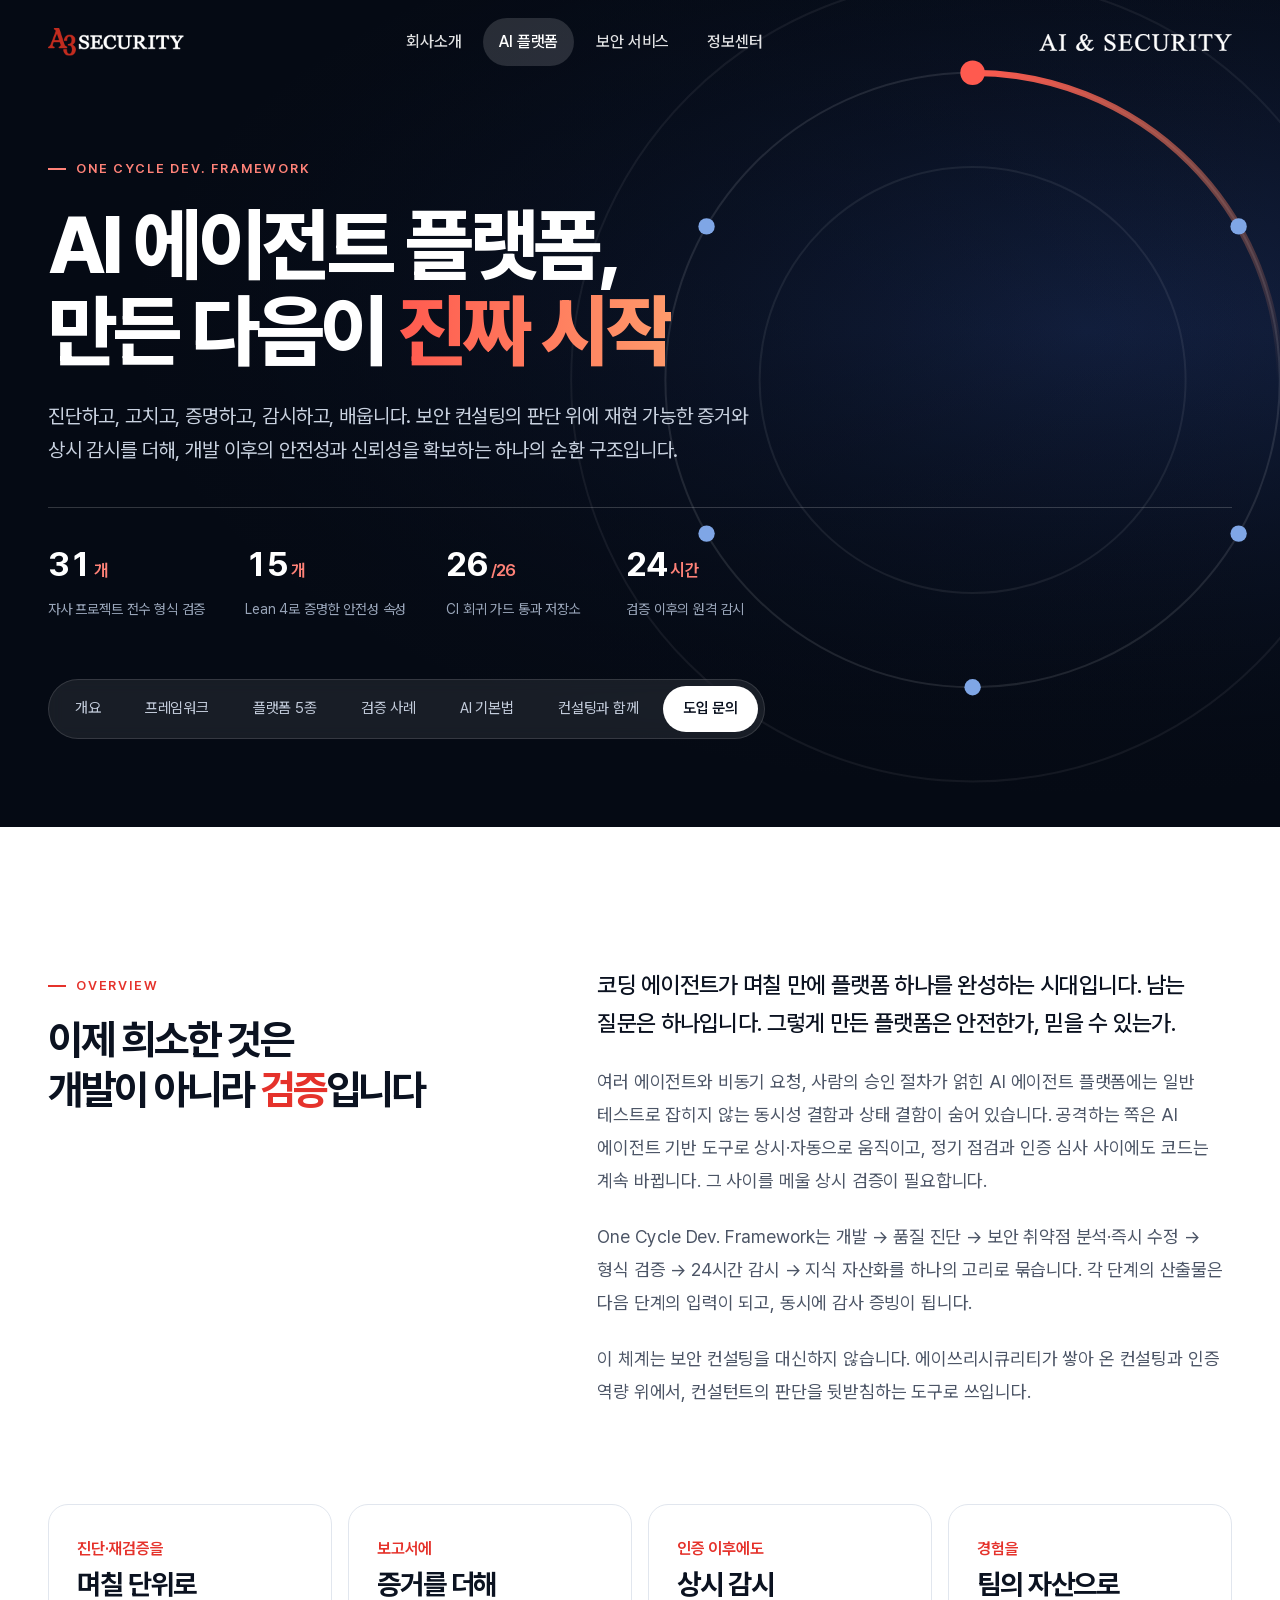
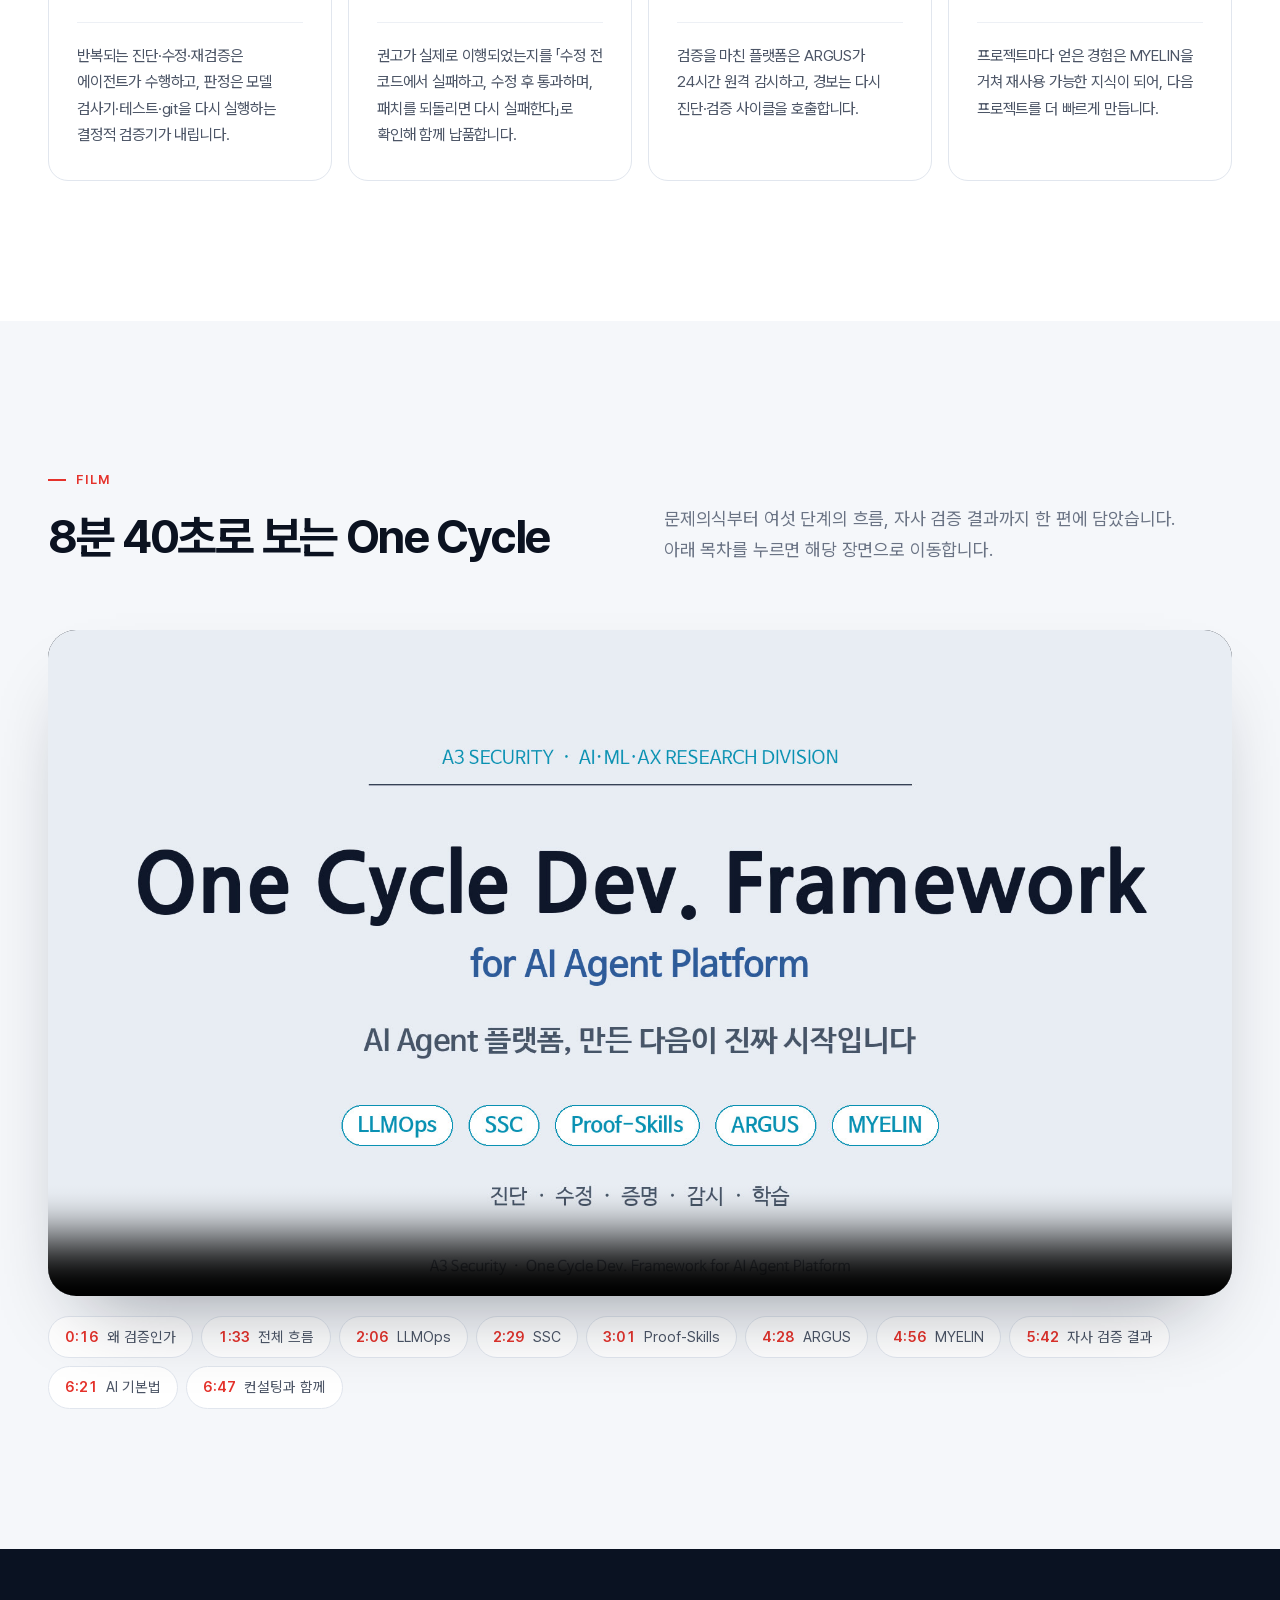
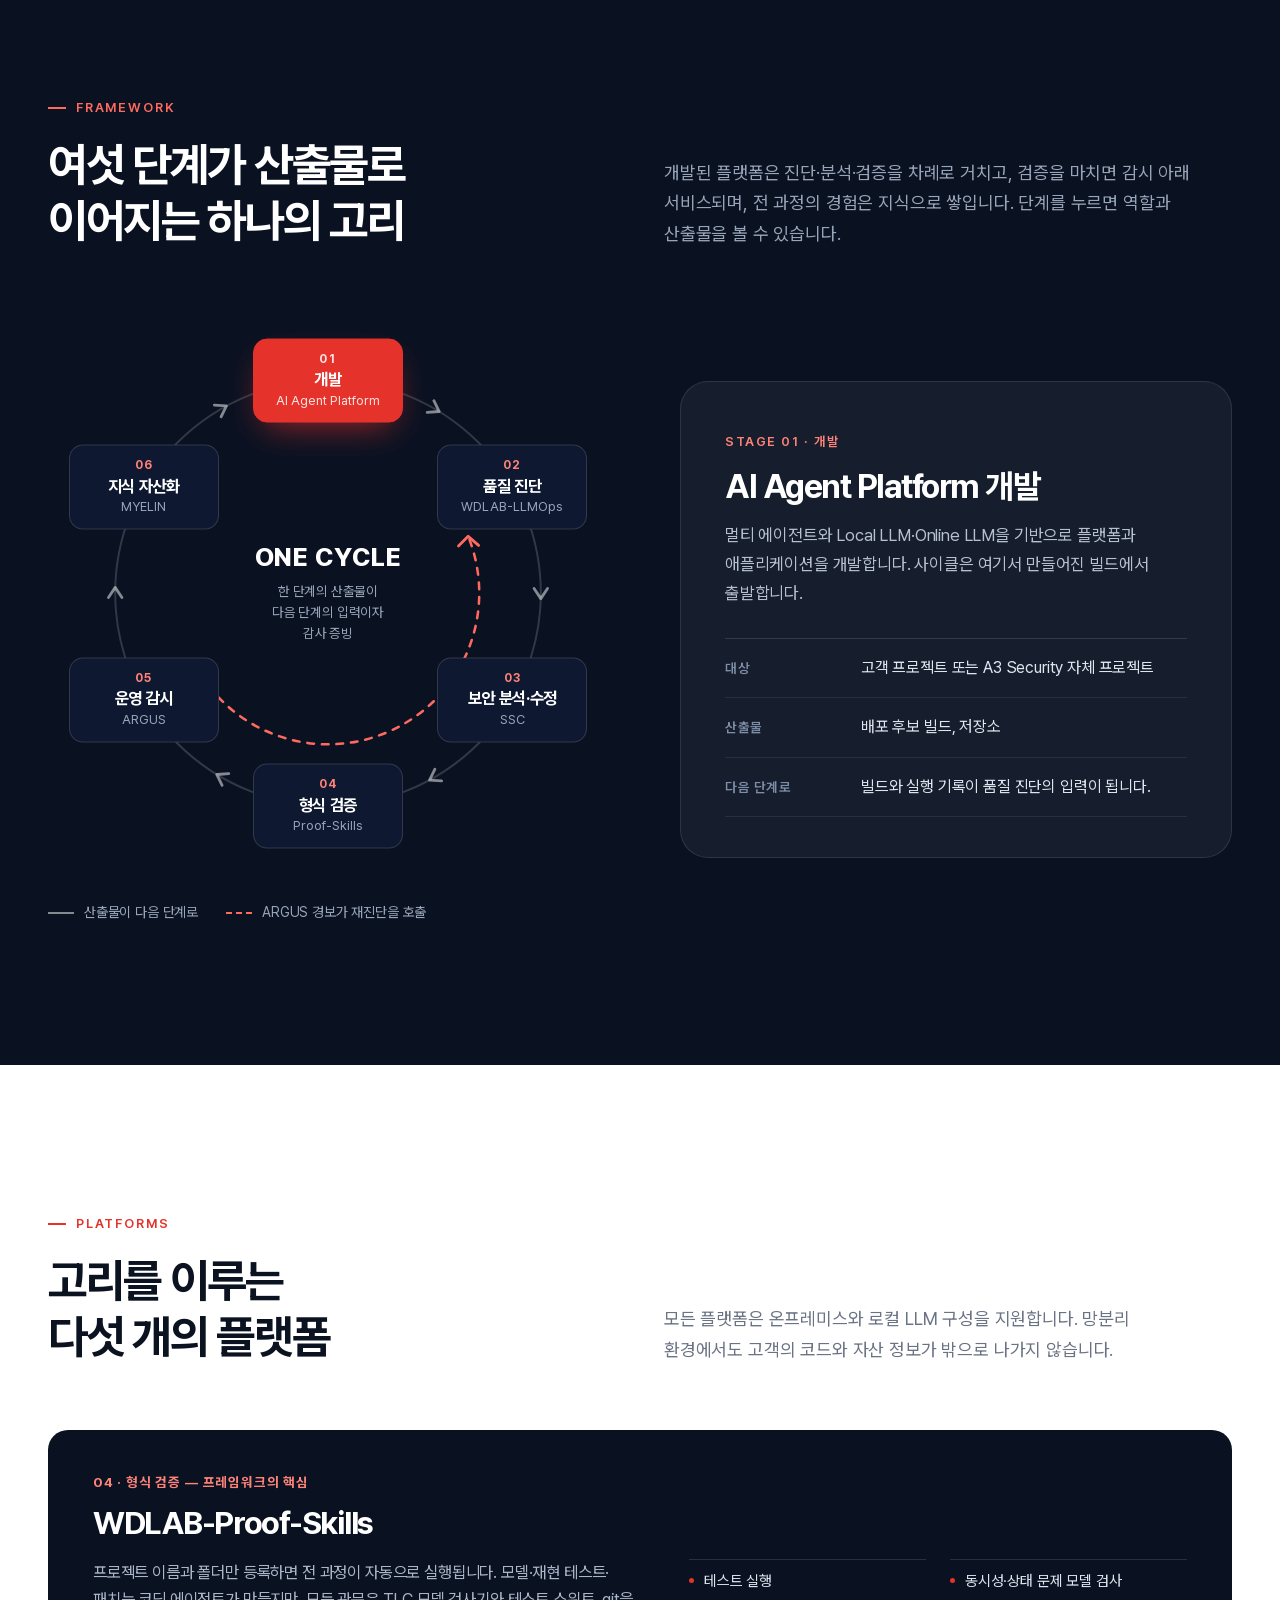
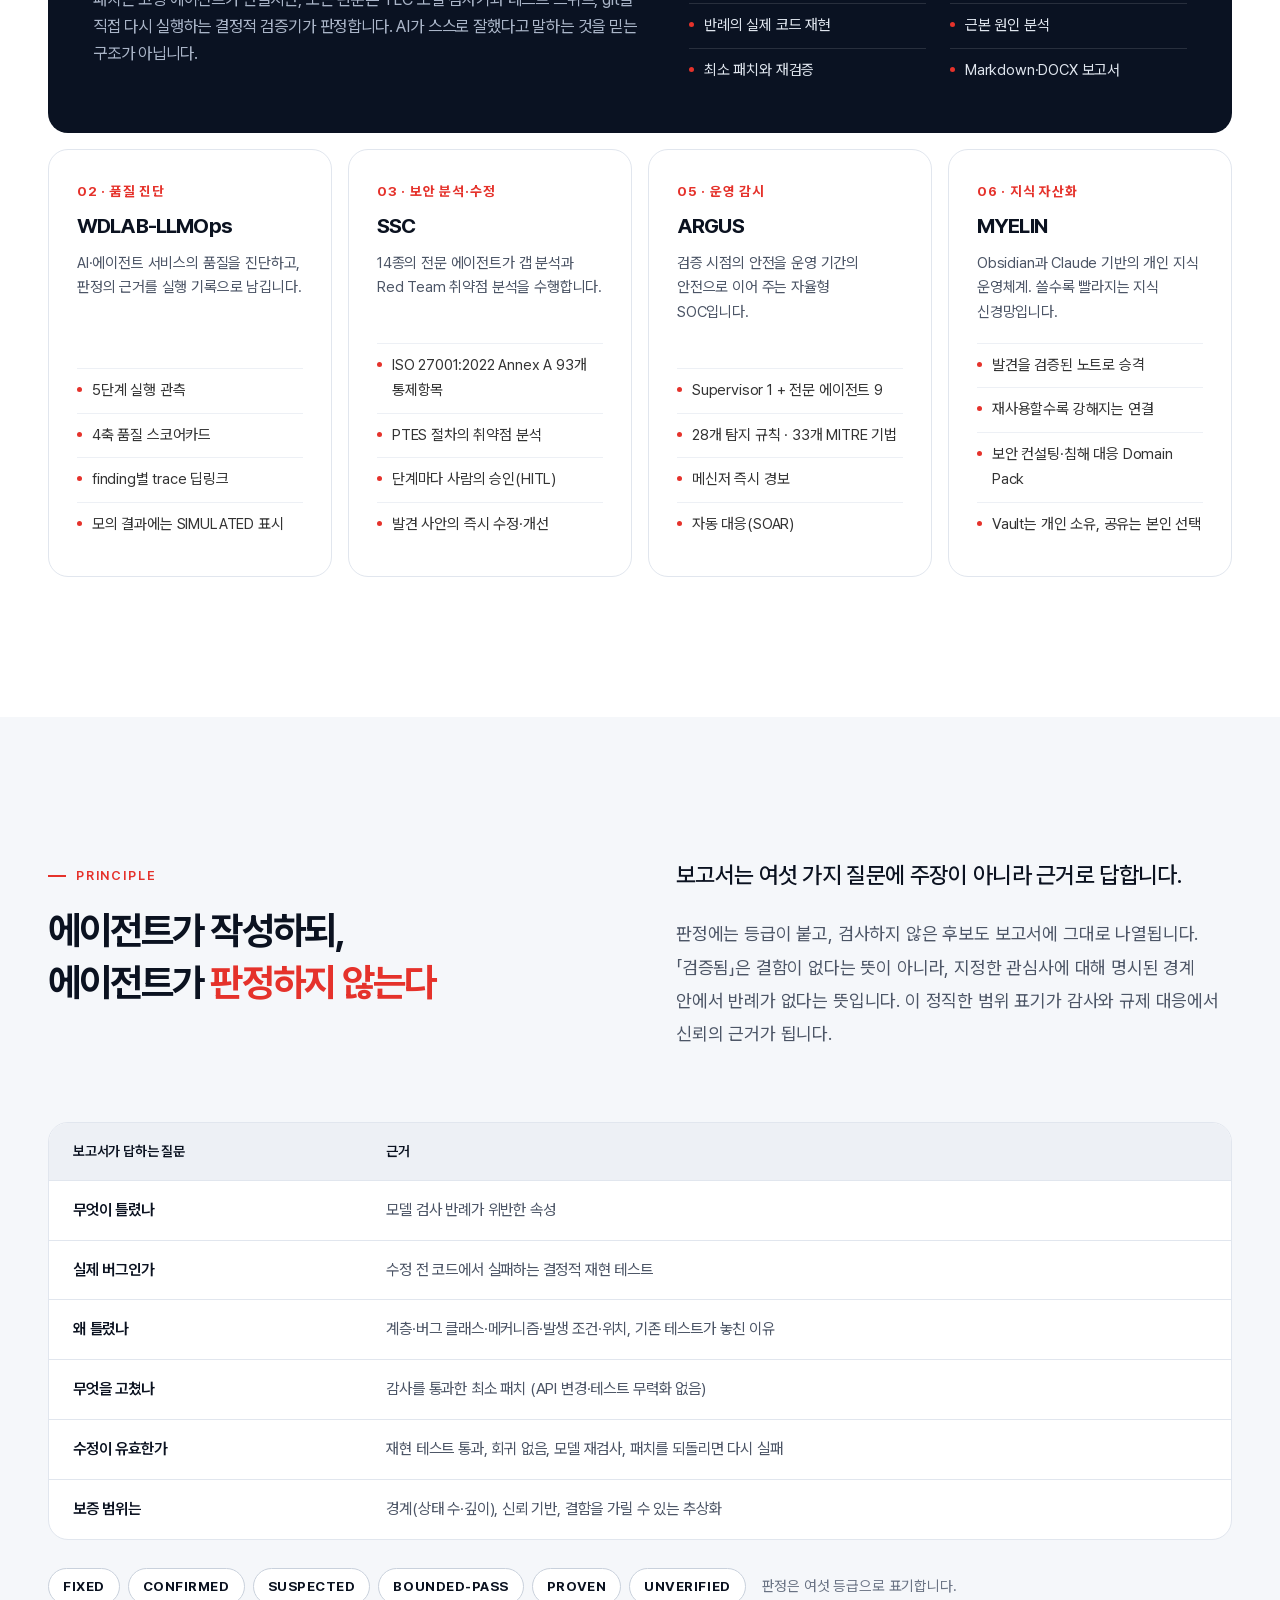
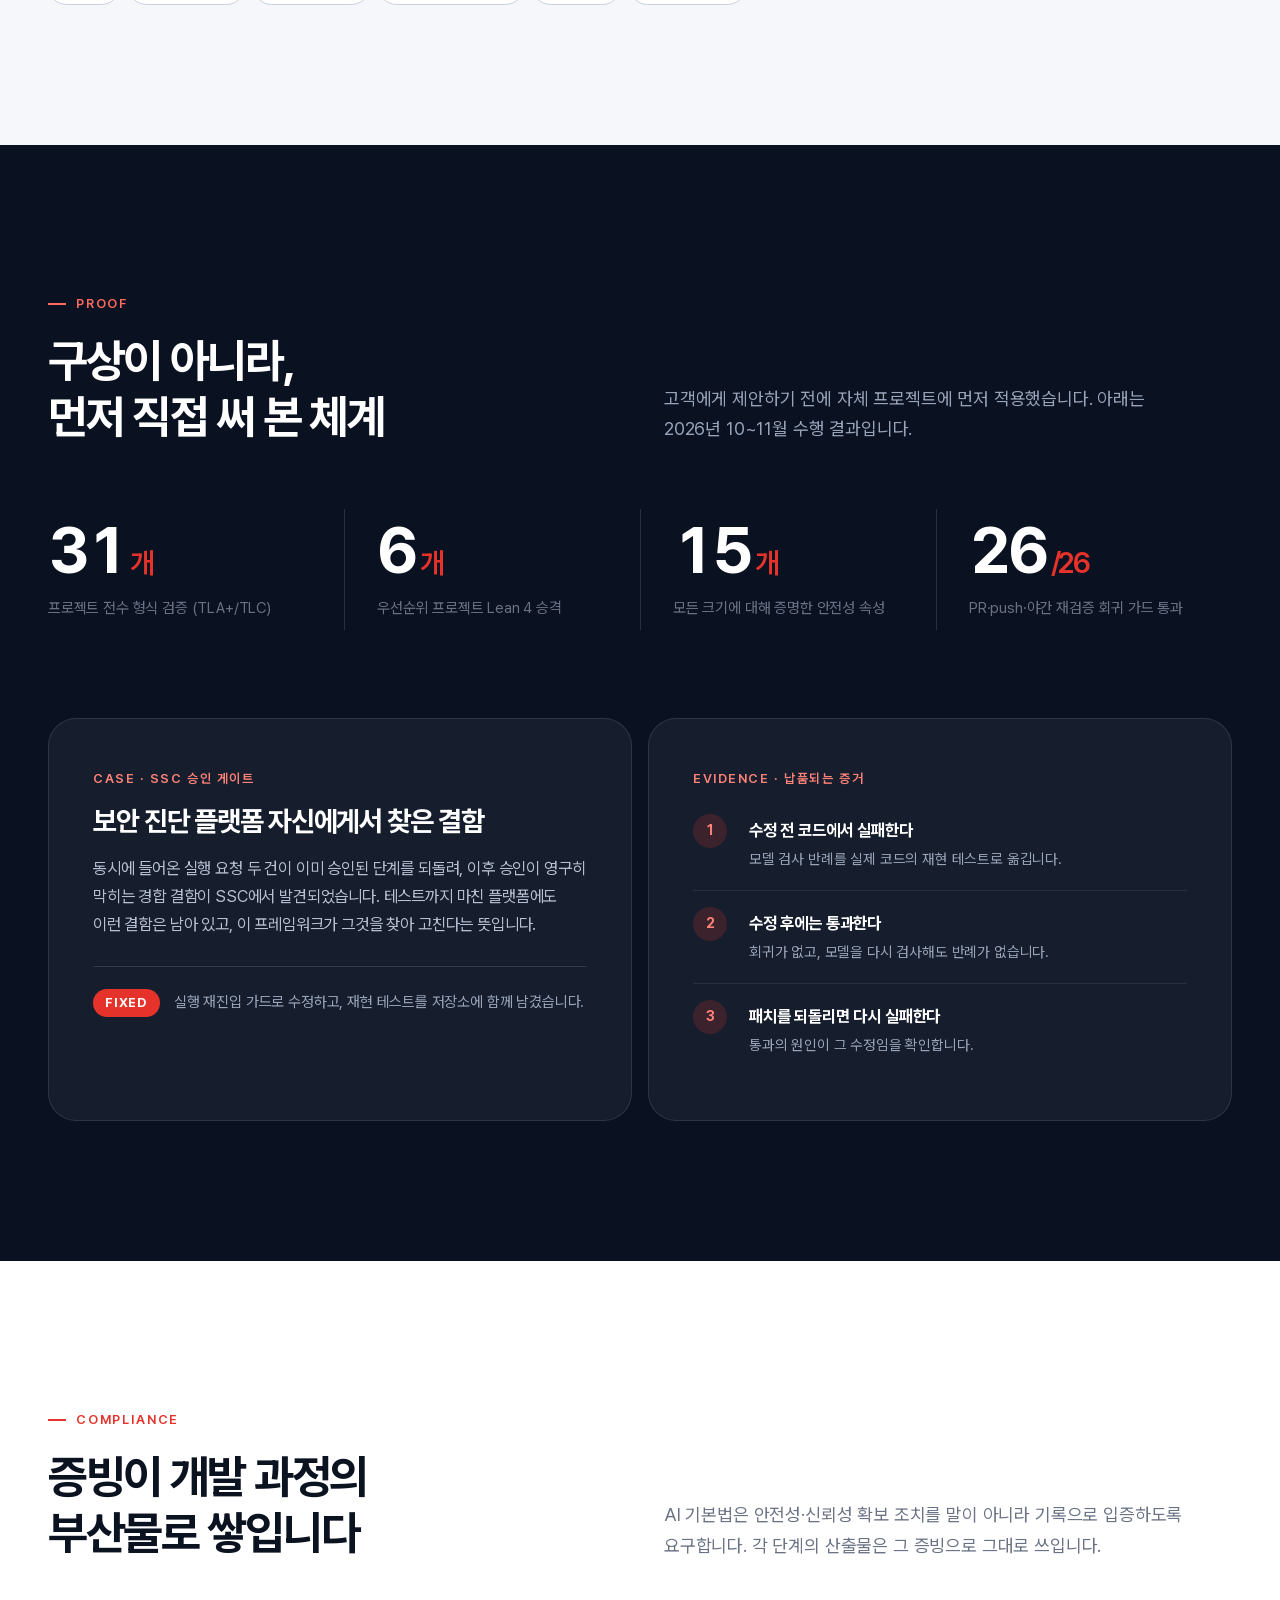
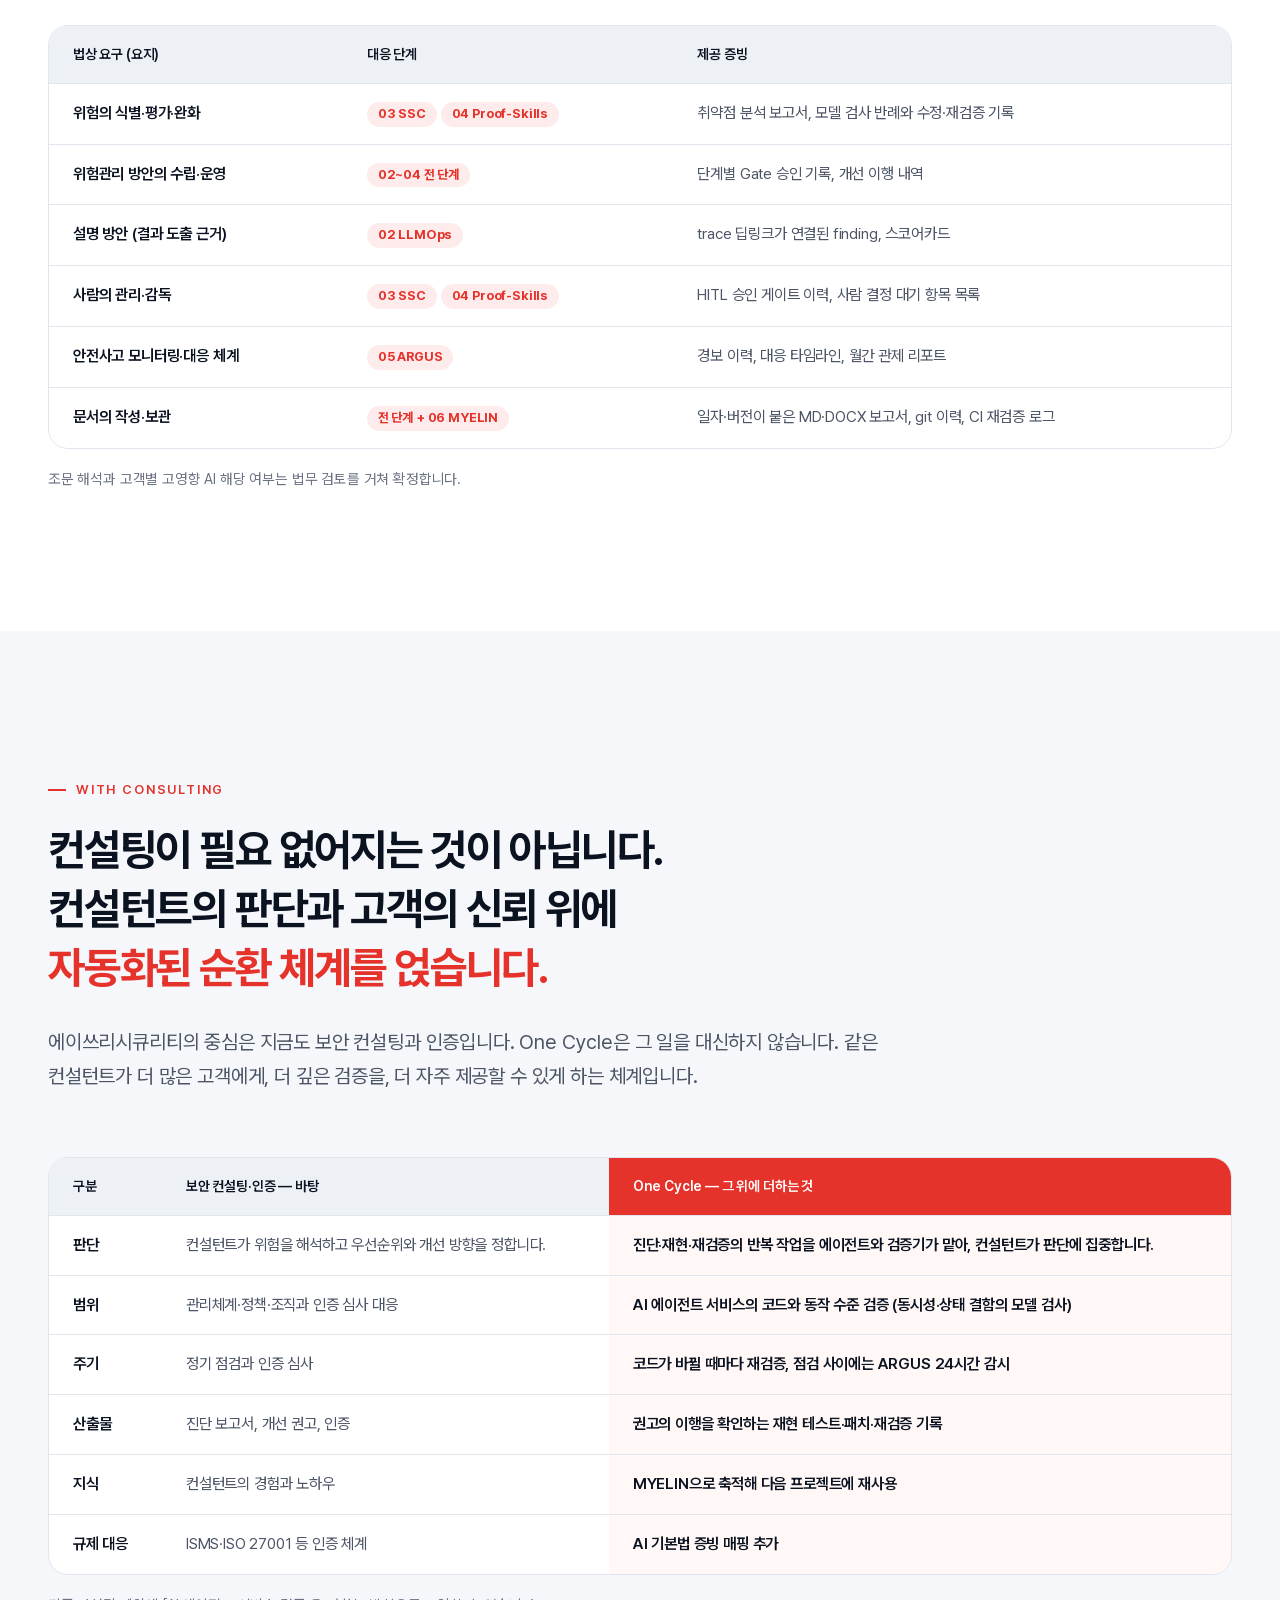
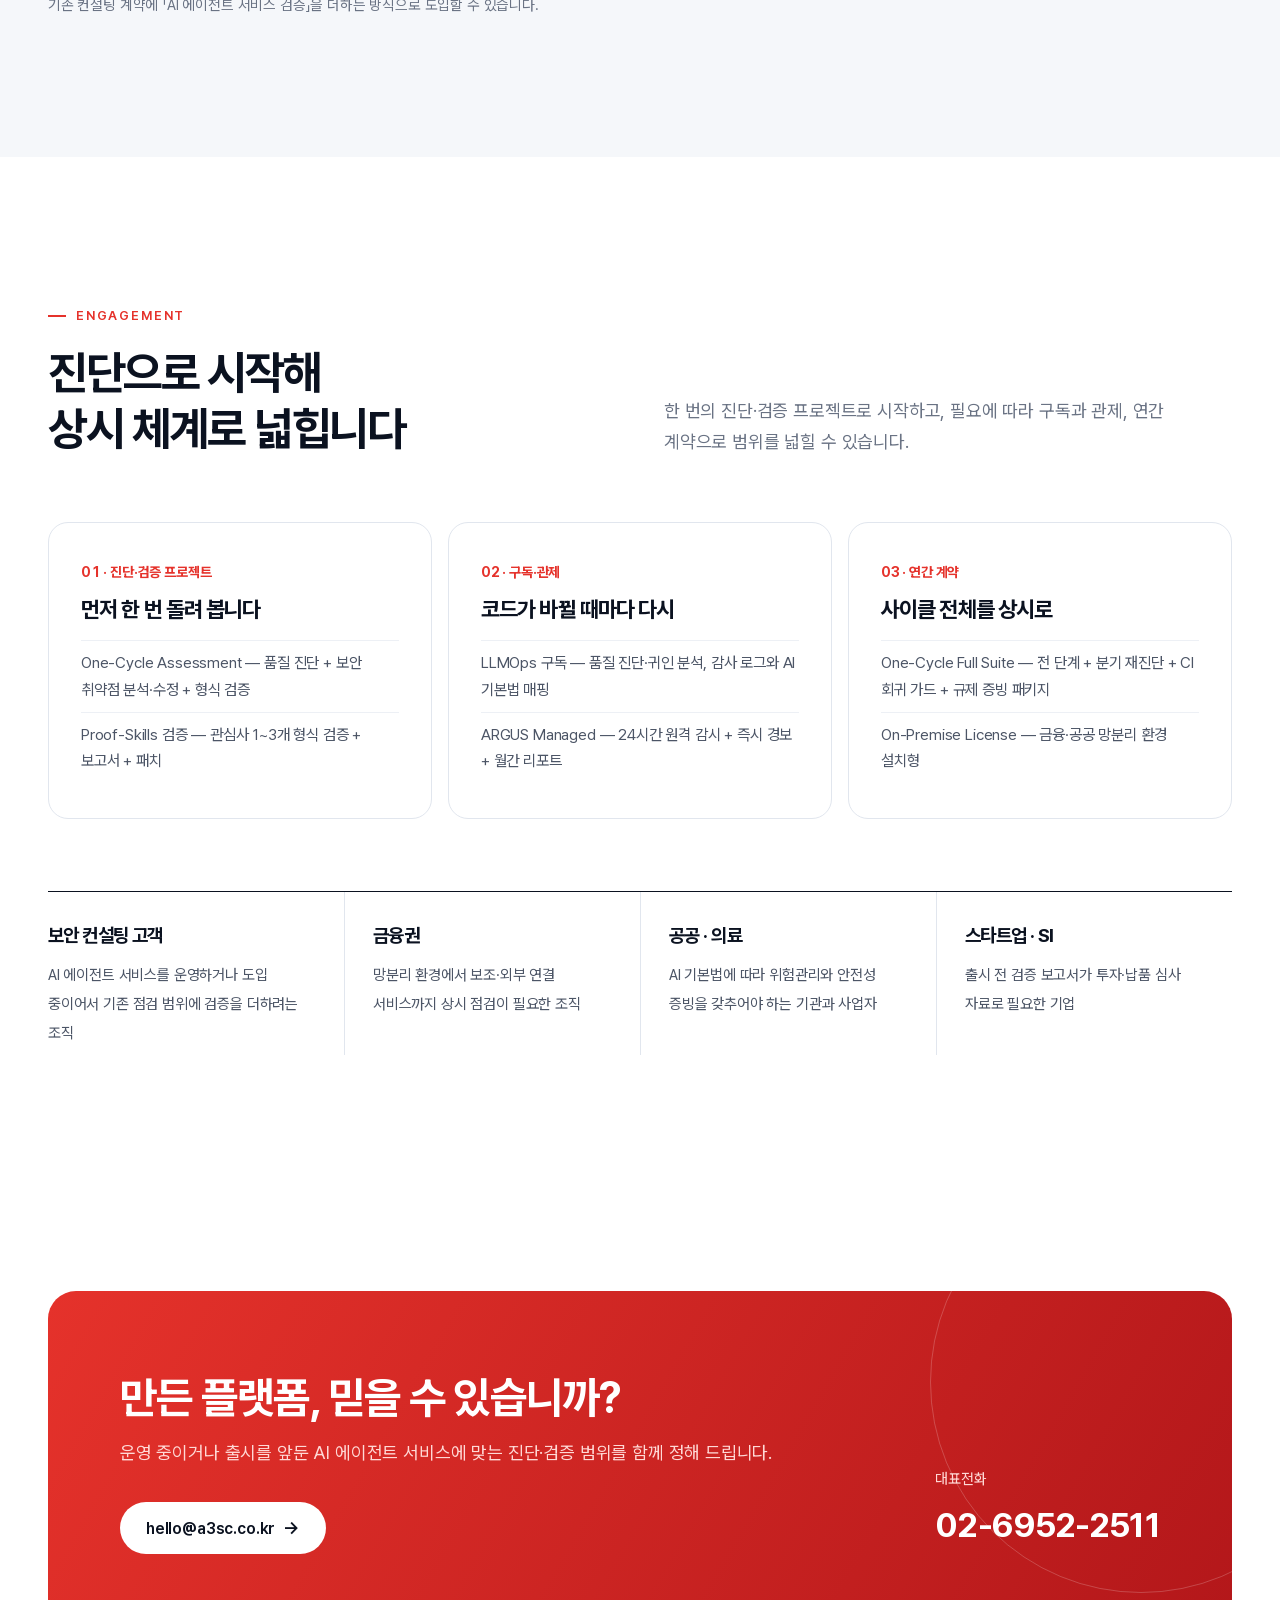
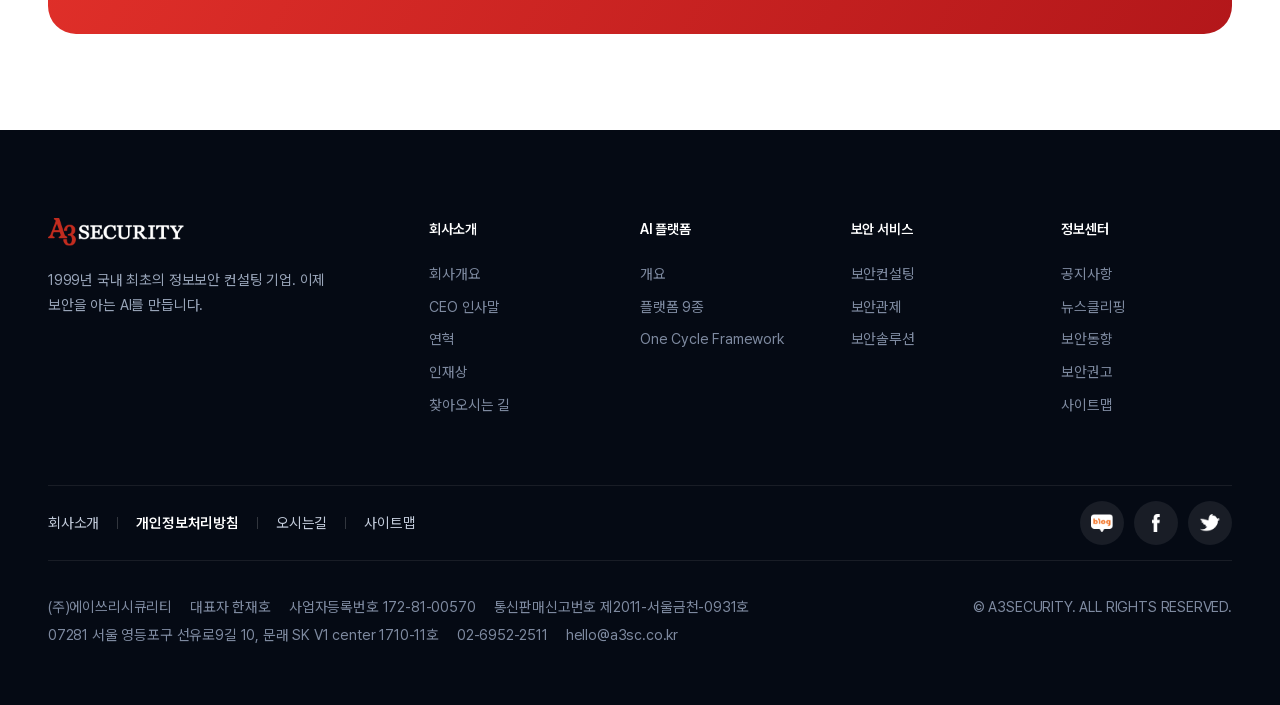
==== ISMA3SC003M5.html @ 86e3e4c9 "Add One Cycle Dev. Framework page Main fragment, page-only stylesheet, intro video and a preview bui" ====
<!doctype html>
<html lang="ko">
<head>
<meta charset="utf-8">
<meta name="viewport" content="width=device-width, initial-scale=1">
<meta http-equiv="X-UA-Compatible" content="IE=Edge"/>
<meta name="description" content="개발·품질 진단·보안 분석·형식 검증·24시간 감시·지식 자산화를 하나의 순환 고리로 묶은 에이쓰리시큐리티의 One Cycle Dev. Framework를 소개합니다.">
<meta name="keywords" content="소프트웨어,서비스,시스템,보안,유통,컨설팅">
<meta name="Classification" content="보안컨설팅 및 서비스 소프트웨어 개발,유통 및 판매 외">
<meta property="og:type" content="website">
<meta property="og:title" content="One Cycle Dev. Framework | 에이쓰리시큐리티">
<meta property="og:site_name" content="에이쓰리시큐리티">
<meta property="og:image" content="/resources/images/A3/img/A3_favicon.png">
<meta property="og:description" content="개발·품질 진단·보안 분석·형식 검증·24시간 감시·지식 자산화를 하나의 순환 고리로 묶은 에이쓰리시큐리티의 One Cycle Dev. Framework를 소개합니다.">

<meta property="og:url" content="https://www.a3sc.co.kr/a3sc/ISMA3SC003M5.do">
<meta property="al:web:url" content="https://www.a3sc.co.kr">
<meta name="robots" content="index,follow" />
<link rel="canonical" href="https://www.a3sc.co.kr/a3sc/ISMA3SC003M5.do">
<link rel="shortcut icon" href="/resources/images/A3/img/A3_favicon.png" />
<link rel="icon" href="/resources/images/A3/img/A3_favicon.png" />
<title>One Cycle Dev. Framework | 에이쓰리시큐리티</title>

<style>@font-face{font-family:'Pretendard Variable';src:url(/resources/font/renewal/PretendardVariable.woff2) format('woff2-variations');font-weight:45 920;font-style:normal;font-display:swap}</style>
<link rel="stylesheet" href="/resources/css/A3/renewal/b.css">
<link rel="stylesheet" href="/resources/css/A3/renewal/onecycle.css">

</head>
<body>











<header class="gh"><div class="wrap"><a class="logo" href="/a3sc/ISMA3SC001M1.do"><img class="on-dark" src="/resources/images/A3/renewal/img/foot_logo.png" alt="A3 SECURITY"><img class="on-light" src="/resources/images/A3/renewal/img/logo.png" alt="A3 SECURITY"></a>
  <nav><a href="/a3sc/ISMA3SC002M1.do" class="">회사소개</a><a href="/a3sc/ISMA3SC003M4.do" class="on">AI 플랫폼</a><a href="/a3sc/ISMA3SC003M1.do" class="">보안 서비스</a><a href="/a3sc/ISMA3SC004M1.do?brdType=N" class="">정보센터</a></nav>
  <a class="pill red hcta" href="#contact">문의하기</a><span class="brand"><svg xmlns="http://www.w3.org/2000/svg" viewBox="-41 -41 16347 1438" role="img" aria-label="AI &amp; SECURITY"><path fill="currentColor" stroke="currentColor" stroke-width="41" stroke-linejoin="round" d="M937 902H412L320 1116Q286 1195 286 1234Q286 1265 315.5 1288.5Q345 1312 443 1319V1356H16V1319Q101 1304 126 1280Q177 1232 239 1085L716 -31H751L1223 1097Q1280 1233 1326.5 1273.5Q1373 1314 1456 1319V1356H921V1319Q1002 1315 1030.5 1292.0Q1059 1269 1059 1236Q1059 1192 1019 1097ZM909 828 679 280 443 828ZM2233.88 1319V1356H1652.88V1319H1700.88Q1784.88 1319 1822.88 1270Q1846.88 1238 1846.88 1116V240Q1846.88 137 1833.88 104Q1823.88 79 1792.88 61Q1748.88 37 1700.88 37H1652.88V0H2233.88V37H2184.88Q2101.88 37 2063.88 86Q2038.88 118 2038.88 240V1116Q2038.88 1219 2051.88 1252Q2061.88 1277 2093.88 1295Q2136.88 1319 2184.88 1319ZM4086.6400000000003 483H4506.64V520Q4419.64 527 4378.14 558.5Q4336.64 590 4248.64 749.0Q4160.64 908 4050.6400000000003 1046Q4139.64 1150 4209.64 1191.5Q4279.64 1233 4350.64 1233Q4419.64 1233 4467.64 1195.5Q4515.64 1158 4535.64 1085L4572.64 1112Q4535.64 1253 4453.64 1320.0Q4371.64 1387 4262.64 1387Q4180.64 1387 4096.14 1342.5Q4011.6400000000003 1298 3911.6400000000003 1192Q3787.6400000000003 1302 3688.1400000000003 1344.5Q3588.6400000000003 1387 3475.6400000000003 1387Q3310.6400000000003 1387 3213.6400000000003 1299.0Q3116.6400000000003 1211 3116.6400000000003 1089Q3116.6400000000003 968 3203.6400000000003 847.5Q3290.6400000000003 727 3530.6400000000003 598Q3483.6400000000003 494 3466.6400000000003 427.5Q3449.6400000000003 361 3449.6400000000003 300Q3449.6400000000003 129 3575.6400000000003 39Q3673.6400000000003 -31 3798.6400000000003 -31Q3917.6400000000003 -31 3992.6400000000003 39.5Q4067.6400000000003 110 4067.6400000000003 213Q4067.6400000000003 319 3995.1400000000003 399.0Q3922.6400000000003 479 3738.6400000000003 574Q3865.6400000000003 800 4003.6400000000003 988Q4179.64 778 4179.64 634Q4179.64 588 4149.64 552Q4127.64 525 4086.6400000000003 520ZM3704.6400000000003 509Q3828.6400000000003 450 3890.1400000000003 375.0Q3951.6400000000003 300 3951.6400000000003 208Q3951.6400000000003 136 3907.1400000000003 89.0Q3862.6400000000003 42 3796.6400000000003 42Q3709.6400000000003 42 3665.1400000000003 102.5Q3620.6400000000003 163 3620.6400000000003 221Q3620.6400000000003 270 3637.6400000000003 330.5Q3654.6400000000003 391 3704.6400000000003 509ZM3859.6400000000003 1134Q3727.6400000000003 954 3676.6400000000003 871.0Q3625.6400000000003 788 3564.6400000000003 665Q3444.6400000000003 734 3384.1400000000003 817.0Q3323.6400000000003 900 3323.6400000000003 997Q3323.6400000000003 1104 3392.6400000000003 1185.0Q3461.6400000000003 1266 3578.6400000000003 1266Q3641.6400000000003 1266 3700.1400000000003 1241.0Q3758.6400000000003 1216 3859.6400000000003 1134ZM6331.400000000001 -31V438H6294.400000000001Q6276.400000000001 303 6229.900000000001 223.0Q6183.400000000001 143 6097.400000000001 96.0Q6011.400000000001 49 5919.400000000001 49Q5815.400000000001 49 5747.400000000001 112.5Q5679.400000000001 176 5679.400000000001 257Q5679.400000000001 319 5722.400000000001 370Q5784.400000000001 445 6017.400000000001 570Q6207.400000000001 672 6276.900000000001 726.5Q6346.400000000001 781 6383.900000000001 855.0Q6421.400000000001 929 6421.400000000001 1010Q6421.400000000001 1164 6301.900000000001 1275.5Q6182.400000000001 1387 5994.400000000001 1387Q5935.400000000001 1387 5883.400000000001 1378Q5852.400000000001 1373 5754.900000000001 1341.5Q5657.400000000001 1310 5631.400000000001 1310Q5606.400000000001 1310 5591.900000000001 1325.0Q5577.400000000001 1340 5570.400000000001 1387H5533.400000000001V922H5570.400000000001Q5596.400000000001 1068 5640.400000000001 1140.5Q5684.400000000001 1213 5774.900000000001 1261.0Q5865.400000000001 1309 5973.400000000001 1309Q6098.400000000001 1309 6170.900000000001 1243.0Q6243.400000000001 1177 6243.400000000001 1087Q6243.400000000001 1037 6215.900000000001 986.0Q6188.400000000001 935 6130.400000000001 891Q6091.400000000001 861 5917.400000000001 763.5Q5743.400000000001 666 5669.900000000001 608.0Q5596.400000000001 550 5558.400000000001 480.0Q5520.400000000001 410 5520.400000000001 326Q5520.400000000001 180 5632.400000000001 74.5Q5744.400000000001 -31 5917.400000000001 -31Q6025.400000000001 -31 6146.400000000001 22Q6202.400000000001 47 6225.400000000001 47Q6251.400000000001 47 6267.900000000001 31.5Q6284.400000000001 16 6294.400000000001 -31ZM7082.280000000001 74V610H7380.280000000001Q7496.280000000001 610 7535.280000000001 575Q7587.280000000001 529 7593.280000000001 413H7630.280000000001V885H7593.280000000001Q7579.280000000001 786 7565.280000000001 758Q7547.280000000001 723 7506.280000000001 703.0Q7465.280000000001 683 7380.280000000001 683H7082.280000000001V1130Q7082.280000000001 1220 7090.280000000001 1239.5Q7098.280000000001 1259 7118.280000000001 1270.5Q7138.280000000001 1282 7194.280000000001 1282H7424.280000000001Q7539.280000000001 1282 7591.280000000001 1266.0Q7643.280000000001 1250 7691.280000000001 1203Q7753.280000000001 1141 7818.280000000001 1016H7858.280000000001L7741.280000000001 1356H6696.280000000001V1319H6744.280000000001Q6792.280000000001 1319 6835.280000000001 1296Q6867.280000000001 1280 6878.780000000001 1248.0Q6890.280000000001 1216 6890.280000000001 1117V236Q6890.280000000001 107 6864.280000000001 77Q6828.280000000001 37 6744.280000000001 37H6696.280000000001V0H7741.280000000001L7756.280000000001 297H7717.280000000001Q7696.280000000001 190 7670.780000000001 150.0Q7645.280000000001 110 7595.280000000001 89Q7555.280000000001 74 7454.280000000001 74ZM9261.16 -31 9292.16 430H9261.16Q9199.16 223 9084.16 132.0Q8969.16 41 8808.16 41Q8673.16 41 8564.16 109.5Q8455.16 178 8392.66 328.0Q8330.16 478 8330.16 701Q8330.16 885 8389.16 1020.0Q8448.16 1155 8566.66 1227.0Q8685.16 1299 8837.16 1299Q8969.16 1299 9070.16 1242.5Q9171.16 1186 9292.16 1018L9323.16 1038Q9221.16 1219 9085.16 1303.0Q8949.16 1387 8762.16 1387Q8425.16 1387 8240.16 1137Q8102.160000000001 951 8102.160000000001 699Q8102.160000000001 496 8193.16 326.0Q8284.16 156 8443.66 62.5Q8603.16 -31 8792.16 -31Q8939.16 -31 9082.16 41Q9124.16 63 9142.16 63Q9169.16 63 9189.16 44Q9215.16 17 9226.16 -31ZM10494.04 37V0H10974.04V37H10923.04Q10843.04 37 10800.04 104Q10779.04 135 10779.04 248V798Q10779.04 1002 10738.54 1114.5Q10698.04 1227 10579.54 1307.5Q10461.04 1388 10257.04 1388Q10035.04 1388 9920.04 1311.0Q9805.04 1234 9757.04 1104Q9725.04 1015 9725.04 770V240Q9725.04 115 9690.54 76.0Q9656.04 37 9579.04 37H9528.04V0H10114.04V37H10062.04Q9978.04 37 9942.04 90Q9917.04 126 9917.04 240V831Q9917.04 910 9931.54 1012.0Q9946.04 1114 9984.04 1171.0Q10022.04 1228 10093.54 1265.0Q10165.04 1302 10269.04 1302Q10402.04 1302 10507.04 1244.0Q10612.04 1186 10650.54 1095.5Q10689.04 1005 10689.04 789V240Q10689.04 113 10661.04 81Q10622.04 37 10545.04 37ZM12502.920000000002 1356H12140.920000000002L11681.920000000002 722Q11630.920000000002 724 11598.920000000002 724Q11585.920000000002 724 11570.920000000002 723.5Q11555.920000000002 723 11539.920000000002 722V1116Q11539.920000000002 1244 11567.920000000002 1275Q11605.920000000002 1319 11681.920000000002 1319H11734.920000000002V1356H11153.920000000002V1319H11204.920000000002Q11290.920000000002 1319 11327.920000000002 1263Q11348.920000000002 1232 11348.920000000002 1116V240Q11348.920000000002 112 11320.920000000002 81Q11281.920000000002 37 11204.920000000002 37H11153.920000000002V0H11647.920000000002Q11863.920000000002 0 11966.420000000002 31.5Q12068.920000000002 63 12140.420000000002 147.5Q12211.920000000002 232 12211.920000000002 349Q12211.920000000002 474 12130.420000000002 566.0Q12048.920000000002 658 11877.920000000002 696L12157.920000000002 1085Q12253.920000000002 1219 12322.920000000002 1263.0Q12391.920000000002 1307 12502.920000000002 1319ZM11539.920000000002 659Q11558.920000000002 659 11572.920000000002 659.5Q11586.920000000002 660 11595.920000000002 660Q11789.920000000002 660 11888.420000000002 576.0Q11986.920000000002 492 11986.920000000002 362Q11986.920000000002 235 11907.420000000002 155.5Q11827.920000000002 76 11696.920000000002 76Q11638.920000000002 76 11539.920000000002 95ZM13239.800000000003 1319V1356H12658.800000000003V1319H12706.800000000003Q12790.800000000003 1319 12828.800000000003 1270Q12852.800000000003 1238 12852.800000000003 1116V240Q12852.800000000003 137 12839.800000000003 104Q12829.800000000003 79 12798.800000000003 61Q12754.800000000003 37 12706.800000000003 37H12658.800000000003V0H13239.800000000003V37H13190.800000000003Q13107.800000000003 37 13069.800000000003 86Q13044.800000000003 118 13044.800000000003 240V1116Q13044.800000000003 1219 13057.800000000003 1252Q13067.800000000003 1277 13099.800000000003 1295Q13142.800000000003 1319 13190.800000000003 1319ZM14597.680000000002 0 14612.680000000002 318H14574.680000000002Q14563.680000000002 234 14544.680000000002 198Q14513.680000000002 140 14462.180000000002 112.5Q14410.680000000002 85 14326.680000000002 85H14135.680000000002V1121Q14135.680000000002 1246 14162.680000000002 1277Q14200.680000000002 1319 14279.680000000002 1319H14326.680000000002V1356H13751.680000000002V1319H13799.680000000002Q13885.680000000002 1319 13921.680000000002 1267Q13943.680000000002 1235 13943.680000000002 1121V85H13780.680000000002Q13685.680000000002 85 13645.680000000002 99Q13593.680000000002 118 13556.680000000002 172.0Q13519.680000000002 226 13512.680000000002 318H13474.680000000002L13490.680000000002 0ZM15762.560000000001 0H16235.560000000001V37H16209.560000000001Q16183.560000000001 37 16133.560000000001 60.0Q16083.560000000001 83 16042.560000000001 126.0Q16001.560000000001 169 15941.560000000001 266L15614.560000000001 781V1121Q15614.560000000001 1246 15642.560000000001 1277Q15680.560000000001 1319 15762.560000000001 1319H15806.560000000001V1356H15230.560000000001V1319H15278.560000000001Q15364.560000000001 1319 15400.560000000001 1267Q15422.560000000001 1235 15422.560000000001 1121V800L15050.560000000001 232Q14984.560000000001 132 14961.060000000001 107.0Q14937.560000000001 82 14863.560000000001 47Q14843.560000000001 37 14805.560000000001 37V0H15385.560000000001V37H15355.560000000001Q15308.560000000001 37 15269.060000000001 59.0Q15229.560000000001 81 15229.560000000001 125Q15229.560000000001 161 15290.560000000001 255L15573.560000000001 692L15839.560000000001 274Q15899.560000000001 180 15899.560000000001 134Q15899.560000000001 106 15885.060000000001 84.0Q15870.560000000001 62 15843.560000000001 49.5Q15816.560000000001 37 15762.560000000001 37Z"/></svg></span>
  <button type="button" class="menu" aria-label="전체 메뉴" aria-expanded="false" aria-controls="mnav"></button></div>
  <nav class="mnav" id="mnav" aria-label="전체 메뉴" hidden><div class="wrap"><div class="grp"><a class="h" href="/a3sc/ISMA3SC002M1.do">회사소개</a><ul><li><a href="/a3sc/ISMA3SC002M1.do">회사개요</a></li><li><a href="/a3sc/ISMA3SC002M2.do">CEO 인사말</a></li><li><a href="/a3sc/ISMA3SC002M3.do">연혁</a></li><li><a href="/a3sc/ISMA3SC002M4.do">인재상</a></li><li><a href="/a3sc/ISMA3SC002M5.do">찾아오시는 길</a></li><li><a href="https://www.saramin.co.kr/zf_user/company-info/view-inner-recruit?csn=ZU9zdmxNSTZCU0ViN1NJRC9NOGtPUT09" target="_blank" rel="noopener">채용공고 ↗</a></li></ul></div><div class="grp on"><a class="h" href="/a3sc/ISMA3SC003M4.do">AI 플랫폼</a><ul><li><a href="/a3sc/ISMA3SC003M4.do#intro">개요</a></li><li><a href="/a3sc/ISMA3SC003M4.do#strength">강점</a></li><li><a href="/a3sc/ISMA3SC003M4.do#lineup">플랫폼 9종</a></li><li><a href="/a3sc/ISMA3SC003M5.do">One Cycle Framework</a></li><li><a href="/a3sc/ISMA3SC003M4.do#contact">도입 문의</a></li></ul></div><div class="grp"><a class="h" href="/a3sc/ISMA3SC003M1.do">보안 서비스</a><ul><li><a href="/a3sc/ISMA3SC003M1.do">보안컨설팅</a></li><li><a href="/a3sc/ISMA3SC003M2.do">보안관제</a></li><li><a href="/a3sc/ISMA3SC003M3.do">보안솔루션</a></li></ul></div><div class="grp"><a class="h" href="/a3sc/ISMA3SC004M1.do?brdType=N">정보센터</a><ul><li><a href="/a3sc/ISMA3SC004M1.do?brdType=N">공지사항</a></li><li><a href="/a3sc/ISMA3SC004M1.do?brdType=C">뉴스클리핑</a></li><li><a href="/a3sc/ISMA3SC004M1.do?brdType=T">보안동향</a></li><li><a href="/a3sc/ISMA3SC004M1.do?brdType=R">보안권고</a></li></ul></div>
  <a class="pill red" href="#contact">문의하기</a></div></nav>
<script>/* 모바일 전체 메뉴 열고 닫기 */(function(){var b=document.querySelector('.gh .menu'),m=document.getElementById('mnav');if(!b||!m)return;function set(o){m.hidden=!o;b.setAttribute('aria-expanded',o);document.documentElement.classList.toggle('mnav-open',o)}b.addEventListener('click',function(){set(m.hidden)});m.addEventListener('click',function(e){if(e.target.closest('a'))set(false)});document.addEventListener('keydown',function(e){if(e.key==='Escape'&&!m.hidden){set(false);b.focus()}});matchMedia('(min-width:761px)').addEventListener('change',function(e){if(e.matches)set(false)})})()</script></header>

<main>
<!-- =========================================================
     One Cycle Dev. Framework · 본문 (기존 레이아웃의 <main> … </main> 안에 넣는 부분)
     필요한 것: b.css 다음에 /resources/css/A3/renewal/onecycle.css
     ========================================================= -->
<section class="hero oc-hero" id="top">
  <div class="oc-orbit" aria-hidden="true"><svg viewBox="0 0 400 400" fill="none">
    <defs><linearGradient id="oc-g" x1="0" y1="0" x2="1" y2="1"><stop offset="0" stop-color="#ff5a4f"/><stop offset="1" stop-color="#ff9a6b" stop-opacity="0"/></linearGradient></defs>
    <circle cx="200" cy="200" r="196" stroke="rgba(255,255,255,.06)"/>
    <circle cx="200" cy="200" r="150" stroke="rgba(255,255,255,.1)"/>
    <circle cx="200" cy="200" r="104" stroke="rgba(255,255,255,.07)"/>
    <g class="spin">
      <path d="M200 50a150 150 0 0 1 150 150" stroke="url(#oc-g)" stroke-width="3" stroke-linecap="round"/>
      <circle cx="200" cy="50" r="6" fill="#ff5a4f"/>
      <circle cx="329.9" cy="125" r="4" fill="#7fa6e6"/><circle cx="329.9" cy="275" r="4" fill="#7fa6e6"/>
      <circle cx="200" cy="350" r="4" fill="#7fa6e6"/><circle cx="70.1" cy="275" r="4" fill="#7fa6e6"/><circle cx="70.1" cy="125" r="4" fill="#7fa6e6"/>
    </g>
  </svg></div>
  <div class="wrap">
    <span class="kicker">One Cycle Dev. Framework</span>
    <h1>AI 에이전트 플랫폼,<br>만든 다음이 <em>진짜 시작</em></h1>
    <p class="lede">진단하고, 고치고, 증명하고, 감시하고, 배웁니다. 보안 컨설팅의 판단 위에 재현 가능한 증거와 상시 감시를 더해, 개발 이후의 안전성과 신뢰성을 확보하는 하나의 순환 구조입니다.</p>
    <div class="hero-meta">
      <div><b>31<small>개</small></b><span>자사 프로젝트 전수 형식 검증</span></div>
      <div><b>15<small>개</small></b><span>Lean 4로 증명한 안전성 속성</span></div>
      <div><b>26<small>/26</small></b><span>CI 회귀 가드 통과 저장소</span></div>
      <div><b>24<small>시간</small></b><span>검증 이후의 원격 감시</span></div>
    </div>
    <nav class="subnav" id="oc-subnav"><a href="#intro" class="on">개요</a><a href="#cycle">프레임워크</a><a href="#stages">플랫폼 5종</a><a href="#proof">검증 사례</a><a href="#law">AI 기본법</a><a href="#with">컨설팅과 함께</a><a href="#contact">도입 문의</a></nav>
  </div>
</section>

<!-- 개요 -->
<section class="sec"><div class="wrap oc-anchor" id="intro">
  <div class="intro"><div><span class="kicker">Overview</span><h2>이제 희소한 것은<br>개발이 아니라 <em>검증</em>입니다</h2></div>
    <div class="prose"><p class="big">코딩 에이전트가 며칠 만에 플랫폼 하나를 완성하는 시대입니다. 남는 질문은 하나입니다. 그렇게 만든 플랫폼은 안전한가, 믿을 수 있는가.</p>
    <p>여러 에이전트와 비동기 요청, 사람의 승인 절차가 얽힌 AI 에이전트 플랫폼에는 일반 테스트로 잡히지 않는 동시성 결함과 상태 결함이 숨어 있습니다. 공격하는 쪽은 AI 에이전트 기반 도구로 상시·자동으로 움직이고, 정기 점검과 인증 심사 사이에도 코드는 계속 바뀝니다. 그 사이를 메울 상시 검증이 필요합니다.</p>
    <p>One Cycle Dev. Framework는 개발 → 품질 진단 → 보안 취약점 분석·즉시 수정 → 형식 검증 → 24시간 감시 → 지식 자산화를 하나의 고리로 묶습니다. 각 단계의 산출물은 다음 단계의 입력이 되고, 동시에 감사 증빙이 됩니다.</p>
    <p>이 체계는 보안 컨설팅을 대신하지 않습니다. 에이쓰리시큐리티가 쌓아 온 컨설팅과 인증 역량 위에서, 컨설턴트의 판단을 뒷받침하는 도구로 쓰입니다.</p></div></div>
  <div class="oc-shift">
    <article><div class="ft"><span>진단·재검증을</span><b>며칠 단위로</b></div><p>반복되는 진단·수정·재검증은 에이전트가 수행하고, 판정은 모델 검사기·테스트·git을 다시 실행하는 결정적 검증기가 내립니다.</p></article>
    <article><div class="ft"><span>보고서에</span><b>증거를 더해</b></div><p>권고가 실제로 이행되었는지를 「수정 전 코드에서 실패하고, 수정 후 통과하며, 패치를 되돌리면 다시 실패한다」로 확인해 함께 납품합니다.</p></article>
    <article><div class="ft"><span>인증 이후에도</span><b>상시 감시</b></div><p>검증을 마친 플랫폼은 ARGUS가 24시간 원격 감시하고, 경보는 다시 진단·검증 사이클을 호출합니다.</p></article>
    <article><div class="ft"><span>경험을</span><b>팀의 자산으로</b></div><p>프로젝트마다 얻은 경험은 MYELIN을 거쳐 재사용 가능한 지식이 되어, 다음 프로젝트를 더 빠르게 만듭니다.</p></article>
  </div>
</div></section>

<!-- 소개 영상 -->
<section class="sec soft"><div class="wrap">
  <div class="sec-h"><div><span class="kicker">Film</span><h2>8분 40초로 보는 One Cycle</h2></div><p>문제의식부터 여섯 단계의 흐름, 자사 검증 결과까지 한 편에 담았습니다. 아래 목차를 누르면 해당 장면으로 이동합니다.</p></div>
  <div class="oc-video"><video id="oc-film" controls preload="none" playsinline poster="/resources/images/A3/renewal/img/onecycle_poster.jpg"><source src="/resources/video/onecycle_intro.mp4" type="video/mp4">이 브라우저에서는 영상을 재생할 수 없습니다.</video></div>
  <div class="oc-chapters" aria-label="영상 목차">
    <button type="button" data-t="16"><time>0:16</time>왜 검증인가</button>
    <button type="button" data-t="93"><time>1:33</time>전체 흐름</button>
    <button type="button" data-t="126"><time>2:06</time>LLMOps</button>
    <button type="button" data-t="149"><time>2:29</time>SSC</button>
    <button type="button" data-t="181"><time>3:01</time>Proof-Skills</button>
    <button type="button" data-t="268"><time>4:28</time>ARGUS</button>
    <button type="button" data-t="296"><time>4:56</time>MYELIN</button>
    <button type="button" data-t="342"><time>5:42</time>자사 검증 결과</button>
    <button type="button" data-t="381"><time>6:21</time>AI 기본법</button>
    <button type="button" data-t="407"><time>6:47</time>컨설팅과 함께</button>
  </div>
<script>/* 영상 목차: 누르면 그 시점부터 재생 */(function(){var v=document.getElementById('oc-film');if(!v)return;var bs=document.querySelectorAll('.oc-chapters button');for(var i=0;i<bs.length;i++)bs[i].addEventListener('click',function(){var t=Number(this.getAttribute('data-t'));function go(){v.currentTime=t;v.play()}if(v.readyState>=1)go();else{v.addEventListener('loadedmetadata',go,{once:true});v.load()}})})()</script>
</div></section>

<!-- 프레임워크: 순환 다이어그램 -->
<section class="sec dark"><div class="wrap oc-anchor" id="cycle">
  <div class="sec-h"><div><span class="kicker">Framework</span><h2>여섯 단계가 산출물로<br>이어지는 하나의 고리</h2></div><p>개발된 플랫폼은 진단·분석·검증을 차례로 거치고, 검증을 마치면 감시 아래 서비스되며, 전 과정의 경험은 지식으로 쌓입니다. 단계를 누르면 역할과 산출물을 볼 수 있습니다.</p></div>
  <div class="oc-cycle">
    <div>
      <div class="oc-ring" role="tablist" aria-label="One Cycle 여섯 단계">
        <svg viewBox="0 0 100 100" aria-hidden="true">
          <circle class="track" cx="50" cy="50" r="38"/>
          <g class="chev"><path d="M49.2 10.8 51 12l-1.8 1.2" transform="rotate(30 50 50)"/><path d="M49.2 10.8 51 12l-1.8 1.2" transform="rotate(90 50 50)"/><path d="M49.2 10.8 51 12l-1.8 1.2" transform="rotate(150 50 50)"/><path d="M49.2 10.8 51 12l-1.8 1.2" transform="rotate(210 50 50)"/><path d="M49.2 10.8 51 12l-1.8 1.2" transform="rotate(270 50 50)"/><path d="M49.2 10.8 51 12l-1.8 1.2" transform="rotate(330 50 50)"/></g>
          <path class="back" d="M28.72 66.63A27 27 0 0 0 75.03 39.88"/>
          <path class="back-h" d="M73.3 41.6 75.03 39.88 76.9 41.5"/>
        </svg>
        <div class="oc-core"><b>ONE CYCLE</b><span>한 단계의 산출물이<br>다음 단계의 입력이자<br>감사 증빙</span></div>
        <button type="button" role="tab" class="oc-node n1" id="oc-t1" aria-controls="oc-p1"><i>01</i><b>개발</b><span>AI Agent Platform</span></button>
        <button type="button" role="tab" class="oc-node n2" id="oc-t2" aria-controls="oc-p2"><i>02</i><b>품질 진단</b><span>WDLAB-LLMOps</span></button>
        <button type="button" role="tab" class="oc-node n3" id="oc-t3" aria-controls="oc-p3"><i>03</i><b>보안 분석·수정</b><span>SSC</span></button>
        <button type="button" role="tab" class="oc-node n4" id="oc-t4" aria-controls="oc-p4"><i>04</i><b>형식 검증</b><span>Proof-Skills</span></button>
        <button type="button" role="tab" class="oc-node n5" id="oc-t5" aria-controls="oc-p5"><i>05</i><b>운영 감시</b><span>ARGUS</span></button>
        <button type="button" role="tab" class="oc-node n6" id="oc-t6" aria-controls="oc-p6"><i>06</i><b>지식 자산화</b><span>MYELIN</span></button>
      </div>
      <div class="oc-legend"><span>산출물이 다음 단계로</span><span class="fb">ARGUS 경보가 재진단을 호출</span></div>
    </div>
    <div class="oc-panels">
      <article class="oc-panel" role="tabpanel" id="oc-p1" aria-labelledby="oc-t1"><span class="st">STAGE 01 · 개발</span><h3>AI Agent Platform 개발</h3><p>멀티 에이전트와 Local LLM·Online LLM을 기반으로 플랫폼과 애플리케이션을 개발합니다. 사이클은 여기서 만들어진 빌드에서 출발합니다.</p>
        <dl><div><dt>대상</dt><dd>고객 프로젝트 또는 A3 Security 자체 프로젝트</dd></div><div><dt>산출물</dt><dd>배포 후보 빌드, 저장소</dd></div><div><dt>다음 단계로</dt><dd>빌드와 실행 기록이 품질 진단의 입력이 됩니다.</dd></div></dl></article>
      <article class="oc-panel" role="tabpanel" id="oc-p2" aria-labelledby="oc-t2"><span class="st">STAGE 02 · 품질 진단</span><h3>WDLAB-LLMOps</h3><p>에이전트 실행을 5단계로 관측하고 4축 스코어카드로 서비스 품질을 진단합니다.</p>
        <dl><div><dt>핵심 기능</dt><dd>5단계 실행 모니터, 4축 스코어카드, finding별 trace 딥링크</dd></div><div><dt>산출물</dt><dd>품질 스코어카드, finding 목록</dd></div><div><dt>증빙으로서</dt><dd>모든 finding이 해당 실행 기록으로 연결되어 「왜 그런 판정인가」를 추적할 수 있습니다.</dd></div></dl></article>
      <article class="oc-panel" role="tabpanel" id="oc-p3" aria-labelledby="oc-t3"><span class="st">STAGE 03 · 보안 분석·즉시 수정</span><h3>SSC · Self Security Consulting</h3><p>셀프 보안 자가진단과 Red Team 취약점 분석을 수행하고, 문제가 되는 사안은 곧바로 수정합니다.</p>
        <dl><div><dt>핵심 기능</dt><dd>ISO 27001:2022 기반 6단계 자가진단, PTES 8단계 Red Team 취약점 분석</dd></div><div><dt>산출물</dt><dd>취약점 분석 보고서, 개선 이행 내역</dd></div><div><dt>다음 단계로</dt><dd>수정이 유효한지는 형식 검증 단계가 확인합니다.</dd></div></dl></article>
      <article class="oc-panel" role="tabpanel" id="oc-p4" aria-labelledby="oc-t4"><span class="st">STAGE 04 · 형식 검증</span><h3>WDLAB-Proof-Skills</h3><p>가장 위험한 동시성·상태 문제를 골라 모델 검사를 하고, 반례를 실제 코드에서 재현한 뒤 수정하고 다시 검증합니다.</p>
        <dl><div><dt>핵심 기능</dt><dd>테스트 → 모델 검사 → 반례 재현 → 원인 분석 → 수정 → 재검증</dd></div><div><dt>산출물</dt><dd>판정이 붙은 Markdown·DOCX 보고서, 패치 브랜치</dd></div><div><dt>원칙</dt><dd>에이전트가 작성하되, 에이전트가 판정하지 않습니다.</dd></div></dl></article>
      <article class="oc-panel" role="tabpanel" id="oc-p5" aria-labelledby="oc-t5"><span class="st">STAGE 05 · 운영 감시</span><h3>ARGUS</h3><p>100개의 눈을 가진 감시자라는 이름 그대로, 검증을 마친 플랫폼을 24시간 지켜보는 자율형 보안관제센터입니다.</p>
        <dl><div><dt>핵심 기능</dt><dd>상시 위협 헌팅, 탐지 규칙, 즉시 경보, 자동 대응(SOAR)</dd></div><div><dt>산출물</dt><dd>경보 이력, 대응 타임라인, 월간 리포트</dd></div><div><dt>순환</dt><dd>경보와 운영 데이터가 02·03·04단계의 재진단을 호출합니다.</dd></div></dl></article>
      <article class="oc-panel" role="tabpanel" id="oc-p6" aria-labelledby="oc-t6"><span class="st">STAGE 06 · 지식 자산화</span><h3>MYELIN + Obsidian</h3><p>프로젝트에서 얻은 경험을 검증된 노트와 Pack으로 바꾸어 다음 프로젝트에 다시 투입합니다.</p>
        <dl><div><dt>핵심 기능</dt><dd>발견한 버그 유형과 수정 패턴을 검증된 노트로 승격, 재사용할수록 강해지는 연결</dd></div><div><dt>산출물</dt><dd>verified 노트, Domain Pack</dd></div><div><dt>순환</dt><dd>쌓인 지식이 다음 개발과 다음 진단에 반영됩니다.</dd></div></dl></article>
    </div>
  </div>
<script>/* 순환 다이어그램: 단계를 누르면 오른쪽 설명이 바뀐다. 스크립트가 없으면 여섯 설명이 모두 펼쳐져 보인다 */(function(){var box=document.querySelector('.oc-cycle');if(!box)return;var tabs=box.querySelectorAll('.oc-node'),ps=box.querySelectorAll('.oc-panel');box.classList.add('js');
function sel(i,focus){for(var j=0;j<tabs.length;j++){var on=j===i;tabs[j].classList.toggle('on',on);tabs[j].setAttribute('aria-selected',on);tabs[j].tabIndex=on?0:-1;ps[j].hidden=!on}if(focus)tabs[i].focus()}
for(var k=0;k<tabs.length;k++)(function(i){tabs[i].addEventListener('click',function(){sel(i)});tabs[i].addEventListener('keydown',function(e){var n=tabs.length,d=(e.key==='ArrowRight'||e.key==='ArrowDown')?1:(e.key==='ArrowLeft'||e.key==='ArrowUp')?-1:0;if(d){e.preventDefault();sel((i+d+n)%n,true)}})})(k);
sel(0)})()</script>
</div></section>

<!-- 플랫폼 5종 -->
<section class="sec"><div class="wrap oc-anchor" id="stages">
  <div class="sec-h"><div><span class="kicker">Platforms</span><h2>고리를 이루는<br>다섯 개의 플랫폼</h2></div><p>모든 플랫폼은 온프레미스와 로컬 LLM 구성을 지원합니다. 망분리 환경에서도 고객의 코드와 자산 정보가 밖으로 나가지 않습니다.</p></div>
  <div class="rf">
    <article class="lead"><span class="oc-no">04 · 형식 검증 — 프레임워크의 핵심</span><h3>WDLAB-Proof-Skills</h3>
      <p>프로젝트 이름과 폴더만 등록하면 전 과정이 자동으로 실행됩니다. 모델·재현 테스트·패치는 코딩 에이전트가 만들지만, 모든 관문은 TLC 모델 검사기와 테스트 스위트, git을 직접 다시 실행하는 결정적 검증기가 판정합니다. AI가 스스로 잘했다고 말하는 것을 믿는 구조가 아닙니다.</p>
      <ul><li>테스트 실행</li><li>동시성·상태 문제 모델 검사</li><li>반례의 실제 코드 재현</li><li>근본 원인 분석</li><li>최소 패치와 재검증</li><li>Markdown·DOCX 보고서</li></ul></article>
    <article><span class="oc-no">02 · 품질 진단</span><h3>WDLAB-LLMOps</h3><p>AI·에이전트 서비스의 품질을 진단하고, 판정의 근거를 실행 기록으로 남깁니다.</p>
      <ul><li>5단계 실행 관측</li><li>4축 품질 스코어카드</li><li>finding별 trace 딥링크</li><li>모의 결과에는 SIMULATED 표시</li></ul></article>
    <article><span class="oc-no">03 · 보안 분석·수정</span><h3>SSC</h3><p>14종의 전문 에이전트가 갭 분석과 Red Team 취약점 분석을 수행합니다.</p>
      <ul><li>ISO 27001:2022 Annex A 93개 통제항목</li><li>PTES 절차의 취약점 분석</li><li>단계마다 사람의 승인(HITL)</li><li>발견 사안의 즉시 수정·개선</li></ul></article>
    <article><span class="oc-no">05 · 운영 감시</span><h3>ARGUS</h3><p>검증 시점의 안전을 운영 기간의 안전으로 이어 주는 자율형 SOC입니다.</p>
      <ul><li>Supervisor 1 + 전문 에이전트 9</li><li>28개 탐지 규칙 · 33개 MITRE 기법</li><li>메신저 즉시 경보</li><li>자동 대응(SOAR)</li></ul></article>
    <article><span class="oc-no">06 · 지식 자산화</span><h3>MYELIN</h3><p>Obsidian과 Claude 기반의 개인 지식 운영체계. 쓸수록 빨라지는 지식 신경망입니다.</p>
      <ul><li>발견을 검증된 노트로 승격</li><li>재사용할수록 강해지는 연결</li><li>보안 컨설팅·침해 대응 Domain Pack</li><li>Vault는 개인 소유, 공유는 본인 선택</li></ul></article>
  </div>
</div></section>

<!-- 원칙과 보고서 -->
<section class="sec soft"><div class="wrap">
  <div class="oc-principle"><div><span class="kicker">Principle</span><p class="quote">에이전트가 작성하되,<br>에이전트가 <em>판정하지 않는다</em></p></div>
    <div class="prose"><p class="big">보고서는 여섯 가지 질문에 주장이 아니라 근거로 답합니다.</p>
    <p>판정에는 등급이 붙고, 검사하지 않은 후보도 보고서에 그대로 나열됩니다. 「검증됨」은 결함이 없다는 뜻이 아니라, 지정한 관심사에 대해 명시된 경계 안에서 반례가 없다는 뜻입니다. 이 정직한 범위 표기가 감사와 규제 대응에서 신뢰의 근거가 됩니다.</p></div></div>
  <div class="oc-tw"><table class="oc-table"><thead><tr><th scope="col">보고서가 답하는 질문</th><th scope="col">근거</th></tr></thead><tbody>
    <tr><th scope="row">무엇이 틀렸나</th><td>모델 검사 반례가 위반한 속성</td></tr>
    <tr><th scope="row">실제 버그인가</th><td>수정 전 코드에서 실패하는 결정적 재현 테스트</td></tr>
    <tr><th scope="row">왜 틀렸나</th><td>계층·버그 클래스·메커니즘·발생 조건·위치, 기존 테스트가 놓친 이유</td></tr>
    <tr><th scope="row">무엇을 고쳤나</th><td>감사를 통과한 최소 패치 (API 변경·테스트 무력화 없음)</td></tr>
    <tr><th scope="row">수정이 유효한가</th><td>재현 테스트 통과, 회귀 없음, 모델 재검사, 패치를 되돌리면 다시 실패</td></tr>
    <tr><th scope="row">보증 범위는</th><td>경계(상태 수·깊이), 신뢰 기반, 결함을 가릴 수 있는 추상화</td></tr>
  </tbody></table></div>
  <div class="oc-grades" aria-label="판정 등급"><span>FIXED</span><span>CONFIRMED</span><span>SUSPECTED</span><span>BOUNDED-PASS</span><span>PROVEN</span><span>UNVERIFIED</span><em>판정은 여섯 등급으로 표기합니다.</em></div>
</div></section>

<!-- 검증 사례 -->
<section class="sec dark"><div class="wrap oc-anchor" id="proof">
  <div class="sec-h"><div><span class="kicker">Proof</span><h2>구상이 아니라,<br>먼저 직접 써 본 체계</h2></div><p>고객에게 제안하기 전에 자체 프로젝트에 먼저 적용했습니다. 아래는 2026년 10~11월 수행 결과입니다.</p></div>
  <div class="stats">
    <div><b>31<small>개</small></b><span>프로젝트 전수 형식 검증 (TLA+/TLC)</span></div>
    <div><b>6<small>개</small></b><span>우선순위 프로젝트 Lean 4 승격</span></div>
    <div><b>15<small>개</small></b><span>모든 크기에 대해 증명한 안전성 속성</span></div>
    <div><b>26<small>/26</small></b><span>PR·push·야간 재검증 회귀 가드 통과</span></div>
  </div>
  <div class="oc-case">
    <article><span class="st">CASE · SSC 승인 게이트</span><h3>보안 진단 플랫폼 자신에게서 찾은 결함</h3>
      <p>동시에 들어온 실행 요청 두 건이 이미 승인된 단계를 되돌려, 이후 승인이 영구히 막히는 경합 결함이 SSC에서 발견되었습니다. 테스트까지 마친 플랫폼에도 이런 결함은 남아 있고, 이 프레임워크가 그것을 찾아 고친다는 뜻입니다.</p>
      <div class="res"><b>FIXED</b><span>실행 재진입 가드로 수정하고, 재현 테스트를 저장소에 함께 남겼습니다.</span></div></article>
    <article><span class="st">EVIDENCE · 납품되는 증거</span>
      <ol class="oc-chain">
        <li><b>수정 전 코드에서 실패한다</b><span>모델 검사 반례를 실제 코드의 재현 테스트로 옮깁니다.</span></li>
        <li><b>수정 후에는 통과한다</b><span>회귀가 없고, 모델을 다시 검사해도 반례가 없습니다.</span></li>
        <li><b>패치를 되돌리면 다시 실패한다</b><span>통과의 원인이 그 수정임을 확인합니다.</span></li>
      </ol></article>
  </div>
</div></section>

<!-- AI 기본법 -->
<section class="sec"><div class="wrap oc-anchor" id="law">
  <div class="sec-h"><div><span class="kicker">Compliance</span><h2>증빙이 개발 과정의<br>부산물로 쌓입니다</h2></div><p>AI 기본법은 안전성·신뢰성 확보 조치를 말이 아니라 기록으로 입증하도록 요구합니다. 각 단계의 산출물은 그 증빙으로 그대로 쓰입니다.</p></div>
  <div class="oc-tw"><table class="oc-table"><thead><tr><th scope="col">법상 요구 (요지)</th><th scope="col">대응 단계</th><th scope="col">제공 증빙</th></tr></thead><tbody>
    <tr><th scope="row">위험의 식별·평가·완화</th><td><span class="st">03 SSC</span> <span class="st">04 Proof-Skills</span></td><td>취약점 분석 보고서, 모델 검사 반례와 수정·재검증 기록</td></tr>
    <tr><th scope="row">위험관리 방안의 수립·운영</th><td><span class="st">02~04 전 단계</span></td><td>단계별 Gate 승인 기록, 개선 이행 내역</td></tr>
    <tr><th scope="row">설명 방안 (결과 도출 근거)</th><td><span class="st">02 LLMOps</span></td><td>trace 딥링크가 연결된 finding, 스코어카드</td></tr>
    <tr><th scope="row">사람의 관리·감독</th><td><span class="st">03 SSC</span> <span class="st">04 Proof-Skills</span></td><td>HITL 승인 게이트 이력, 사람 결정 대기 항목 목록</td></tr>
    <tr><th scope="row">안전사고 모니터링·대응 체계</th><td><span class="st">05 ARGUS</span></td><td>경보 이력, 대응 타임라인, 월간 관제 리포트</td></tr>
    <tr><th scope="row">문서의 작성·보관</th><td><span class="st">전 단계 + 06 MYELIN</span></td><td>일자·버전이 붙은 MD·DOCX 보고서, git 이력, CI 재검증 로그</td></tr>
  </tbody></table></div>
  <p class="oc-note">조문 해석과 고객별 고영향 AI 해당 여부는 법무 검토를 거쳐 확정합니다.</p>
</div></section>

<!-- 컨설팅과 함께 -->
<section class="sec soft"><div class="wrap oc-anchor" id="with">
  <div class="oc-with"><span class="kicker">With Consulting</span>
    <p class="quote">컨설팅이 필요 없어지는 것이 아닙니다.<br>컨설턴트의 판단과 고객의 신뢰 위에<br><em>자동화된 순환 체계를 얹습니다.</em></p>
    <p class="lede">에이쓰리시큐리티의 중심은 지금도 보안 컨설팅과 인증입니다. One Cycle은 그 일을 대신하지 않습니다. 같은 컨설턴트가 더 많은 고객에게, 더 깊은 검증을, 더 자주 제공할 수 있게 하는 체계입니다.</p></div>
  <div class="oc-tw"><table class="oc-table"><thead><tr><th scope="col">구분</th><th scope="col">보안 컨설팅·인증 — 바탕</th><th scope="col" class="hl">One Cycle — 그 위에 더하는 것</th></tr></thead><tbody>
    <tr><th scope="row">판단</th><td>컨설턴트가 위험을 해석하고 우선순위와 개선 방향을 정합니다.</td><td class="hl">진단·재현·재검증의 반복 작업을 에이전트와 검증기가 맡아, 컨설턴트가 판단에 집중합니다.</td></tr>
    <tr><th scope="row">범위</th><td>관리체계·정책·조직과 인증 심사 대응</td><td class="hl">AI 에이전트 서비스의 코드와 동작 수준 검증 (동시성·상태 결함의 모델 검사)</td></tr>
    <tr><th scope="row">주기</th><td>정기 점검과 인증 심사</td><td class="hl">코드가 바뀔 때마다 재검증, 점검 사이에는 ARGUS 24시간 감시</td></tr>
    <tr><th scope="row">산출물</th><td>진단 보고서, 개선 권고, 인증</td><td class="hl">권고의 이행을 확인하는 재현 테스트·패치·재검증 기록</td></tr>
    <tr><th scope="row">지식</th><td>컨설턴트의 경험과 노하우</td><td class="hl">MYELIN으로 축적해 다음 프로젝트에 재사용</td></tr>
    <tr><th scope="row">규제 대응</th><td>ISMS·ISO 27001 등 인증 체계</td><td class="hl">AI 기본법 증빙 매핑 추가</td></tr>
  </tbody></table></div>
  <p class="oc-note">기존 컨설팅 계약에 「AI 에이전트 서비스 검증」을 더하는 방식으로 도입할 수 있습니다.</p>
</div></section>

<!-- 도입 방식 -->
<section class="sec"><div class="wrap">
  <div class="sec-h"><div><span class="kicker">Engagement</span><h2>진단으로 시작해<br>상시 체계로 넓힙니다</h2></div><p>한 번의 진단·검증 프로젝트로 시작하고, 필요에 따라 구독과 관제, 연간 계약으로 범위를 넓힐 수 있습니다.</p></div>
  <div class="svc">
    <article><span class="n">01 · 진단·검증 프로젝트</span><h3>먼저 한 번 돌려 봅니다</h3><ul><li>One-Cycle Assessment — 품질 진단 + 보안 취약점 분석·수정 + 형식 검증</li><li>Proof-Skills 검증 — 관심사 1~3개 형식 검증 + 보고서 + 패치</li></ul></article>
    <article><span class="n">02 · 구독·관제</span><h3>코드가 바뀔 때마다 다시</h3><ul><li>LLMOps 구독 — 품질 진단·귀인 분석, 감사 로그와 AI 기본법 매핑</li><li>ARGUS Managed — 24시간 원격 감시 + 즉시 경보 + 월간 리포트</li></ul></article>
    <article><span class="n">03 · 연간 계약</span><h3>사이클 전체를 상시로</h3><ul><li>One-Cycle Full Suite — 전 단계 + 분기 재진단 + CI 회귀 가드 + 규제 증빙 패키지</li><li>On-Premise License — 금융·공공 망분리 환경 설치형</li></ul></article>
  </div>
  <div class="oc-seg">
    <div><b>보안 컨설팅 고객</b><span>AI 에이전트 서비스를 운영하거나 도입 중이어서 기존 점검 범위에 검증을 더하려는 조직</span></div>
    <div><b>금융권</b><span>망분리 환경에서 보조·외부 연결 서비스까지 상시 점검이 필요한 조직</span></div>
    <div><b>공공 · 의료</b><span>AI 기본법에 따라 위험관리와 안전성 증빙을 갖추어야 하는 기관과 사업자</span></div>
    <div><b>스타트업 · SI</b><span>출시 전 검증 보고서가 투자·납품 심사 자료로 필요한 기업</span></div>
  </div>
</div></section>

<!-- 도입 문의 (기존 화면과 같은 부품) -->
<section class="sec s"><div class="wrap"><div class="cta oc-anchor" id="contact"><div><h2>만든 플랫폼, 믿을 수 있습니까?</h2><p>운영 중이거나 출시를 앞둔 AI 에이전트 서비스에 맞는 진단·검증 범위를 함께 정해 드립니다.</p><div class="actions" style="margin-top:34px"><a class="pill white" href="mailto:hello@a3sc.co.kr">hello@a3sc.co.kr <span class="ar">→</span></a></div></div><div class="num">대표전화<b>02-6952-2511</b></div></div></div></section>

<script>/* 서브 메뉴: 보고 있는 구역을 표시 */(function(){var nav=document.getElementById('oc-subnav');if(!nav||!('IntersectionObserver' in window))return;var as=nav.querySelectorAll('a'),map={};
for(var i=0;i<as.length;i++){var el=document.getElementById(as[i].getAttribute('href').slice(1));if(el)map[el.id]=as[i]}
var io=new IntersectionObserver(function(es){for(var i=0;i<es.length;i++)if(es[i].isIntersecting){for(var j=0;j<as.length;j++)as[j].className='';map[es[i].target.id].className='on'}},{rootMargin:'-30% 0px -60% 0px'});
for(var id in map)io.observe(document.getElementById(id))})()</script>
</main>





<footer class="gf"><div class="wrap">
  <div class="top"><div><img src="/resources/images/A3/renewal/img/foot_logo.png" alt="A3 SECURITY"><p>1999년 국내 최초의 정보보안 컨설팅 기업. 이제 보안을 아는 AI를 만듭니다.</p></div>
  <div><h5>회사소개</h5><ul><li><a href="/a3sc/ISMA3SC002M1.do">회사개요</a></li><li><a href="/a3sc/ISMA3SC002M2.do">CEO 인사말</a></li><li><a href="/a3sc/ISMA3SC002M3.do">연혁</a></li><li><a href="/a3sc/ISMA3SC002M4.do">인재상</a></li><li><a href="/a3sc/ISMA3SC002M5.do">찾아오시는 길</a></li></ul></div>
  <div><h5>AI 플랫폼</h5><ul><li><a href="/a3sc/ISMA3SC003M4.do">개요</a></li><li><a href="/a3sc/ISMA3SC003M4.do#lineup">플랫폼 9종</a></li><li><a href="/a3sc/ISMA3SC003M5.do">One Cycle Framework</a></li><li class="fam-off"><a>A3 AI 포털 ↗</a></li></ul></div>
  <div><h5>보안 서비스</h5><ul><li><a href="/a3sc/ISMA3SC003M1.do">보안컨설팅</a></li><li><a href="/a3sc/ISMA3SC003M2.do">보안관제</a></li><li><a href="/a3sc/ISMA3SC003M3.do">보안솔루션</a></li></ul></div>
  <div><h5>정보센터</h5><ul><li><a href="/a3sc/ISMA3SC004M1.do?brdType=N">공지사항</a></li><li><a href="/a3sc/ISMA3SC004M1.do?brdType=C">뉴스클리핑</a></li><li><a href="/a3sc/ISMA3SC004M1.do?brdType=T">보안동향</a></li><li><a href="/a3sc/ISMA3SC004M1.do?brdType=R">보안권고</a></li><li><a href="/a3sc/ISMA3SC005M1.do">사이트맵</a></li></ul></div></div>
  <div class="mid"><div class="fnb"><ul class="links"><li><a href="/a3sc/ISMA3SC002M1.do">회사소개</a></li><li><a href="/a3sc/ISMA3SC005M2.do" class="em">개인정보처리방침</a></li><li><a href="/a3sc/ISMA3SC002M5.do">오시는길</a></li><li><a href="/a3sc/ISMA3SC005M1.do">사이트맵</a></li></ul>
  <details class="family fam-off"><summary>패밀리 사이트</summary><ul><li><a>A3 AiNex &amp; AgentForge</a></li><li><a>AIALBM</a></li><li><a>AiNex</a></li><li><a>AI Cluster Master</a></li><li><a>ADE</a></li><li><a>AEGIS</a></li><li><a>AgentForge</a></li><li><a>AIMES</a></li><li><a>AIMES Eleven</a></li><li><a>Nexus AI</a></li><li><a>TruthLens</a></li></ul></details></div>
  <ul class="sns"><li class="blog"><a href="https://blog.naver.com/a3security" target="_blank" rel="noopener" aria-label="네이버 블로그"><img src="/resources/images/A3/renewal/img/sns/foot_blog.png" alt=""></a></li><li class="facebook"><a href="https://www.facebook.com/hello.a3" target="_blank" rel="noopener" aria-label="페이스북"><img src="/resources/images/A3/renewal/img/sns/foot_facebook.png" alt=""></a></li><li class="twitter"><a href="https://twitter.com/a3security_info" target="_blank" rel="noopener" aria-label="트위터"><img src="/resources/images/A3/renewal/img/sns/foot_twitter.png" alt=""></a></li></ul></div>
  <div class="bot"><div><span>(주)에이쓰리시큐리티</span><span>대표자 한재호</span><span>사업자등록번호 172-81-00570</span><span>통신판매신고번호 제2011-서울금천-0931호</span><br><span>07281 서울 영등포구 선유로9길 10, 문래 SK V1 center 1710-11호</span><span>02-6952-2511</span><span>hello@a3sc.co.kr</span></div>
  <div>© A3SECURITY. ALL RIGHTS RESERVED.</div></div>
  </div></footer><script>/* 패밀리 사이트: 바깥을 누르면 닫는다 */document.addEventListener('click',e=>{const f=document.querySelector('.gf .family');if(f&&f.open&&!f.contains(e.target))f.open=false})</script>

</body>
</html>
---- resources/css/A3/renewal/b.css ----
/* =========================================================
   B안 · 전면 개편 디자인 시스템
   - 비주얼 구역(data-zone="v"): 풀블리드 이미지, 다크 면, 큰 타이포, 벤토 그리드
   - 텍스트 구역(data-zone="t"): 밝은 면, 65자 내외 본문 폭, 명확한 위계
   ========================================================= */
:root{
  --n950:#050a14; --n900:#0a1222; --n850:#0e1830; --n800:#15213b; --n700:#23324f;
  --w:#ffffff; --g50:#f5f7fa; --g100:#edf0f5; --g200:#e1e6ee; --g300:#c9d1dc; --g500:#6a7384; --g600:#4c5566; --g800:#262d3a;
  --ink:#0b1220; --red:#e5322b; --red-d:#c4221c; --red-soft:#fdeceb; --blue:#7fa6e6;
  --r-xl:28px; --r-lg:20px; --r-md:14px; --r-sm:10px;
  --max:1320px;
  --f:'Pretendard Variable',Pretendard,-apple-system,'Apple SD Gothic Neo','Malgun Gothic',sans-serif;
}
*{box-sizing:border-box;margin:0;padding:0}
html{-webkit-text-size-adjust:100%}
body{font-family:var(--f);font-size:17px;line-height:1.7;color:var(--g600);background:var(--w);word-break:keep-all;overflow-wrap:break-word;-webkit-font-smoothing:antialiased;letter-spacing:-.01em}
a{color:inherit;text-decoration:none}
img{display:block;max-width:100%;height:auto}
ul,ol{list-style:none}
table{border-collapse:collapse;width:100%}
button,input,select{font:inherit;color:inherit}
h1,h2,h3,h4{color:var(--ink);letter-spacing:-.04em;line-height:1.22;font-weight:700;text-wrap:balance}
.wrap{max-width:var(--max);margin:0 auto;padding-inline:48px}
.narrow{max-width:760px}
.kicker{display:inline-flex;align-items:center;gap:10px;font-size:13px;font-weight:600;letter-spacing:.14em;text-transform:uppercase;color:var(--red)}
.kicker::before{content:'';width:18px;height:2px;background:currentColor}
.dark{background:var(--n900);color:#aeb8ca}
.dark h1,.dark h2,.dark h3,.dark h4{color:#fff}
.dark .kicker{color:#ff6a5f}
.soft{background:var(--g50)}
.pill{display:inline-flex;align-items:center;gap:8px;height:52px;padding:0 26px;border-radius:999px;font-size:16px;font-weight:600;white-space:nowrap;transition:.2s}
.pill.red{background:var(--red);color:#fff}
.pill.white{background:#fff;color:var(--ink)}
.pill.line{border:1px solid var(--g300);color:var(--ink)}
.dark .pill.line,.on-dark .pill.line,.hero .pill.line,.banner .pill.line{border-color:rgba(255,255,255,.3);color:#fff}
.pill .ar{font-size:18px;line-height:1}
.actions{display:flex;gap:10px;flex-wrap:wrap}
.lede{font-size:20px;line-height:1.7;color:var(--g500)}
.dark .lede,.on-dark .lede{color:#aeb8ca}

/* ---------- 헤더 ---------- */
.gh{position:absolute;top:0;left:0;right:0;z-index:30;color:#fff}
.gh.solid{position:sticky;background:rgba(255,255,255,.9);backdrop-filter:blur(14px);color:var(--ink);border-bottom:1px solid var(--g200)}
.gh > .wrap{display:grid;grid-template-columns:1fr auto auto 1fr;align-items:center;height:84px;gap:0}
.gh .logo img{height:28px;width:auto}
.gh > .wrap > nav{display:flex;gap:6px}
.gh > .wrap > nav a{padding:10px 16px;border-radius:999px;font-size:16px;font-weight:500;opacity:.88}
.gh > .wrap > nav a.on{opacity:1;background:rgba(255,255,255,.14)}
.gh.solid nav a.on{background:var(--g100)}
.gh .hcta{margin-left:16px;height:44px;padding:0 22px;font-size:15px;line-height:1;justify-content:center}
.gh .brand{justify-self:end;display:flex}
.gh .brand svg{height:17px;width:auto}
.gh .menu{display:none;width:44px;height:44px;border-radius:50%;border:1px solid currentColor;opacity:.6;position:relative;margin-left:auto}
.gh .menu::before,.gh .menu::after{content:'';position:absolute;left:13px;right:13px;height:2px;background:currentColor;top:17px}
.gh .menu::after{top:24px}
.gh .menu{background:none;color:inherit;cursor:pointer;padding:0;transition:.2s}
.gh .menu::before,.gh .menu::after{transition:transform .2s,top .2s}
.gh .menu[aria-expanded="true"]::before{top:20.5px;transform:rotate(45deg)}
.gh .menu[aria-expanded="true"]::after{top:20.5px;transform:rotate(-45deg)}
/* 모바일 전체 메뉴 */
.mnav{position:fixed;left:0;right:0;top:68px;bottom:0;z-index:29;background:#fff;color:var(--ink);overflow-y:auto;border-top:1px solid var(--g200)}
.mnav .wrap{padding-block:12px 40px;display:grid;gap:4px}
.mnav .grp{padding-block:14px;border-bottom:1px solid var(--g100)}
.mnav .h{display:block;font-size:20px;font-weight:700;letter-spacing:-.03em;padding-block:4px}
.mnav .grp.on .h{color:var(--red)}
.mnav ul{display:flex;flex-wrap:wrap;gap:4px 18px;margin-top:6px}
.mnav li a{display:block;padding-block:6px;font-size:15.5px;color:var(--g500)}
.mnav .pill{margin-top:24px;justify-content:center}
.mnav-open .gh{background:#fff;color:var(--ink);position:fixed}
.gh .logo .on-light{display:none}
.gh.solid .logo .on-dark,.mnav-open .gh .logo .on-dark{display:none}
.gh.solid .logo .on-light,.mnav-open .gh .logo .on-light{display:block}
.mnav-open,.mnav-open body{overflow:hidden}

/* ---------- 풀블리드 히어로 ---------- */
.hero{position:relative;min-height:760px;display:flex;align-items:flex-end;background:var(--n950) center/cover;color:#fff;overflow:hidden;isolation:isolate}
.hero::before{content:'';position:absolute;inset:0;z-index:-1;background:linear-gradient(90deg,rgba(5,10,20,.85) 0%,rgba(5,10,20,.4) 55%,rgba(5,10,20,0) 100%),linear-gradient(180deg,rgba(5,10,20,.35) 0%,rgba(5,10,20,.15) 40%,rgba(5,10,20,.92) 100%)}
.hero .wrap{width:100%;padding-block:0 88px}
.hero h1{color:#fff;font-size:clamp(46px,6.2vw,92px);font-weight:800;letter-spacing:-.055em;line-height:1.08;margin:22px 0 26px}
.hero.home h1{font-size:clamp(46px,4.2vw,92px)}
.hero h1 em{font-style:normal;background:linear-gradient(90deg,#ff5a4f,#ff9a6b);-webkit-background-clip:text;background-clip:text;color:transparent}
.hero .lede{max-width:36em;margin-bottom:40px;color:#c9d2e0}
.hero .kicker{color:#ff8278}
.hero-meta{display:flex;gap:40px;flex-wrap:wrap;margin-top:64px;padding-top:28px;border-top:1px solid rgba(255,255,255,.18)}
.hero-meta div{min-width:140px}
.hero-meta b{display:block;font-size:34px;color:#fff;font-weight:700;letter-spacing:-.03em;font-variant-numeric:tabular-nums}
.hero-meta span{font-size:14px;color:#9aa6ba}

/* ---------- 서브 히어로 ---------- */
.sub-hero{position:relative;background:var(--n950) center/cover;color:#fff;overflow:hidden;isolation:isolate}
.sub-hero::before{content:'';position:absolute;inset:0;z-index:-1;background:linear-gradient(90deg,rgba(5,10,20,.94) 0%,rgba(5,10,20,.72) 55%,rgba(5,10,20,.35) 100%)}
.sub-hero .wrap{padding-block:180px 0}
.sub-hero .crumb{font-size:14px;color:#8d99ad;display:flex;gap:10px}
.sub-hero .crumb span+span::before{content:'›';margin-right:10px;opacity:.6}
.sub-hero h1{color:#fff;font-size:clamp(40px,5vw,68px);font-weight:800;letter-spacing:-.05em;margin:18px 0 18px}
.sub-hero .lede{max-width:34em;color:#b8c2d3}
/* 서브 메뉴: 모든 서브 페이지 공통 — 히어로 안쪽 하단, 같은 위치·크기. 밝은 히어로에서는 색만 반전 */
.subnav{display:flex;gap:4px;margin-top:56px;padding:6px;background:rgba(255,255,255,.08);border:1px solid rgba(255,255,255,.12);border-radius:999px;width:max-content;max-width:100%;overflow-x:auto;scrollbar-width:none;backdrop-filter:blur(8px)}
.subnav a{padding:10px 20px;border-radius:999px;font-size:15px;color:#c2cbda;white-space:nowrap;transition:.2s}
.subnav a:hover{color:#fff}
.subnav a.on{background:#fff;color:var(--ink);font-weight:600}
.btool .count{margin:0;font-size:15px;color:var(--g500)}
.btool .count b{color:var(--ink);font-weight:700}
.sub-hero .wrap{padding-bottom:56px}
.sub-hero.plain{background:var(--g50);color:var(--ink)}
.sub-hero.plain::before{display:none}
.sub-hero.plain h1{color:var(--ink)}
.sub-hero.plain .lede{color:var(--g500)}
.sub-hero.plain .crumb{color:var(--g500)}
.sub-hero.plain .wrap{padding-block:150px 56px}
.sub-hero.plain .subnav{background:#fff;border-color:var(--g200)}
.sub-hero.plain .subnav a{color:var(--g500)}
.sub-hero.plain .subnav a:hover{color:var(--ink)}
.sub-hero.plain .subnav a.on{background:var(--ink);color:#fff}

/* ---------- 섹션 공통 ---------- */
.sec{padding-block:140px}
.sec.s{padding-block:96px}
.sec-h{display:grid;grid-template-columns:1fr 1fr;gap:48px;align-items:end;margin-bottom:64px}
.sec-h h2{font-size:clamp(34px,3.6vw,54px);font-weight:700;letter-spacing:-.05em;margin-top:18px}
.sec-h p{font-size:18px;color:var(--g500);max-width:30em}
.dark .sec-h p{color:#98a4b8}
.sec-h.center{grid-template-columns:1fr;text-align:center;justify-items:center}

/* 벤토 */
.bento{display:grid;grid-template-columns:repeat(12,1fr);grid-auto-rows:minmax(260px,auto);gap:16px}
.tile{position:relative;border-radius:var(--r-xl);overflow:hidden;background:var(--g100) center/cover;padding:36px;display:flex;flex-direction:column;justify-content:flex-end;color:#fff;isolation:isolate;min-height:260px}
.tile::before{content:'';position:absolute;inset:0;z-index:-1;background:linear-gradient(180deg,rgba(5,10,20,0) 30%,rgba(5,10,20,.85) 100%)}
.tile.flat::before{display:none}
.tile h3{color:#fff;font-size:30px;font-weight:700}
.tile p{color:#c9d2e0;font-size:16px;margin-top:10px;max-width:30em}
.tile .tag{position:absolute;top:28px;left:36px;font-size:13px;font-weight:600;letter-spacing:.12em;text-transform:uppercase;color:#fff;opacity:.8}
.tile .go{position:absolute;top:24px;right:24px;width:48px;height:48px;border-radius:50%;background:rgba(255,255,255,.14);display:grid;place-items:center;font-size:20px;backdrop-filter:blur(6px)}
.tile.light{background-color:var(--g50);color:var(--ink)}
.tile.light::before{display:none}
.tile.light h3{color:var(--ink)}
.tile.light p{color:var(--g500)}
.tile.light .tag{color:var(--red)}
.tile.red{background:var(--red)}
.tile.red::before{display:none}
.tile.red p{color:#ffe1de}
.c4{grid-column:span 4}.c5{grid-column:span 5}.c6{grid-column:span 6}.c7{grid-column:span 7}.c8{grid-column:span 8}.c12{grid-column:span 12}
.r2{grid-row:span 2}

/* 숫자 밴드 */
.stats{display:grid;grid-template-columns:repeat(4,1fr);gap:0}
.stats div{padding:8px 32px;border-left:1px solid var(--g200)}
.stats div:first-child{border-left:0;padding-left:0}
.dark .stats div{border-left-color:rgba(255,255,255,.12)}
.stats b{display:block;font-size:clamp(44px,5vw,72px);font-weight:700;letter-spacing:-.05em;color:var(--ink);line-height:1.05;font-variant-numeric:tabular-nums}
.dark .stats b{color:#fff}
.stats b small{font-size:.45em;font-weight:600;margin-left:4px;color:var(--red)}
.stats span{display:block;margin-top:12px;font-size:15px;color:var(--g500)}

/* 제품 쇼케이스 */
.showcase{display:grid;grid-template-columns:repeat(3,1fr);gap:16px}
.prod{position:relative;overflow:hidden;border-radius:var(--r-lg);background:var(--n850);border:1px solid rgba(255,255,255,.08);padding:32px 30px 28px;display:flex;flex-direction:column;gap:10px;min-height:250px;transition:.25s}
.prod:hover{background:var(--n800);transform:translateY(-4px)}
.prod.feature{grid-row:span 2;background:linear-gradient(160deg,#1a2848 0%,#0e1830 60%);min-height:516px;justify-content:flex-end}
.prod.feature::after{content:'';position:absolute;right:-60px;top:-60px;width:260px;height:260px;border-radius:50%;background:radial-gradient(circle,rgba(229,50,43,.45),transparent 70%)}
.prod .cat{font-size:12.5px;font-weight:600;letter-spacing:.1em;text-transform:uppercase;color:#7f8ea8}
.prod h4{font-size:26px;color:#fff}
.prod.feature h4{font-size:40px}
.prod p{font-size:15.5px;color:#aab5c8;flex:1}
.prod.feature p{flex:0;font-size:17px}
.prod .url{font-size:14px;color:#ff8278;font-weight:600}
.prod .badge{position:absolute;top:24px;right:24px;font-size:12px;font-weight:700;padding:4px 12px;border-radius:999px;background:rgba(229,50,43,.18);color:#ff8278}
.chips{display:flex;gap:8px;flex-wrap:wrap;margin-bottom:28px}
.chips button{font:inherit;cursor:pointer;background:none;padding:9px 18px;border-radius:999px;border:1px solid rgba(255,255,255,.16);font-size:14.5px;color:#aeb8ca;transition:.2s}
.chips button:hover{border-color:rgba(255,255,255,.4);color:#fff}
.chips button.on{background:#fff;color:var(--ink);border-color:#fff;font-weight:600}
/* 분류로 걸렀을 때: 대표 카드도 일반 높이로 */
.filtered .prod.feature{grid-row:auto;min-height:300px}
.filtered .mini{margin-top:16px}
[hidden]{display:none!important}
.empty-cat{padding:48px 0;text-align:center;color:#aeb8ca}

/* 지그재그 */
.zig{display:grid;gap:120px}
.zig article{display:grid;grid-template-columns:1.1fr 1fr;gap:88px;align-items:center}
.zig article:nth-child(even) .ph{order:2}
.zig .ph{aspect-ratio:5/4;border-radius:var(--r-xl);background:var(--g100) center/cover;max-width:100%}
.zig .no{font-size:15px;font-weight:700;color:var(--red);font-variant-numeric:tabular-nums}
.zig h3{font-size:36px;margin:14px 0 22px;letter-spacing:-.045em}
.checks li{position:relative;padding-left:32px;font-size:17px;color:var(--g600)}
.checks li+li{margin-top:12px}
.checks li::before{content:'';position:absolute;left:0;top:.28em;width:20px;height:20px;border-radius:50%;background:var(--red-soft)}
.checks li::after{content:'';position:absolute;left:6px;top:.62em;width:8px;height:4px;border-left:2px solid var(--red);border-bottom:2px solid var(--red);transform:rotate(-45deg)}
.dark .checks li{color:#b6c0d1}
.dark .checks li::before{background:rgba(229,50,43,.18)}

/* 텍스트 소개 (읽기 구역) */
.intro{display:grid;grid-template-columns:5fr 7fr;gap:96px;align-items:start}
.intro h2{font-size:clamp(32px,3.2vw,46px);letter-spacing:-.05em;margin-top:18px}
.intro h2 em{font-style:normal;color:var(--red)}
.prose{max-width:40em}
.prose p{font-size:18px;line-height:1.85;color:var(--g600)}
.prose p+p{margin-top:22px}
.prose .big{font-size:23px;line-height:1.65;color:var(--ink);font-weight:500;letter-spacing:-.03em}

/* 서비스 카드 (텍스트) */
.svc{display:grid;grid-template-columns:repeat(3,1fr);gap:16px}
.svc article{border-radius:var(--r-lg);background:#fff;border:1px solid var(--g200);padding:34px 32px}
.svc .n{font-size:14px;font-weight:700;color:var(--red);font-variant-numeric:tabular-nums}
.svc h3{font-size:22px;margin:10px 0 18px}
.svc li{font-size:15.5px;color:var(--g600);padding:9px 0;border-top:1px solid var(--g100)}
.rf{display:grid;grid-template-columns:repeat(4,1fr);gap:16px}
.rf article{border-radius:var(--r-lg);background:#fff;border:1px solid var(--g200);padding:30px 28px;display:flex;flex-direction:column}
.rf h3{font-size:21px;margin-bottom:12px}
.rf p{font-size:15px;line-height:1.65;color:var(--g600);margin-bottom:18px;flex:1}
.rf li{position:relative;font-size:15px;color:var(--g700,#333);padding:9px 0 9px 15px;border-top:1px solid var(--g100)}
.rf li::before{content:'';position:absolute;left:0;top:18px;width:5px;height:5px;border-radius:50%;background:var(--red)}
.rf .lead{grid-column:1/-1;display:grid;grid-template-columns:1.1fr 1fr;gap:16px 48px;align-items:start;padding:40px 44px;background:var(--n900,#0b1426);border-color:transparent}
.rf .lead h3{font-size:32px;color:#fff;grid-column:1/-1;margin:0}
.rf .lead p{font-size:16.5px;color:#aab5c8;margin:0}
.rf .lead ul{display:grid;grid-template-columns:1fr 1fr;column-gap:24px}
.rf .lead li{color:#dfe5ee;border-top-color:rgba(255,255,255,.12)}
@media (max-width:1100px){.rf{grid-template-columns:repeat(2,1fr)}.rf .lead{grid-template-columns:1fr}}
@media (max-width:760px){.rf{grid-template-columns:1fr}.rf .lead{padding:30px 26px}.rf .lead h3{font-size:26px}.rf .lead ul{grid-template-columns:1fr}}

/* 가치 카드 */
.values{display:grid;grid-template-columns:repeat(3,1fr);gap:16px}
.values article{border-radius:var(--r-xl);padding:40px 36px 44px;background:rgba(255,255,255,.05);border:1px solid rgba(255,255,255,.1)}
.values .ic{width:72px;height:72px;border-radius:20px;background:rgba(229,50,43,.14);display:grid;place-items:center;margin-bottom:40px}
.values .ic img{width:40px}
.values h3{font-size:26px}
.values p{margin-top:10px;font-size:16px;color:#9aa6ba}

/* 조직도 (다이어그램) */
.org{display:grid;justify-items:center;gap:0}
.org .node{padding:18px 40px;border-radius:999px;background:var(--ink);color:#fff;font-weight:700;font-size:18px}
/* 조직도 연결선: 대표이사에서 줄기가 내려와 양옆으로 경영기획실·마케팅팀, 아래 가로선에서 4개 조직으로 */
.org .staff{display:grid;grid-template-columns:1fr 1px 1fr;align-items:center;width:100%;max-width:520px;height:96px}
.org .staff i{align-self:stretch;background:var(--g300)}
.org .staff span{position:relative;padding:10px 22px;border-radius:999px;border:1px solid var(--g300);font-size:15px;color:var(--g600);background:#fff;white-space:nowrap}
.org .staff span:first-child{justify-self:end;margin-right:28px}
.org .staff span:last-child{justify-self:start;margin-left:28px}
.org .staff span::after{content:'';position:absolute;top:50%;width:28px;height:1px;background:var(--g300)}
.org .staff span:first-child::after{left:100%}
.org .staff span:last-child::after{right:100%}
.org .stem{width:1px;height:40px;background:var(--g300)}
.org .units{--gap:16px;--cols:4;width:100%;display:grid;grid-template-columns:repeat(var(--cols),1fr);gap:var(--gap);position:relative;padding-top:40px}
.org .unit{position:relative;border-radius:var(--r-lg);background:#fff;border:1px solid var(--g200);padding:28px 26px}
.org .unit::before{content:'';position:absolute;left:50%;top:-41px;width:1px;height:40px;background:var(--g300)}
/* 가로선: 카드마다 자기 몫을 그려 카드 폭이 달라도 이어진다(첫 카드는 가운데부터, 끝 카드는 가운데까지) */
.org .unit::after{content:'';position:absolute;top:-41px;height:1px;background:var(--g300);left:calc(var(--gap) / -2 - 1px);right:calc(var(--gap) / -2 - 1px)}
.org .unit:first-child::after{left:50%}
.org .unit:last-child::after{right:50%}
.org .unit h4{font-size:19px;margin-bottom:14px}
.org .unit li{font-size:15px;color:var(--g500);padding:4px 0}

/* 인사말 (에디토리얼) */
.quote{font-size:clamp(30px,3.4vw,50px);line-height:1.35;letter-spacing:-.05em;font-weight:700;color:var(--ink);text-wrap:balance}
.quote em{font-style:normal;color:var(--red)}
.greet{display:grid;grid-template-columns:5fr 7fr;gap:96px;align-items:start}
.greet .portrait{position:sticky;top:120px;aspect-ratio:4/5;border-radius:var(--r-xl);background:var(--g100) center/cover;max-width:100%}
.greet .sign{margin-top:56px;padding-top:28px;border-top:1px solid var(--g200);display:flex;justify-content:space-between;align-items:baseline;gap:20px}
.greet .sign span{font-size:15px;color:var(--g500)}
.greet .sign b{font-size:30px;color:var(--ink);letter-spacing:-.02em}

/* 연혁 */
.eras{display:grid;grid-template-columns:repeat(4,1fr);gap:16px}
.era{border-radius:var(--r-xl);padding:34px 32px 30px;background:rgba(255,255,255,.05);border:1px solid rgba(255,255,255,.1);display:flex;flex-direction:column;gap:14px;min-height:280px}
.era.on{background:var(--red);border-color:var(--red)}
.era small{font-size:13px;font-weight:600;letter-spacing:.1em;color:#8e9ab0}
.era.on small{color:#ffd9d6}
.era b{font-size:48px;line-height:1;color:#fff;letter-spacing:-.05em}
.era p{font-size:15px;color:#aeb8ca;margin-top:auto}
.era.on p{color:#fff}
.tl{position:relative;max-width:980px;margin:0 auto}
.tl::before{content:'';position:absolute;left:180px;top:0;bottom:0;width:1px;background:var(--g200)}
.tl .yr{display:grid;grid-template-columns:180px 1fr;gap:0;padding-bottom:56px}
.tl .yr > b{font-size:34px;color:var(--ink);letter-spacing:-.04em;line-height:1;font-variant-numeric:tabular-nums}
.tl .yr ul{position:relative;padding-left:56px}
.tl .yr ul::before{content:'';position:absolute;left:-6px;top:10px;width:13px;height:13px;border-radius:50%;background:#fff;border:3px solid var(--g300)}
.tl .yr.hl ul::before{border-color:var(--red);box-shadow:0 0 0 6px var(--red-soft)}
.tl .yr.hl > b{color:var(--red)}
.tl li{display:grid;grid-template-columns:44px 1fr;gap:10px;font-size:16.5px;color:var(--g600);padding:4px 0}
.tl li span{color:var(--g500);font-variant-numeric:tabular-nums;font-weight:600}
.more{display:flex;justify-content:center;margin-top:24px}
.more button{font:inherit;cursor:pointer;background:none}
#tl-older{margin-top:0}

/* 인재상 */
.talent{display:grid;grid-template-columns:repeat(2,1fr);gap:16px}
.talent article{position:relative;border-radius:var(--r-xl);padding:48px 44px;min-height:320px;background:var(--g50);display:flex;flex-direction:column;justify-content:space-between;overflow:hidden}
.talent article:nth-child(1),.talent article:nth-child(4){background:var(--ink)}
.talent article:nth-child(1) h3,.talent article:nth-child(4) h3{color:#fff}
.talent article:nth-child(1) p,.talent article:nth-child(4) p{color:#aeb8ca}
.talent article:nth-child(1) img,.talent article:nth-child(4) img{filter:invert(1) hue-rotate(180deg) saturate(1.3)}
.talent img{width:64px}
.talent h3{font-size:clamp(34px,3.4vw,52px);font-weight:800;letter-spacing:-.05em;margin-top:40px}
.talent p{font-size:17px;color:var(--g500);margin-top:10px;max-width:22em}

/* 배너 */
.banner{position:relative;border-radius:var(--r-xl);overflow:hidden;background:var(--n900) center/cover;padding:96px 72px;color:#fff;isolation:isolate}
.banner::before{content:'';position:absolute;inset:0;z-index:-1;background:linear-gradient(90deg,rgba(5,10,20,.92) 0%,rgba(5,10,20,.55) 100%)}
.banner h2{color:#fff;font-size:clamp(32px,3.4vw,48px);margin:16px 0 18px}
.banner p{color:#c3ccda;max-width:36em;margin-bottom:34px}

/* 오시는 길 */
.map-wrap{position:relative;border-radius:var(--r-xl);overflow:hidden;background:var(--g100);min-height:520px}
.map-wrap .root_daum_roughmap{width:100%!important;border:0!important}
.map-wrap .root_daum_roughmap .wrap_map{height:520px!important}
.map-wrap .root_daum_roughmap .cont,.map-wrap .root_daum_roughmap .wrap_controllers{display:none!important}
.place{position:absolute;right:28px;top:28px;bottom:28px;width:380px;z-index:5;border-radius:var(--r-lg);background:#fff;box-shadow:0 24px 60px -20px rgba(10,18,34,.35);padding:36px 34px;display:flex;flex-direction:column}
.place h3{font-size:28px;margin:12px 0 24px}
.place dl{display:grid;gap:16px;font-size:15.5px;flex:1;align-content:start}
.place dt{font-size:13px;font-weight:600;color:var(--g500);letter-spacing:.06em}
.place dd{color:var(--ink);margin-top:2px}
.offices{display:grid;gap:24px}

/* 게시판 목록 (텍스트) */
.btool{display:flex;justify-content:space-between;align-items:center;gap:20px;flex-wrap:wrap;margin-bottom:28px}
.filters{display:flex;gap:8px;flex-wrap:wrap}
.filters a{padding:10px 20px;border-radius:999px;font-size:15px;color:var(--g500);border:1px solid var(--g200)}
.filters a.on{background:var(--ink);color:#fff;border-color:var(--ink);font-weight:600}
.search{display:flex;align-items:center;height:52px;border-radius:999px;border:1px solid var(--g200);background:#fff;padding:0 6px 0 22px;min-width:360px}
.search input{flex:1;border:0;outline:0;font-size:15.5px;background:transparent;min-width:0}
.search button{width:40px;height:40px;border-radius:50%;border:0;background:var(--ink);color:#fff;font-size:15px}
.rows{border-top:1px solid var(--ink)}
.rows a{display:grid;grid-template-columns:120px 1fr auto;gap:28px;align-items:center;padding:28px 8px;border-bottom:1px solid var(--g200);transition:.2s}
.rows a:hover{background:var(--g50)}
.rows time{font-size:15px;color:var(--g500);font-variant-numeric:tabular-nums}
.rows h3{font-size:20px;font-weight:600;letter-spacing:-.03em}
.rows .tag{display:inline-block;font-size:12.5px;font-weight:700;color:var(--red);background:var(--red-soft);padding:3px 10px;border-radius:999px;margin-right:12px;vertical-align:3px}
.rows .ar{width:40px;height:40px;border-radius:50%;border:1px solid var(--g200);display:grid;place-items:center;color:var(--g500)}
.rows a.pin{background:#fffaf9}
.pager{display:flex;justify-content:center;gap:6px;margin-top:48px}
.pager a{width:42px;height:42px;border-radius:50%;display:grid;place-items:center;font-size:15px;color:var(--g500)}
.pager a.on{background:var(--ink);color:#fff;font-weight:600}

/* 매거진 (보안동향) */
.mag{display:grid;grid-template-columns:5fr 7fr;gap:48px;align-items:start}
.mag .lead-cover{border-radius:var(--r-lg);overflow:hidden;box-shadow:0 30px 60px -30px rgba(10,18,34,.5)}
.mag .lead-meta{margin-top:24px}
.mag .lead-meta time{font-size:14px;color:var(--g500)}
.mag .lead-meta h3{font-size:30px;margin-top:6px}
.mag-grid{display:grid;grid-template-columns:repeat(3,minmax(0,1fr));gap:28px 20px}
.mag-grid .cv{aspect-ratio:3/4;border-radius:var(--r-md);background:var(--g100) top center/cover;box-shadow:0 14px 30px -18px rgba(10,18,34,.45);max-width:100%}
.mag-grid time{display:block;margin-top:14px;font-size:13.5px;color:var(--g500)}
.mag-grid h4{font-size:17px;margin-top:2px}

/* 상세 (텍스트) */
.article{display:grid;grid-template-columns:240px minmax(0,1fr);gap:72px;align-items:start}
.article aside{position:sticky;top:120px;display:grid;gap:22px;font-size:15px}
.article aside dt{font-size:12.5px;font-weight:600;letter-spacing:.08em;color:var(--g500)}
.article aside dd{color:var(--ink);margin-top:4px}
.article aside .pill{height:44px;font-size:15px;justify-content:center}
.body h2{font-size:clamp(30px,3vw,42px);letter-spacing:-.045em;margin-bottom:40px}
.body h4{font-size:21px;margin:48px 0 16px}
.body li{position:relative;padding-left:18px;font-size:17px;line-height:1.8}
.body li+li{margin-top:8px}
.body li::before{content:'';position:absolute;left:0;top:.8em;width:6px;height:6px;border-radius:50%;background:var(--g300)}
.body .tw{overflow-x:auto;border-radius:var(--r-md);border:1px solid var(--g200)}
.body table{font-size:15px;min-width:620px}
.body th,.body td{padding:14px 18px;text-align:left;border-bottom:1px solid var(--g200)}
.body th{background:var(--g50);color:var(--ink);font-weight:600}
.body tr:last-child td{border-bottom:0}
/* 실제 게시글 본문(에디터 HTML): 글자는 그대로 두고 넘치지 않게만 */
.body .post{font-size:17px;line-height:1.8;overflow-wrap:anywhere}
.body .post p{margin-bottom:10px}
.body .post img{max-width:100%;height:auto!important}
.body .post table{display:block;overflow-x:auto;min-width:0;max-width:100%;border:1px solid var(--g200);border-radius:var(--r-md);margin:14px 0}
.body .post ol{list-style:decimal;padding-left:1.4em}
.body .post ol li{padding-left:0}
.body .post ol li::before{display:none}
/* 게시판 목록 보강 */
.search select{border:0;background:transparent;font:inherit;font-size:15px;color:var(--g600);margin-right:10px;outline:0;cursor:pointer}
.rows .file{display:inline-block;margin-left:10px;font-size:12.5px;font-weight:600;color:var(--g500);border:1px solid var(--g200);border-radius:999px;padding:1px 10px;vertical-align:3px;cursor:pointer}
.rows .file:hover{color:var(--ink);border-color:var(--ink)}
.empty{padding:72px 0;text-align:center;color:var(--g500);border-bottom:1px solid var(--g200)}
.mag > .span{grid-column:1 / -1}
.mag > .span .mag-grid{grid-template-columns:repeat(5,minmax(0,1fr))}
.pager .arrow{font-size:17px}
.policy + .wrap .adj{max-width:820px;margin-left:auto}
.body .ref{font-size:14.5px;color:var(--g500);word-break:break-all}
.adj{display:grid;grid-template-columns:1fr 1fr;gap:16px;margin-top:72px}
.adj a{border-radius:var(--r-lg);border:1px solid var(--g200);padding:24px 28px}
.adj small{font-size:13px;font-weight:600;color:var(--g500);letter-spacing:.06em}
.adj b{display:block;margin-top:6px;color:var(--ink);font-weight:600}
.adj .none b{color:var(--g300)}

/* 사이트맵 */
.smap{display:grid;grid-template-columns:repeat(4,1fr);gap:48px}
.smap h3{font-size:30px;letter-spacing:-.045em;padding-bottom:18px;border-bottom:1px solid var(--ink);margin-bottom:10px}
.smap li a{display:flex;justify-content:space-between;padding:12px 0;font-size:17px;color:var(--g600);border-bottom:1px solid var(--g100)}
.smap li a::after{content:'→';color:var(--g300)}
.smap li.ext a::after{content:'↗'}

/* 정책 (텍스트) */
.policy{display:grid;grid-template-columns:300px minmax(0,1fr);gap:88px;align-items:start}
.policy > *,.article > *,.intro > *,.greet > *,.mag > *{min-width:0}
.policy aside{position:sticky;top:120px}
.policy aside .ver{display:flex;justify-content:space-between;align-items:center;height:52px;padding:0 20px;border-radius:var(--r-md);border:1px solid var(--g200);font-size:15px;color:var(--ink);margin-bottom:24px}
.policy aside li a{display:block;padding:8px 0 8px 16px;border-left:2px solid var(--g100);font-size:15px;color:var(--g500)}
.policy aside li a.on{border-left-color:var(--red);color:var(--ink);font-weight:600}
.policy .doc{max-width:820px}
.policy .notice{border-radius:var(--r-lg);background:var(--g50);padding:30px 34px;font-size:16.5px;margin-bottom:64px}
.policy .notice p{font-size:16.5px;margin-bottom:6px}
.policy .notice p:last-child{margin-bottom:0}
.policy .notice .doc-title{font-size:20px!important;font-weight:700;color:var(--ink);margin:0 0 10px}
.policy .notice b{color:var(--ink)}
/* DB 본문(에디터 HTML) 정리: 인라인 line-height 덮기, 항·목록 들여쓰기 */
.policy .doc p{line-height:1.85!important}
.policy .doc p.item,.policy .doc p.num{padding-left:1.4em;text-indent:-1.4em}
.policy .doc p.dash{padding-left:2.4em;text-indent:-1em;font-size:16px;color:var(--g600);margin-bottom:8px}
.policy .doc td p,.policy .doc th p{font-size:inherit;line-height:1.6!important;margin:0}
.policy .doc td p + p,.policy .doc th p + p{margin-top:4px}
.policy aside .prev{display:inline-flex;margin-top:24px;font-size:14.5px;font-weight:600;color:var(--ink);border-bottom:1px solid var(--g300)}
.policy aside .prev:hover{color:var(--red);border-color:var(--red)}
.policy.no-toc{grid-template-columns:1fr}
.policy h3{font-size:26px;margin:72px 0 20px;letter-spacing:-.04em;scroll-margin-top:110px}
.policy .doc > h3:first-of-type{margin-top:0}
.policy h3 small{display:block;font-size:14px;font-weight:600;color:var(--red);letter-spacing:.06em;margin-bottom:6px}
.policy p{font-size:17px;line-height:1.85;margin-bottom:14px}
.policy .tw{overflow-x:auto;border-radius:var(--r-md);border:1px solid var(--g200);margin:14px 0 22px}
.policy table{font-size:15.5px;min-width:560px}
.policy th,.policy td{padding:14px 18px;text-align:left;vertical-align:top;border-bottom:1px solid var(--g200)}
.policy th{background:var(--g50);color:var(--ink);font-weight:600;white-space:nowrap}
.policy tr:last-child td{border-bottom:0}

/* 고객사 마퀴 */
.marquee{overflow:hidden;mask-image:linear-gradient(90deg,transparent,#000 8%,#000 92%,transparent)}
.marquee .track{display:flex;gap:16px;width:max-content;animation:slide 60s linear infinite}
.marquee .track div{width:200px;height:96px;border-radius:var(--r-md);background:#fff;border:1px solid var(--g200);display:grid;place-items:center;flex-shrink:0}
.marquee img{max-height:44px;width:auto}
.marquee + .marquee{margin-top:16px}
.marquee.rev .track{animation-direction:reverse}
@keyframes slide{to{transform:translateX(-50%)}}

/* 뉴스 (메인) */
.news{display:grid;grid-template-columns:repeat(4,minmax(0,1fr));gap:16px}
.news a{border-radius:var(--r-lg);border:1px solid var(--g200);padding:32px 30px;display:flex;flex-direction:column;gap:14px;min-height:220px;background:#fff;transition:.2s}
.news a:hover{border-color:var(--ink)}
.news .t{font-size:13px;font-weight:700;color:var(--red)}
.news h3{font-size:21px;font-weight:600;flex:1}
.news time{font-size:14px;color:var(--g500)}

/* CTA */
.cta{position:relative;border-radius:var(--r-xl);overflow:hidden;background:linear-gradient(120deg,#e5322b 0%,#b3171a 100%);padding:80px 72px;display:grid;grid-template-columns:1fr auto;gap:40px;align-items:end;color:#fff}
.cta::after{content:'';position:absolute;right:-120px;top:-120px;width:420px;height:420px;border-radius:50%;border:1px solid rgba(255,255,255,.2)}
.cta h2{color:#fff;font-size:clamp(30px,3.4vw,48px)}
.cta p{color:#ffd9d6;margin-top:14px;font-size:18px}
.cta .num{font-size:15px;color:#ffd9d6}
.cta .num b{display:block;font-size:34px;color:#fff;letter-spacing:-.02em;margin-top:4px}

/* 푸터 */
.gf{background:var(--n950);color:#7e8aa0;font-size:14.5px}
.gf .wrap{padding-block:88px 56px}
.gf .top{display:grid;grid-template-columns:2fr 1fr 1fr 1fr 1fr;gap:40px;padding-bottom:64px;border-bottom:1px solid rgba(255,255,255,.08)}
.gf .top img{height:28px;width:auto;margin-bottom:22px}
.gf .top p{max-width:22em;color:#98a4b8}
.gf h5{font-size:14px;color:#fff;font-weight:600;margin-bottom:16px}
.gf li{padding:4px 0}
.gf .bot{display:flex;justify-content:space-between;gap:24px;flex-wrap:wrap;padding-top:32px;line-height:1.9}
.gf .bot span{margin-right:18px;white-space:nowrap}
.gf .bot b{color:#fff;font-weight:600}
/* SNS · 패밀리 사이트 */
.gf .mid{display:flex;justify-content:space-between;align-items:center;gap:20px;flex-wrap:wrap;padding-block:15px;border-bottom:1px solid rgba(255,255,255,.08)}
.gf .fnb{display:flex;align-items:center;gap:32px;flex-wrap:wrap}
.gf .links{display:flex;align-items:center}
.gf .links li{padding:0}
.gf .links li+li::before{content:'';display:inline-block;width:1px;height:12px;background:rgba(255,255,255,.18);margin:0 18px;vertical-align:-1px}
.gf .links a{color:#c2cbda;font-size:14.5px;transition:.2s}
.gf .links a:hover{color:#fff}
.gf .links a.em{color:#fff;font-weight:600}
.gf .sns{display:flex;gap:10px}
.gf .sns li{padding:0}
.gf .sns a{display:grid;place-items:center;width:44px;height:44px;border-radius:50%;background:rgba(255,255,255,.08);transition:.2s}
.gf .sns img{height:18px;width:auto}
.gf .sns .blog a:hover{background:#2db400}
.gf .sns .facebook a:hover{background:#1877f2}
.gf .sns .twitter a:hover{background:#00b2f0}
.gf .family{position:relative}
.gf .family summary{list-style:none;cursor:pointer;display:flex;align-items:center;justify-content:space-between;gap:24px;min-width:220px;height:44px;padding:0 20px;border:1px solid rgba(255,255,255,.16);border-radius:999px;color:#c2cbda;font-size:14.5px;transition:.2s}
.gf .family summary::-webkit-details-marker{display:none}
.gf .family summary::after{content:'';width:7px;height:7px;border-right:1.5px solid currentColor;border-bottom:1.5px solid currentColor;transform:rotate(-135deg);margin-top:4px;transition:.2s}
.gf .family[open] summary::after{transform:rotate(45deg);margin-top:-4px}
.gf .family summary:hover,.gf .family[open] summary{color:#fff;border-color:rgba(255,255,255,.4)}
.gf .family ul{position:absolute;left:0;bottom:calc(100% + 8px);min-width:100%;padding:8px;background:#fff;border-radius:16px;box-shadow:0 18px 40px rgba(0,0,0,.35);z-index:5}
.gf .family li{padding:0}
.gf .family ul a{display:block;padding:9px 14px;border-radius:10px;color:var(--ink);font-size:14.5px;white-space:nowrap}
.gf .family ul a:hover{background:var(--g100)}


/* 제품 간략 목록 (대표 3종 외) */
.mini{display:grid;grid-template-columns:repeat(3,1fr);gap:0 40px;margin-top:40px;border-top:1px solid rgba(255,255,255,.12)}
.mini a{display:grid;grid-template-columns:1fr auto;gap:2px 16px;padding:22px 0;border-bottom:1px solid rgba(255,255,255,.08)}
.mini .cat{grid-column:1 / -1;font-size:12px;font-weight:600;letter-spacing:.1em;text-transform:uppercase;color:#6f7d95}
.mini b{font-size:20px;color:#fff;font-weight:700;letter-spacing:-.03em}
.mini .ar{grid-row:2 / 4;grid-column:2;align-self:center;color:#ff8278}
.mini .d{font-size:14.5px;color:#98a4b8}
.gh.solid + main .sub-hero.plain .wrap{padding-top:72px}
@media (max-width:1100px){.mini{grid-template-columns:repeat(2,1fr)}}
@media (max-width:760px){.mini{grid-template-columns:1fr}.gh.solid + main .sub-hero.plain .wrap{padding-top:48px}}

/* ---------- 반응형 ---------- */
/* 조직도: 카드 4장이 한 줄에서 항목이 줄바꿈되는 폭(1300 이하)부터 2열로 쌓는다 */
@media (max-width:1300px){
  .org .units{--cols:2;padding-top:0}
  .org .unit::before,.org .unit::after{display:none}
  .org .stem{height:28px}
}
@media (max-width:1100px){
  .gh > .wrap > nav a{padding:10px 10px;font-size:15px}
  .gh > .wrap{grid-template-columns:1fr auto auto}
  .gh .brand{display:none}
  .bento .c4,.bento .c5,.bento .c7{grid-column:span 6}
  .news{grid-template-columns:repeat(2,minmax(0,1fr))}
  .showcase{grid-template-columns:repeat(2,1fr)}
  .prod.feature{grid-row:auto;min-height:320px}
  .svc{grid-template-columns:repeat(2,1fr)}
  .org .stem{height:28px}
  .eras{grid-template-columns:repeat(2,1fr)}
  .smap{grid-template-columns:repeat(2,1fr)}
  .gf .top{grid-template-columns:1fr 1fr 1fr}
  .gf .top > div:first-child{grid-column:1 / -1}
}
@media (max-width:760px){
  .mag > .span .mag-grid{grid-template-columns:1fr 1fr}
  .policy + .wrap .adj{margin-left:0}
  body{font-size:16px}
  .wrap{padding-inline:20px}
  .gh > .wrap{display:flex;height:68px}
  .gh .logo img{height:22px}
  .gh > .wrap > nav,.gh .hcta{display:none}
  .gh .menu{display:block}
  .sec{padding-block:88px}
  .sec.s{padding-block:64px}
  .sec-h{grid-template-columns:1fr;gap:16px;margin-bottom:40px}
  .lede{font-size:17px}
  .hero{min-height:680px}
  .hero h1{font-size:38px}
  .sub-hero h1{font-size:34px}
  .quote{font-size:27px}
  .hero .wrap{padding-bottom:48px}
  .hero-meta{gap:24px 16px;margin-top:44px;display:grid;grid-template-columns:1fr 1fr}
  .hero-meta b{font-size:26px}
  .sub-hero .wrap{padding-top:120px}
  .subnav{margin-top:40px}.subnav a{padding:9px 16px;font-size:14px}.sub-hero .wrap{padding-bottom:44px}
  .sub-hero.plain .wrap{padding-block:110px 44px}
  .bento{grid-template-columns:1fr;grid-auto-rows:auto}
  .bento > *{grid-column:auto!important;grid-row:auto!important}
  .tile{min-height:300px;padding:28px}
  .tile h3{font-size:26px}
  .stats{grid-template-columns:1fr 1fr;gap:32px 0}
  .stats div{padding:0 0 0 20px}
  .stats div:nth-child(odd){border-left:0;padding-left:0}
  .showcase,.svc,.values,.org .units,.talent,.news,.eras,.smap,.adj,.mag-grid{grid-template-columns:1fr}
  .mag-grid{grid-template-columns:1fr 1fr}
  .zig{gap:72px}
  .zig article{grid-template-columns:1fr;gap:28px}
  .zig article:nth-child(even) .ph{order:0}
  .zig h3{font-size:28px}
  .intro,.greet,.mag,.article,.policy{grid-template-columns:1fr;gap:40px}
  .greet .portrait,.article aside,.policy aside{position:static}
  .greet .portrait{aspect-ratio:4/3}
  .prose p{font-size:17px}
  .prose .big{font-size:20px}
  .tl::before{left:6px}
  .tl .yr{grid-template-columns:1fr;gap:14px;padding-left:36px;position:relative}
  .tl .yr ul{padding-left:0}
  .tl .yr ul::before{left:-36px;top:-34px}
  .tl .yr > b{font-size:28px}
  .talent article{min-height:0;padding:36px 30px}
  .banner{padding:56px 28px}
  .map-wrap{min-height:0;display:flex;flex-direction:column}
  .map-wrap .root_daum_roughmap .wrap_map{height:300px!important}
  .place{position:static;width:auto;box-shadow:none;border-radius:0;padding:28px 24px}
  .search{min-width:0;width:100%}
  .rows a{grid-template-columns:1fr auto;gap:6px 16px;padding:22px 4px}
  .rows time{grid-row:2}
  .rows h3{font-size:17px}
  .cta{grid-template-columns:1fr;padding:56px 28px}
  .gf .top{grid-template-columns:1fr 1fr}
  .gf .bot span{display:block;white-space:normal}
  .org .staff{flex-wrap:wrap;justify-content:center}
}
@media (prefers-reduced-motion: reduce){.marquee .track{animation:none}}

/* 2026-11-02 숨김 처리: 화면 배치는 그대로 두고(자리 유지) 보이지 않게만 한다.
   상단 문의하기 버튼(PC·모바일 메뉴), 푸터 패밀리 사이트, 패밀리 사이트(*.a3ai.kr) 주소 글자·링크 */
.gh .hcta,.mnav .pill.red{visibility:hidden}
.fam-off,.prod .url,.mini .ar{visibility:hidden}
#lineup{scroll-margin-top:48px}
/* 2026-11-02 AI 플랫폼(003M4) 9종 섹션 대표 3종 카드 높이 (메인 화면은 그대로) */
#lineup .prod.feature{min-height:300px}
---- resources/css/A3/renewal/onecycle.css ----
/* =========================================================
   One Cycle Dev. Framework (ISMA3SC003M5) 페이지 전용 확장
   - b.css 뒤에 불러온다. b.css 의 변수(--red, --n900 …)와 공통 부품(.hero .sec .rf .svc .stats .cta …)을 그대로 쓴다.
   - 이 파일의 선택자는 모두 .oc- 로 시작하므로 다른 화면에 영향을 주지 않는다.
   ========================================================= */

/* 서브 메뉴로 이동했을 때 제목이 화면 위에 붙지 않게 */
.oc-anchor{scroll-margin-top:48px}

/* ---------- 히어로: 사진 대신 순환 궤도 그래픽 ---------- */
.oc-hero{background:radial-gradient(120% 90% at 85% 40%,#16254a 0%,var(--n950) 62%)}
.oc-hero .oc-orbit{position:absolute;z-index:-1;right:-8%;top:46%;width:min(64vw,880px);aspect-ratio:1;transform:translateY(-50%);pointer-events:none}
.oc-hero .oc-orbit svg{width:100%;height:100%;display:block}
.oc-hero .oc-orbit .spin{transform-origin:50% 50%;animation:oc-spin 60s linear infinite}
@keyframes oc-spin{to{transform:rotate(360deg)}}
.oc-hero .wrap{padding-top:150px}
.oc-hero .hero-meta{margin-top:0;margin-bottom:8px}
.oc-hero .hero-meta b small{font-size:.5em;font-weight:600;margin-left:3px;color:#ff8278}

/* ---------- 전환 카드: 수개월 → 며칠 ---------- */
.oc-shift{display:grid;grid-template-columns:repeat(4,1fr);gap:16px;margin-top:96px}
.oc-shift article{border-radius:var(--r-lg);border:1px solid var(--g200);background:#fff;padding:30px 28px 32px}
.oc-shift .ft{display:flex;align-items:baseline;flex-wrap:wrap;gap:6px 10px;padding-bottom:20px;margin-bottom:20px;border-bottom:1px solid var(--g100)}
.oc-shift .ft span{font-size:16px;color:var(--red);font-weight:600;width:100%}
.oc-shift b{font-size:28px;color:var(--ink);letter-spacing:-.04em;line-height:1.2}
.oc-shift p{font-size:15.5px;line-height:1.7;color:var(--g600)}

/* ---------- 소개 영상 ---------- */
.oc-video{position:relative;border-radius:var(--r-xl);overflow:hidden;background:var(--n950);aspect-ratio:16/9;box-shadow:0 40px 80px -40px rgba(10,18,34,.45)}
.oc-video video{width:100%;height:100%;display:block;object-fit:cover}
.oc-chapters{display:flex;flex-wrap:wrap;gap:8px;margin-top:20px}
.oc-chapters button{font:inherit;cursor:pointer;background:#fff;border:1px solid var(--g200);border-radius:999px;padding:8px 16px;font-size:14.5px;color:var(--g600);transition:.2s}
.oc-chapters button:hover{border-color:var(--ink);color:var(--ink)}
.oc-chapters time{color:var(--red);font-weight:600;font-variant-numeric:tabular-nums;margin-right:8px}

/* ---------- 순환 다이어그램 ---------- */
.oc-cycle{display:grid;grid-template-columns:minmax(0,560px) minmax(0,1fr);gap:72px;align-items:center}
.oc-ring{position:relative;aspect-ratio:1;width:100%}
.oc-ring svg{position:absolute;inset:0;width:100%;height:100%}
.oc-ring .track{fill:none;stroke:rgba(255,255,255,.16);stroke-width:.35}
.oc-ring .chev{fill:none;stroke:rgba(255,255,255,.5);stroke-width:.5;stroke-linecap:round;stroke-linejoin:round}
.oc-ring .back{fill:none;stroke:#ff6a5f;stroke-width:.45;stroke-dasharray:1.2 1.4;stroke-linecap:round}
.oc-ring .back-h{fill:none;stroke:#ff6a5f;stroke-width:.5;stroke-linecap:round;stroke-linejoin:round}
.oc-core{position:absolute;left:50%;top:50%;width:40%;transform:translate(-50%,-50%);text-align:center}
.oc-core b{display:block;font-size:clamp(17px,2vw,26px);font-weight:800;letter-spacing:.02em;color:#fff;line-height:1.1}
.oc-core span{display:block;margin-top:10px;font-size:13.5px;line-height:1.55;color:#98a4b8}
.oc-node{position:absolute;transform:translate(-50%,-50%);width:150px;padding:12px 10px 13px;border-radius:var(--r-md);background:var(--n850);border:1px solid rgba(255,255,255,.14);color:#aeb8ca;font:inherit;text-align:center;cursor:pointer;transition:.2s;display:grid;gap:2px;line-height:1.3}
.oc-node:hover{border-color:rgba(255,255,255,.45);background:var(--n800)}
.oc-node:focus-visible{outline:2px solid #fff;outline-offset:3px}
.oc-node i{font-style:normal;font-size:12px;font-weight:700;letter-spacing:.1em;color:#ff8278;font-variant-numeric:tabular-nums}
.oc-node b{font-size:16.5px;color:#fff;font-weight:700;letter-spacing:-.02em}
.oc-node span{font-size:13px;color:#98a4b8}
.oc-node.on{background:var(--red);border-color:var(--red);box-shadow:0 14px 34px -12px rgba(229,50,43,.7)}
.oc-node.on i,.oc-node.on span{color:#ffe1de}
.oc-node.n1{left:50%;top:12%}
.oc-node.n2{left:82.9%;top:31%}
.oc-node.n3{left:82.9%;top:69%}
.oc-node.n4{left:50%;top:88%}
.oc-node.n5{left:17.1%;top:69%}
.oc-node.n6{left:17.1%;top:31%}
.oc-legend{display:flex;flex-wrap:wrap;gap:8px 28px;margin-top:28px;font-size:14px;color:#98a4b8}
.oc-legend span{display:inline-flex;align-items:center;gap:10px}
.oc-legend span::before{content:'';width:26px;border-top:2px solid rgba(255,255,255,.5)}
.oc-legend .fb::before{border-top:2px dashed #ff6a5f}
.oc-panel{border-radius:var(--r-xl);padding:44px 44px 40px;background:rgba(255,255,255,.05);border:1px solid rgba(255,255,255,.1)}
.oc-panel + .oc-panel{margin-top:16px}
.oc-cycle.js .oc-panel{min-height:470px;margin-top:0}
.oc-panel .st{font-size:13px;font-weight:600;letter-spacing:.12em;color:#ff8278}
.oc-panel h3{font-size:clamp(28px,2.6vw,38px);margin:12px 0 14px;letter-spacing:-.045em}
.oc-panel > p{font-size:17px;color:#b6c0d1}
.oc-panel dl{margin-top:30px;border-top:1px solid rgba(255,255,255,.12)}
.oc-panel dl div{display:grid;grid-template-columns:120px 1fr;gap:16px;padding:16px 0;border-bottom:1px solid rgba(255,255,255,.08)}
.oc-panel dt{font-size:13.5px;font-weight:600;color:#7f8ea8;letter-spacing:.04em;padding-top:2px}
.oc-panel dd{font-size:16px;color:#dfe5ee;line-height:1.65}

/* ---------- 플랫폼 카드(.rf) 보강 ---------- */
.oc-no{display:block;font-size:13.5px;font-weight:700;letter-spacing:.06em;color:var(--red);margin-bottom:10px;font-variant-numeric:tabular-nums}
.rf .lead .oc-no{grid-column:1/-1;color:#ff8278;margin-bottom:-6px}

/* ---------- 원칙 · 표 ---------- */
.oc-principle{display:grid;grid-template-columns:1fr 1fr;gap:72px;align-items:start;margin-bottom:72px}
.oc-principle > *{min-width:0}
.oc-principle .quote{margin-top:18px;font-size:clamp(28px,3vw,44px)}
/* 컨설팅과 함께: 페이지에서 가장 강조하는 문장 */
.oc-with{max-width:1040px;margin-bottom:64px}
.oc-with .quote{margin:20px 0 28px}
.oc-with .lede{max-width:44em;color:var(--g600)}
.oc-tw{overflow-x:auto;border-radius:var(--r-lg);border:1px solid var(--g200);background:#fff}
.oc-table{font-size:15.5px;line-height:1.6;min-width:660px}
.oc-table th,.oc-table td{padding:17px 24px;text-align:left;vertical-align:top;border-bottom:1px solid var(--g200)}
.oc-table thead th{background:var(--g100);color:var(--ink);font-weight:600;font-size:14px;white-space:nowrap}
.oc-table tbody th{color:var(--ink);font-weight:600;white-space:nowrap}
.oc-table tbody tr:last-child > *{border-bottom:0}
.oc-table thead th.hl{background:var(--red);color:#fff}
.oc-table td.hl{background:#fff8f7;color:var(--ink);font-weight:600}
.oc-table .st{display:inline-block;font-size:13px;font-weight:700;color:var(--red);background:var(--red-soft);border-radius:999px;padding:2px 11px;white-space:nowrap}
.oc-note{margin-top:18px;font-size:14.5px;color:var(--g500);max-width:56em}
.oc-grades{display:flex;flex-wrap:wrap;align-items:center;gap:8px;margin-top:28px}
.oc-grades span{font-size:13.5px;font-weight:700;letter-spacing:.04em;padding:6px 14px;border-radius:999px;border:1px solid var(--g300);color:var(--ink);background:#fff}
.oc-grades em{font-style:normal;font-size:14.5px;color:var(--g500);margin-left:8px}

/* ---------- 검증 사례 ---------- */
.oc-case{display:grid;grid-template-columns:1fr 1fr;gap:16px;margin-top:88px}
.oc-case article{border-radius:var(--r-xl);padding:44px;background:rgba(255,255,255,.05);border:1px solid rgba(255,255,255,.1)}
.oc-case .st{font-size:13px;font-weight:600;letter-spacing:.12em;color:#ff8278}
.oc-case h3{font-size:28px;margin:12px 0 16px}
.oc-case p{font-size:16.5px;color:#b6c0d1}
.oc-case .res{display:flex;align-items:baseline;gap:14px;margin-top:28px;padding-top:22px;border-top:1px solid rgba(255,255,255,.12);font-size:15px;color:#98a4b8}
.oc-case .res b{font-size:13px;letter-spacing:.06em;color:#fff;background:var(--red);border-radius:999px;padding:3px 12px;white-space:nowrap}
.oc-chain{counter-reset:c;display:grid;gap:0;margin-top:6px}
.oc-chain li{counter-increment:c;position:relative;padding:18px 0 18px 56px;border-bottom:1px solid rgba(255,255,255,.08);font-size:16.5px;color:#dfe5ee}
.oc-chain li:last-child{border-bottom:0}
.oc-chain li::before{content:counter(c);position:absolute;left:0;top:16px;width:34px;height:34px;border-radius:50%;display:grid;place-items:center;font-size:14px;font-weight:700;color:#ff8278;background:rgba(229,50,43,.18)}
.oc-chain b{display:block;color:#fff;font-weight:700}
.oc-chain span{font-size:14.5px;color:#98a4b8}

/* ---------- 도입 대상 ---------- */
.oc-seg{display:grid;grid-template-columns:repeat(4,1fr);gap:0;margin-top:72px;border-top:1px solid var(--ink)}
.oc-seg div{padding:28px 28px 8px 0}
.oc-seg div + div{padding-left:28px;border-left:1px solid var(--g200)}
.oc-seg b{display:block;font-size:19px;color:var(--ink);letter-spacing:-.03em;margin-bottom:8px}
.oc-seg span{font-size:15px;line-height:1.65;color:var(--g600)}

/* ---------- 반응형 (b.css 와 같은 기준 폭) ---------- */
@media (max-width:1100px){
  .oc-shift{grid-template-columns:repeat(2,1fr)}
  .oc-cycle{grid-template-columns:1fr;gap:48px}
  .oc-ring{max-width:560px;margin-inline:auto}
  .oc-cycle.js .oc-panel{min-height:0}
  .oc-principle{grid-template-columns:1fr;gap:32px}
  .oc-case{grid-template-columns:1fr}
  .oc-seg{grid-template-columns:repeat(2,1fr)}
  .oc-seg div:nth-child(odd){padding-left:0;border-left:0}
  .oc-seg div:nth-child(n+3){border-top:1px solid var(--g200)}
}
@media (max-width:760px){
  .oc-hero .wrap{padding-top:110px}
  .oc-hero .oc-orbit{width:130vw;right:-55vw;top:34%;opacity:.45}
  .oc-shift{grid-template-columns:1fr;margin-top:56px}
  .oc-video{border-radius:var(--r-lg)}
  .oc-node{width:102px;padding:9px 4px 10px}
  .oc-node b{font-size:13.5px}
  .oc-node span{display:none}
  .oc-node i{font-size:11px}
  .oc-core span{display:none}
  .oc-panel{padding:30px 26px}
  .oc-panel dl div{grid-template-columns:1fr;gap:4px}
  .oc-principle{margin-bottom:48px}
  .oc-table th,.oc-table td{padding:14px 16px}
  .oc-case{margin-top:56px}
  .oc-case article{padding:30px 26px}
  .oc-case h3{font-size:24px}
  .oc-seg{grid-template-columns:1fr;margin-top:48px}
  .oc-seg div,.oc-seg div + div{padding:22px 0 18px;border-left:0}
  .oc-seg div + div{border-top:1px solid var(--g200)}
}
@media (prefers-reduced-motion:reduce){.oc-hero .oc-orbit .spin{animation:none}}
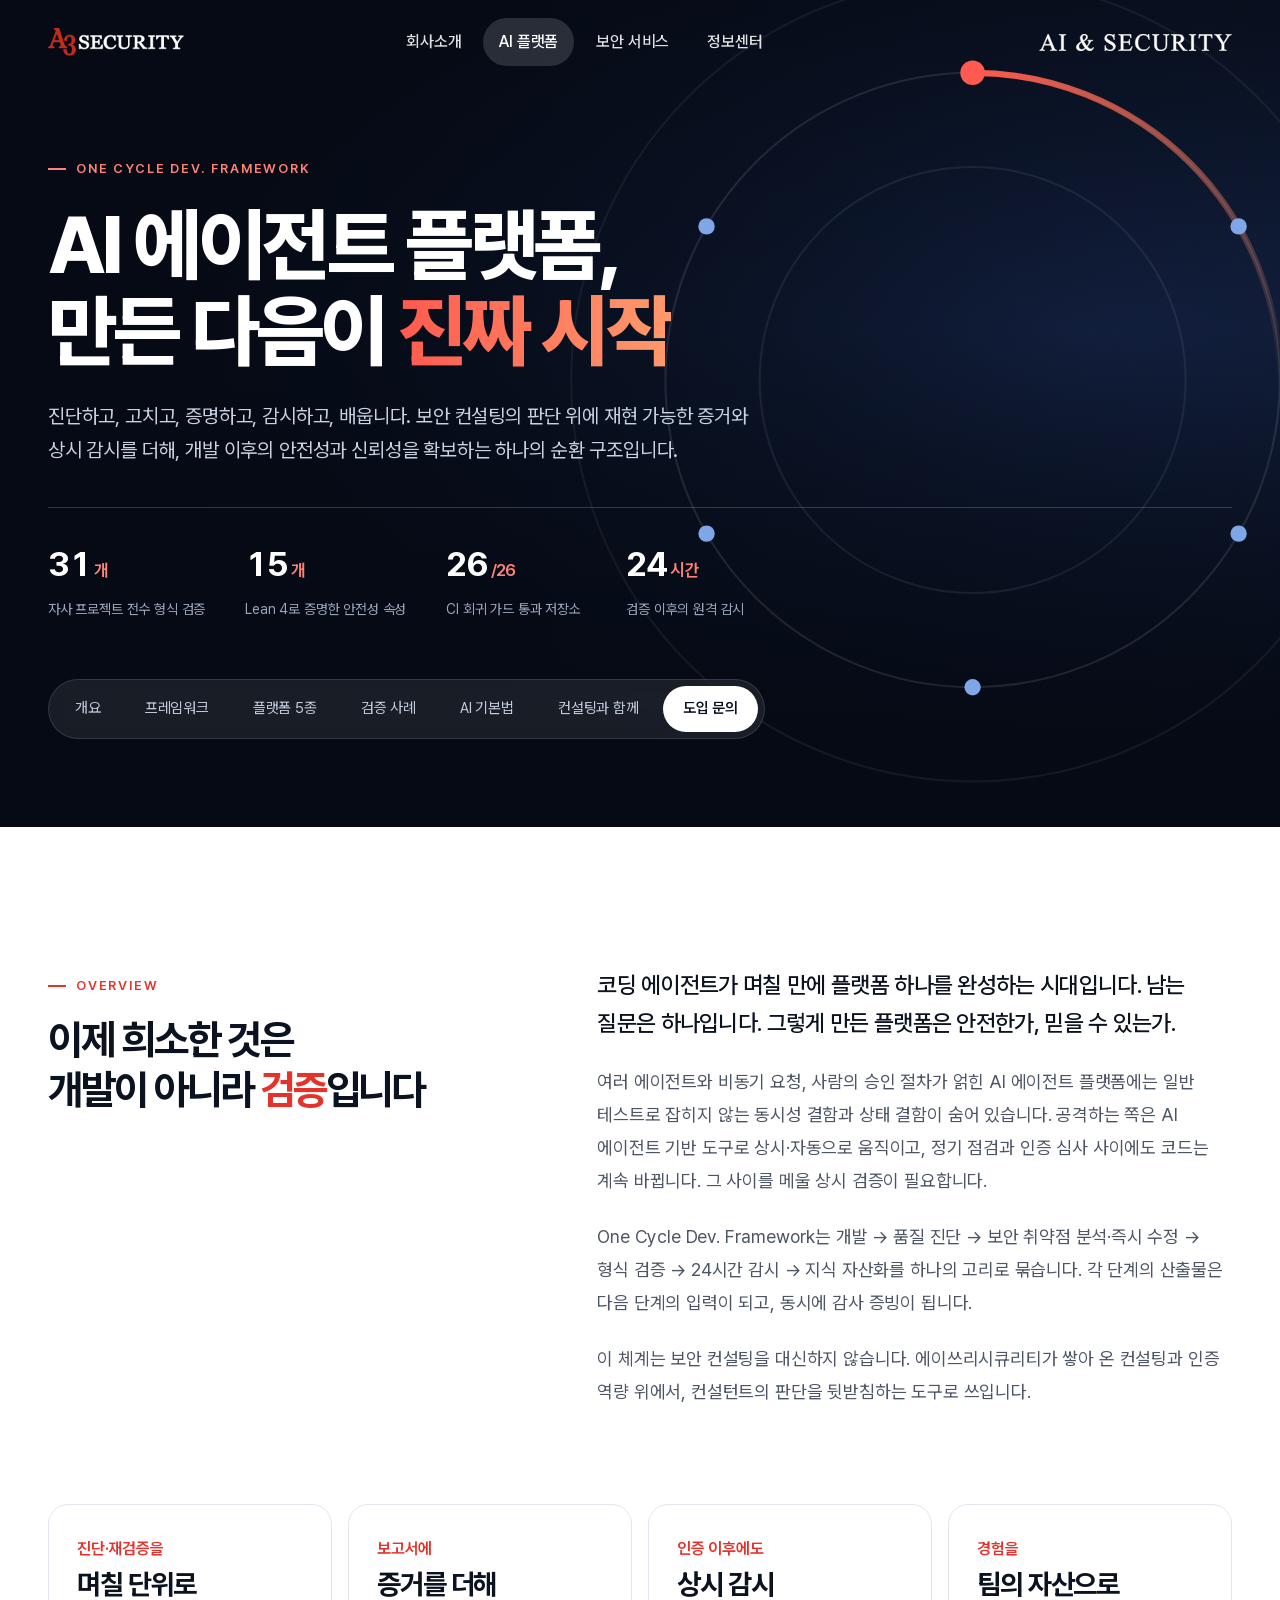
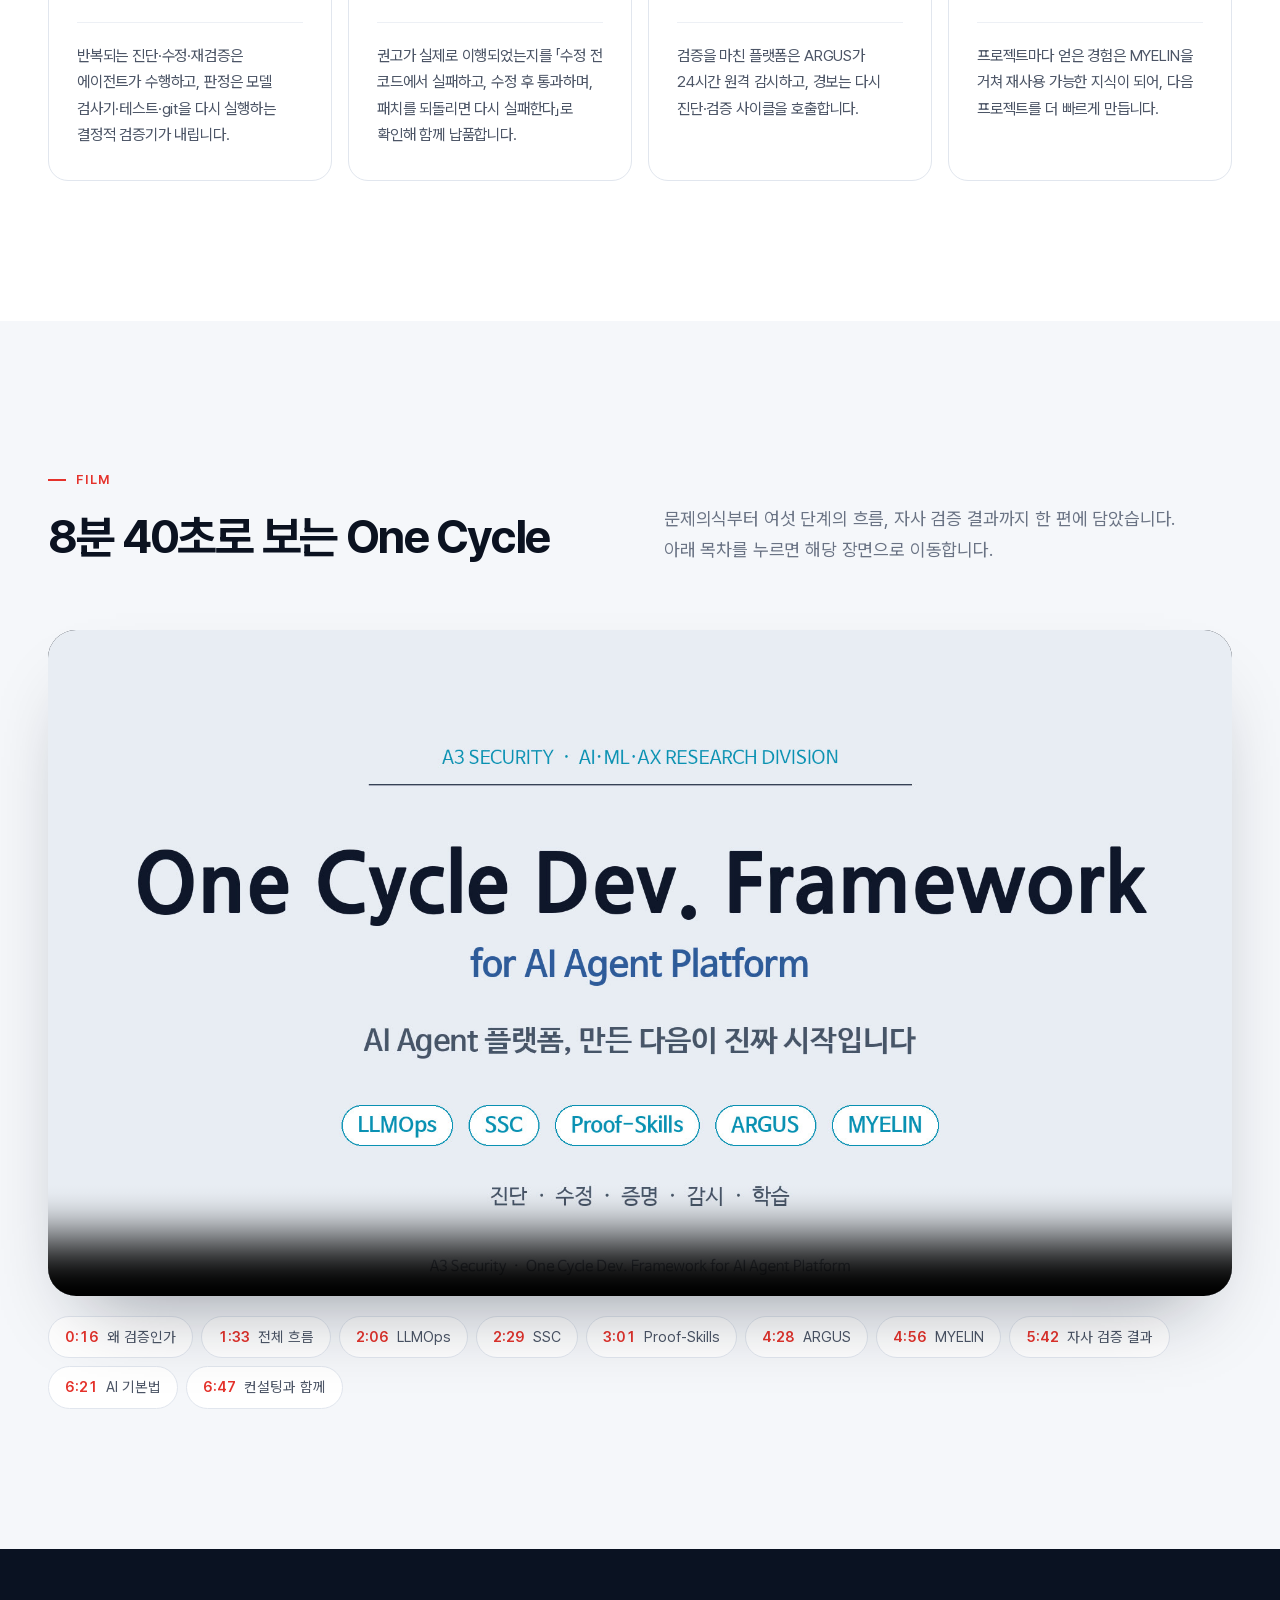
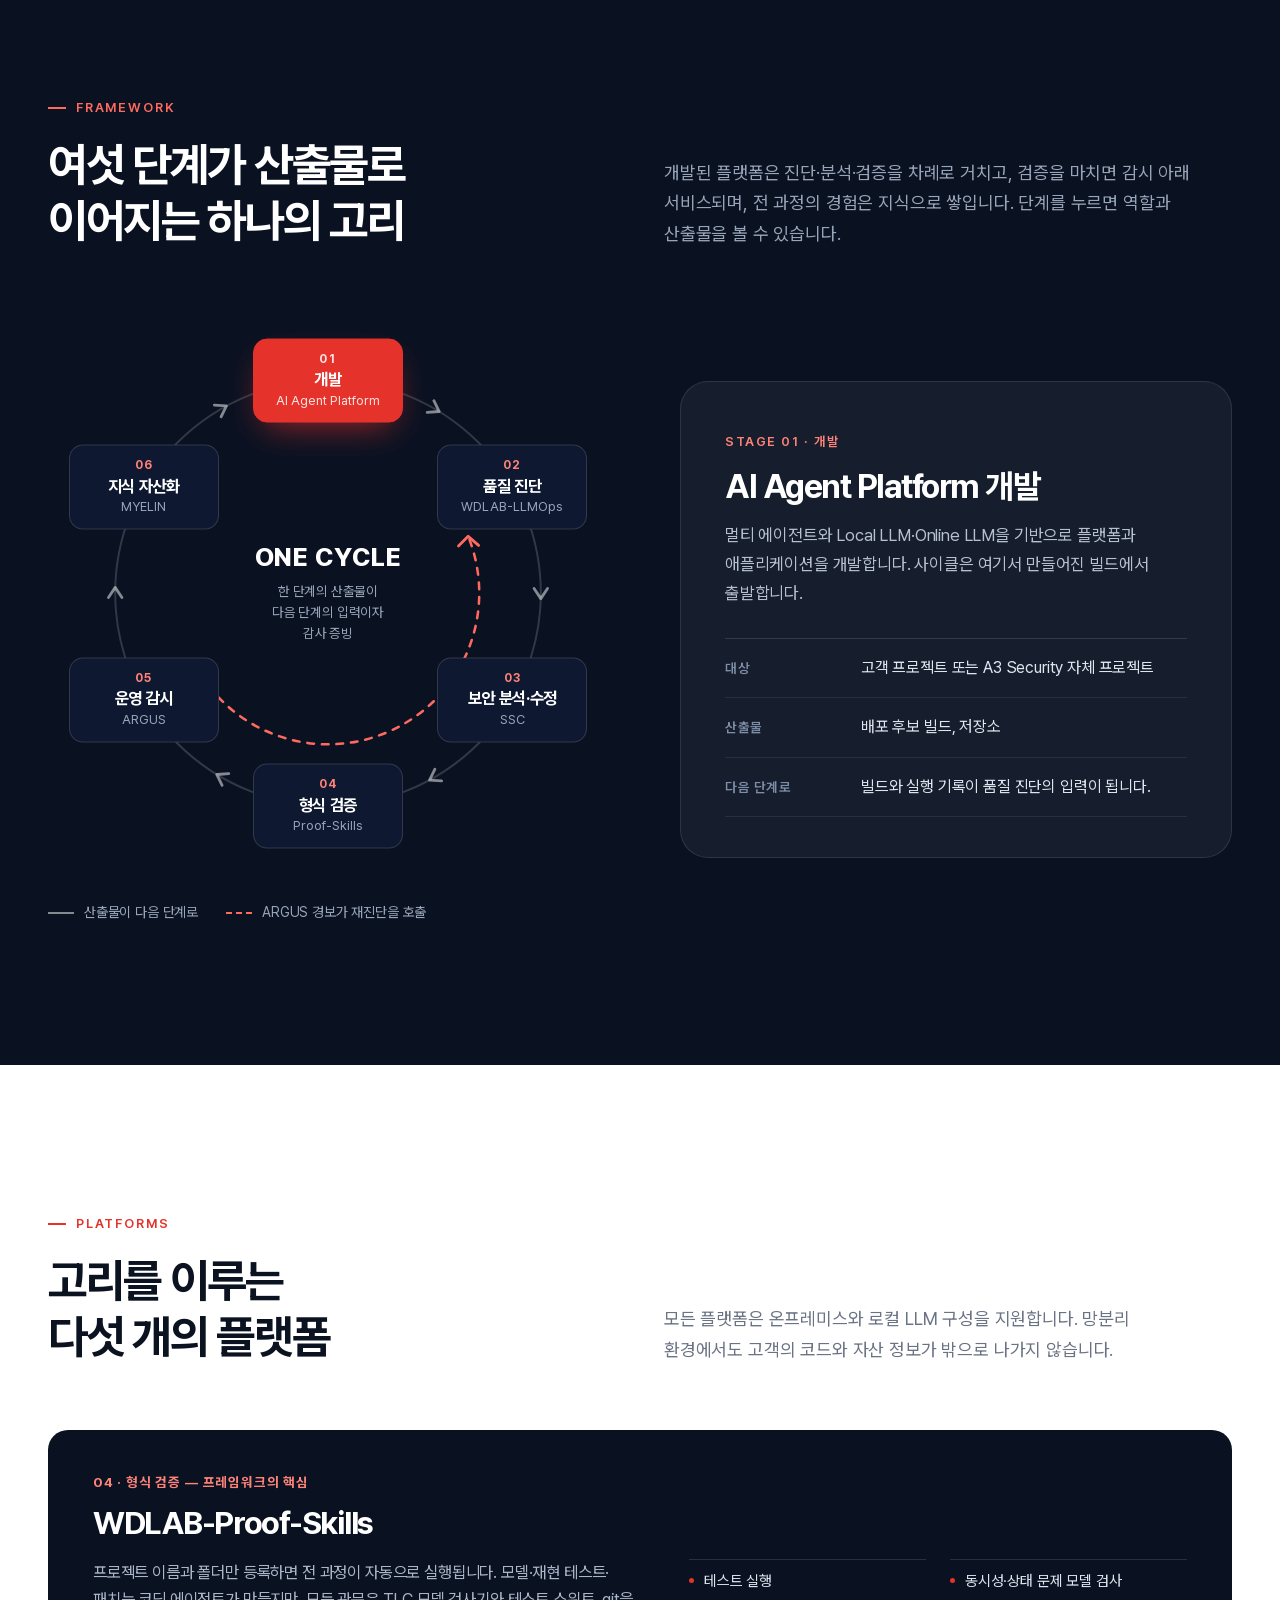
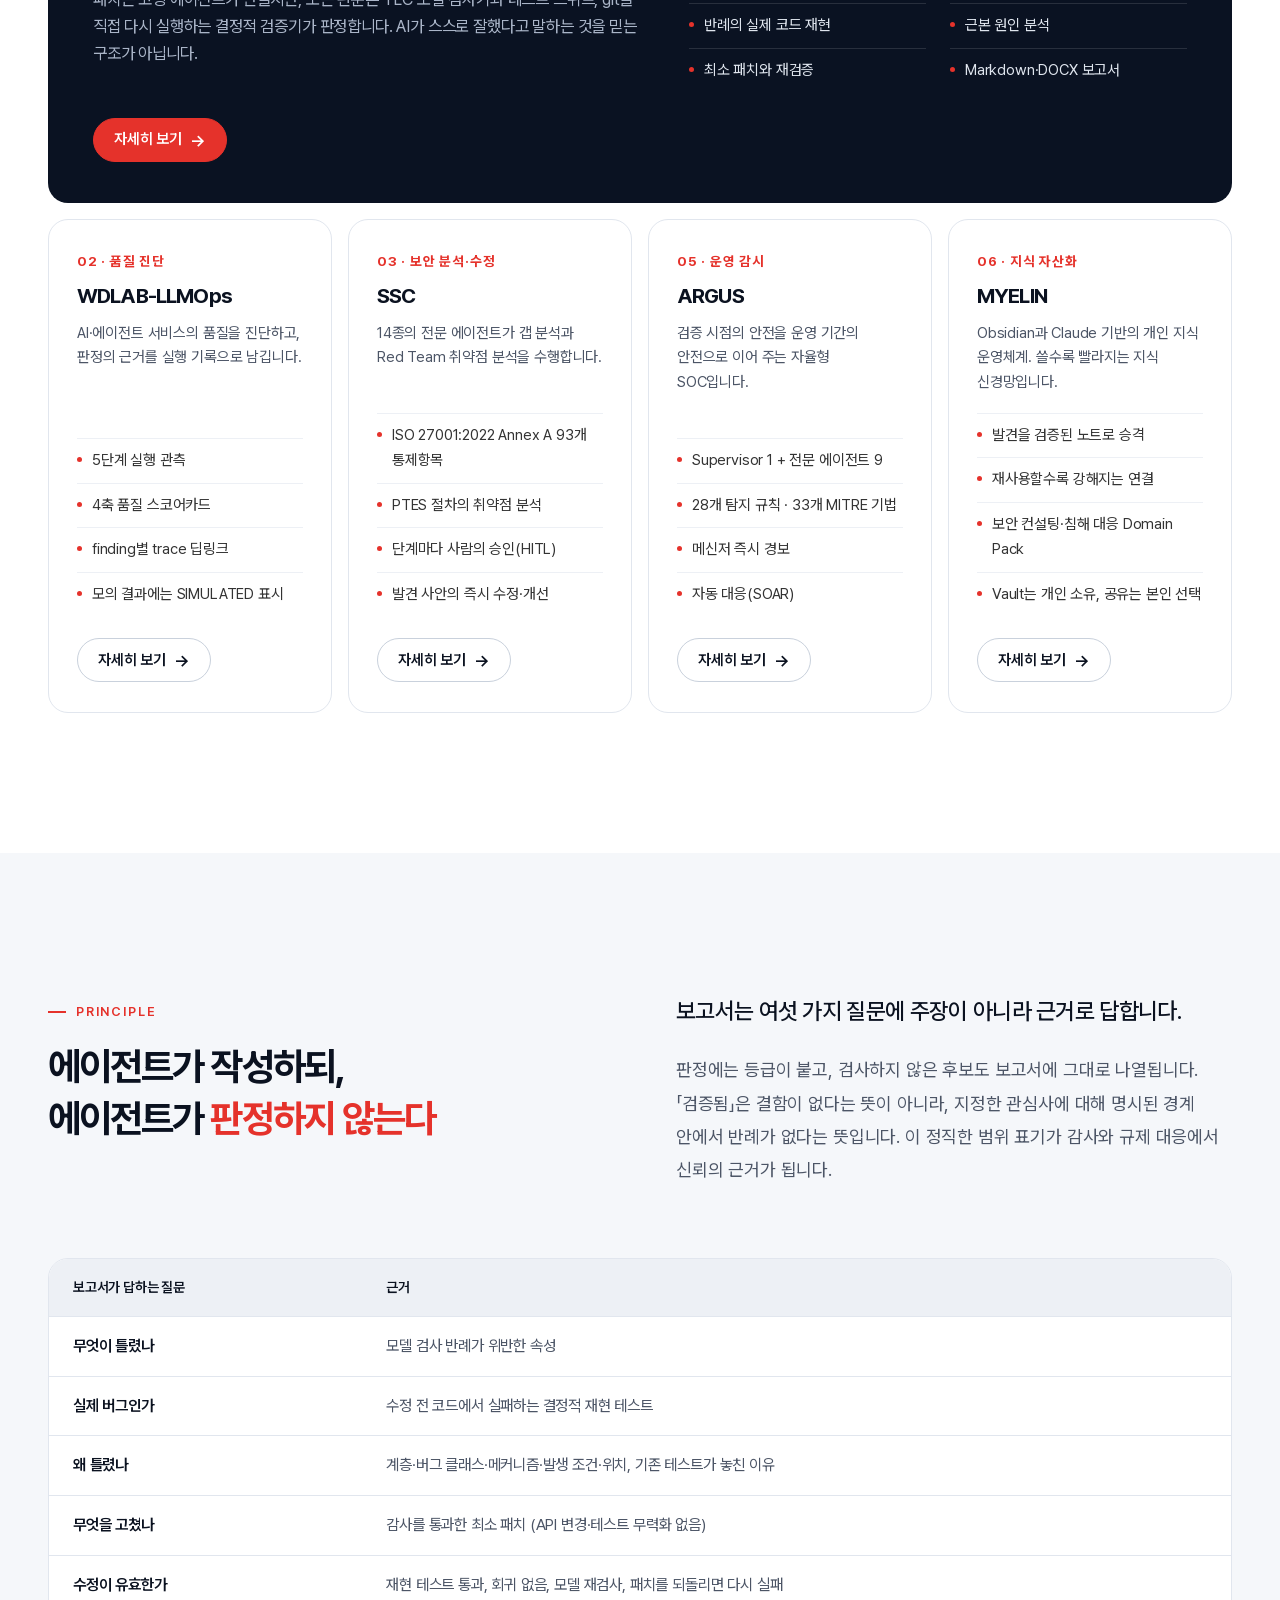
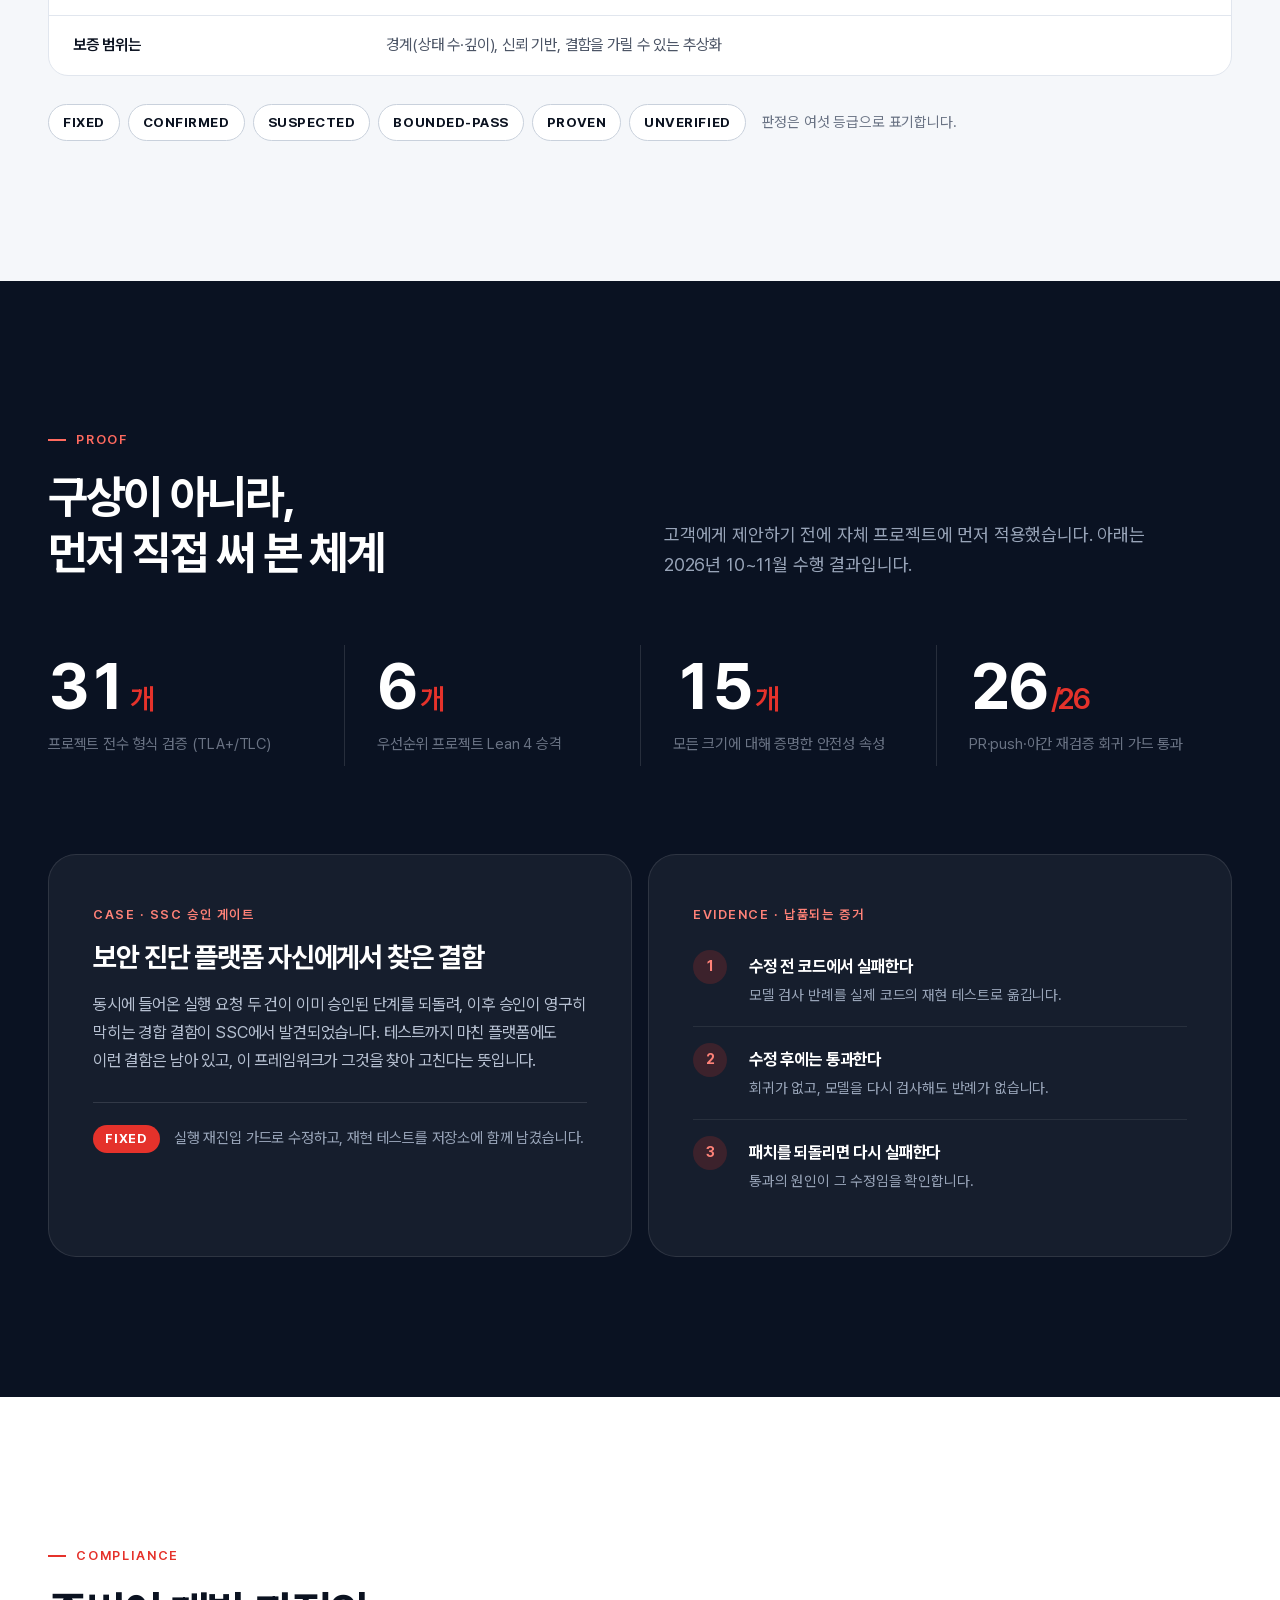
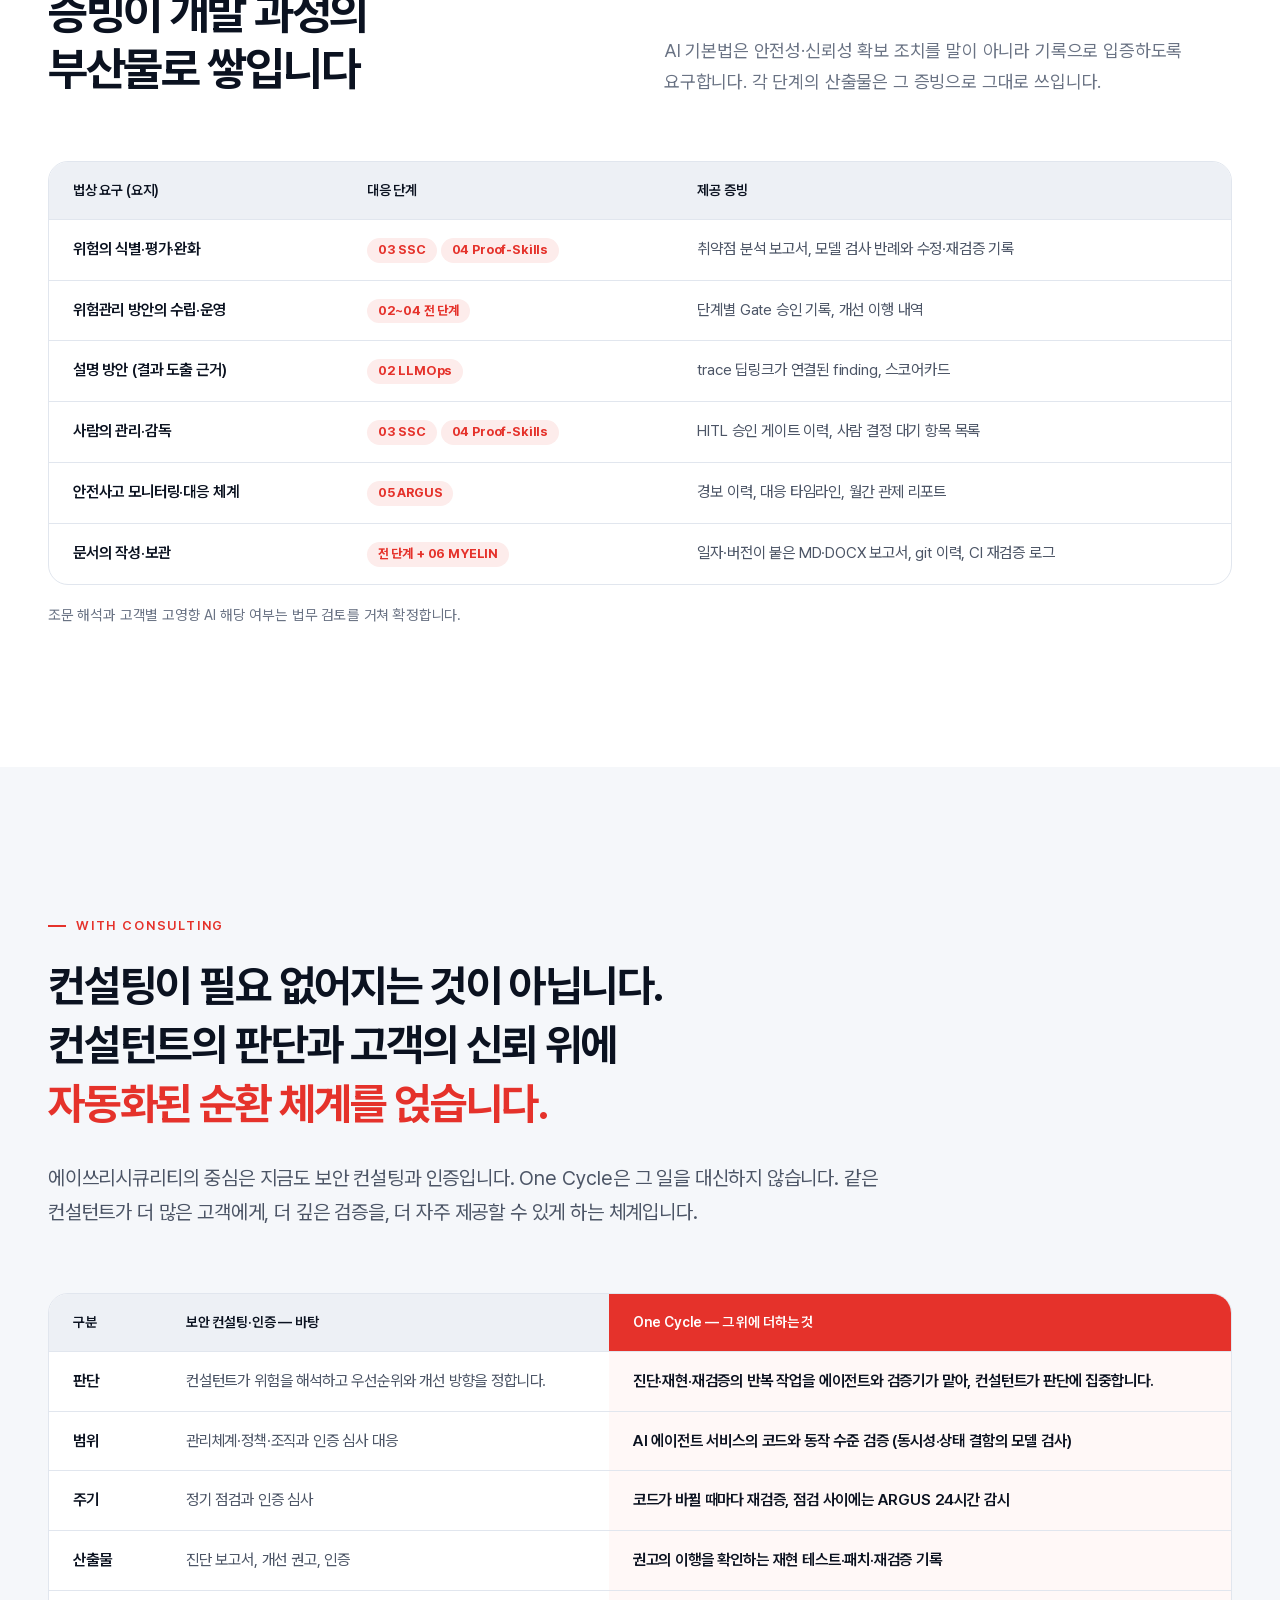
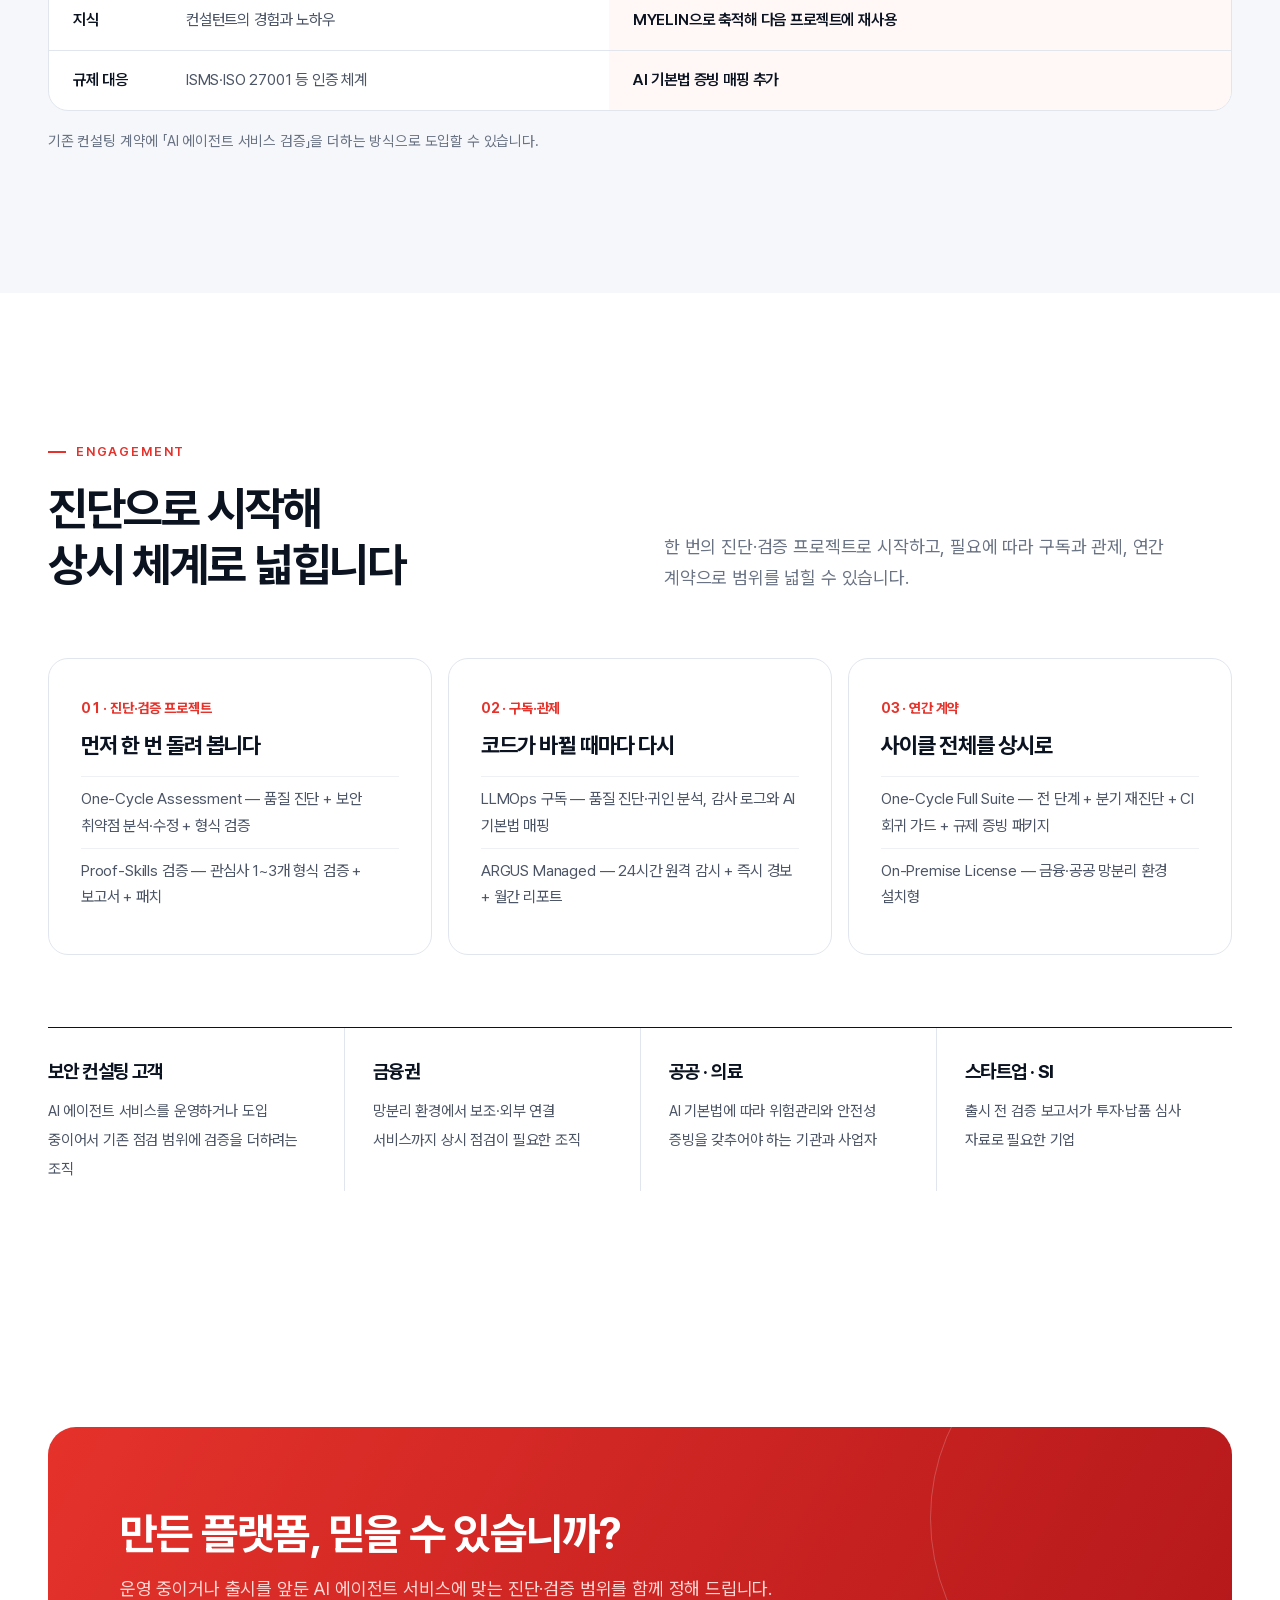
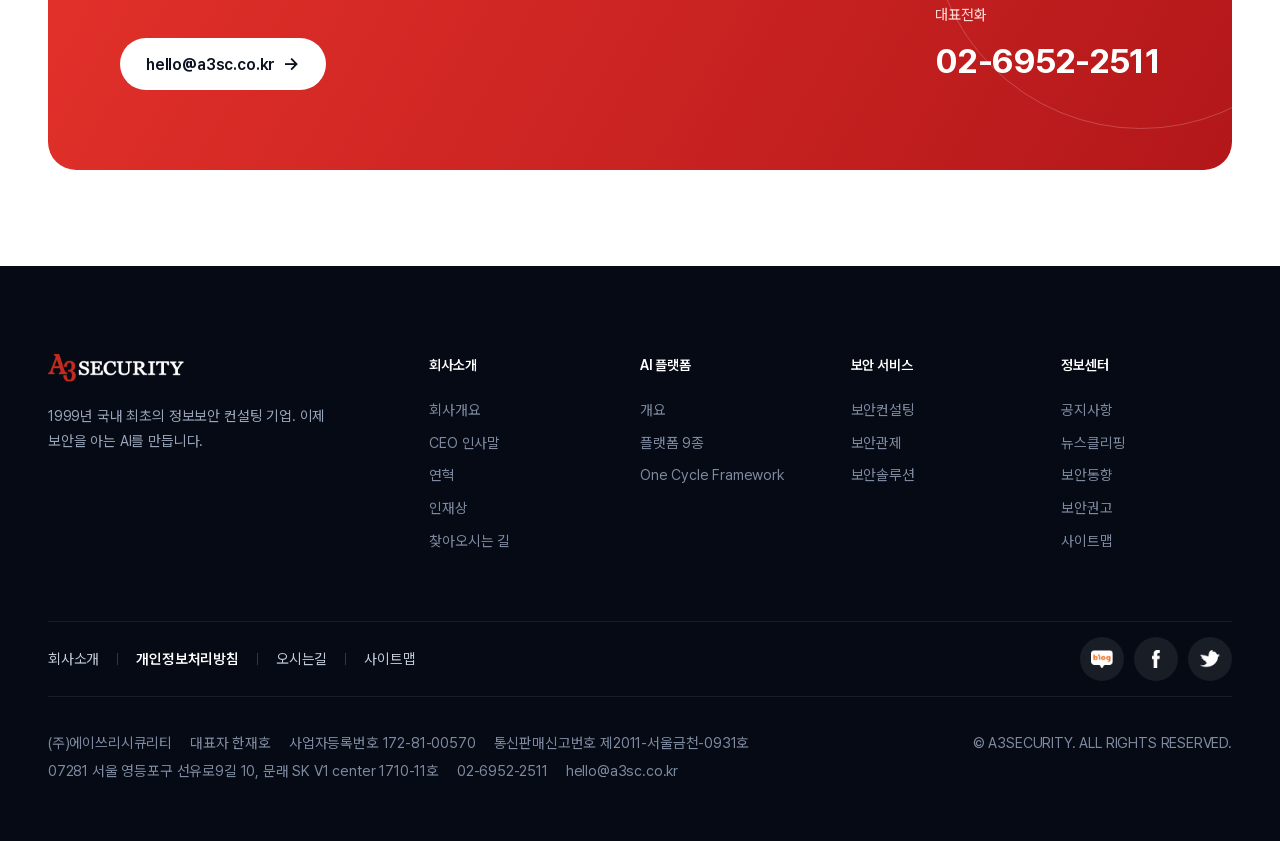
==== commit 3a64fdf1: "Add detail-page buttons to the five platform cards Each card links to its platform detail page; the " ====
--- a/ISMA3SC003M5.html
+++ b/ISMA3SC003M5.html
@@ -161,15 +161,20 @@
   <div class="rf">
     <article class="lead"><span class="oc-no">04 · 형식 검증 — 프레임워크의 핵심</span><h3>WDLAB-Proof-Skills</h3>
       <p>프로젝트 이름과 폴더만 등록하면 전 과정이 자동으로 실행됩니다. 모델·재현 테스트·패치는 코딩 에이전트가 만들지만, 모든 관문은 TLC 모델 검사기와 테스트 스위트, git을 직접 다시 실행하는 결정적 검증기가 판정합니다. AI가 스스로 잘했다고 말하는 것을 믿는 구조가 아닙니다.</p>
-      <ul><li>테스트 실행</li><li>동시성·상태 문제 모델 검사</li><li>반례의 실제 코드 재현</li><li>근본 원인 분석</li><li>최소 패치와 재검증</li><li>Markdown·DOCX 보고서</li></ul></article>
+      <ul><li>테스트 실행</li><li>동시성·상태 문제 모델 검사</li><li>반례의 실제 코드 재현</li><li>근본 원인 분석</li><li>최소 패치와 재검증</li><li>Markdown·DOCX 보고서</li></ul>
+      <a class="oc-more" href="/a3sc/ISMA3SC003M8.do" aria-label="WDLAB-Proof-Skills 자세히 보기">자세히 보기 <span class="ar">→</span></a></article>
     <article><span class="oc-no">02 · 품질 진단</span><h3>WDLAB-LLMOps</h3><p>AI·에이전트 서비스의 품질을 진단하고, 판정의 근거를 실행 기록으로 남깁니다.</p>
-      <ul><li>5단계 실행 관측</li><li>4축 품질 스코어카드</li><li>finding별 trace 딥링크</li><li>모의 결과에는 SIMULATED 표시</li></ul></article>
+      <ul><li>5단계 실행 관측</li><li>4축 품질 스코어카드</li><li>finding별 trace 딥링크</li><li>모의 결과에는 SIMULATED 표시</li></ul>
+      <a class="oc-more" href="/a3sc/ISMA3SC003M6.do" aria-label="WDLAB-LLMOps 자세히 보기">자세히 보기 <span class="ar">→</span></a></article>
     <article><span class="oc-no">03 · 보안 분석·수정</span><h3>SSC</h3><p>14종의 전문 에이전트가 갭 분석과 Red Team 취약점 분석을 수행합니다.</p>
-      <ul><li>ISO 27001:2022 Annex A 93개 통제항목</li><li>PTES 절차의 취약점 분석</li><li>단계마다 사람의 승인(HITL)</li><li>발견 사안의 즉시 수정·개선</li></ul></article>
+      <ul><li>ISO 27001:2022 Annex A 93개 통제항목</li><li>PTES 절차의 취약점 분석</li><li>단계마다 사람의 승인(HITL)</li><li>발견 사안의 즉시 수정·개선</li></ul>
+      <a class="oc-more" href="/a3sc/ISMA3SC003M7.do" aria-label="SSC 자세히 보기">자세히 보기 <span class="ar">→</span></a></article>
     <article><span class="oc-no">05 · 운영 감시</span><h3>ARGUS</h3><p>검증 시점의 안전을 운영 기간의 안전으로 이어 주는 자율형 SOC입니다.</p>
-      <ul><li>Supervisor 1 + 전문 에이전트 9</li><li>28개 탐지 규칙 · 33개 MITRE 기법</li><li>메신저 즉시 경보</li><li>자동 대응(SOAR)</li></ul></article>
+      <ul><li>Supervisor 1 + 전문 에이전트 9</li><li>28개 탐지 규칙 · 33개 MITRE 기법</li><li>메신저 즉시 경보</li><li>자동 대응(SOAR)</li></ul>
+      <a class="oc-more" href="/a3sc/ISMA3SC003M9.do" aria-label="ARGUS 자세히 보기">자세히 보기 <span class="ar">→</span></a></article>
     <article><span class="oc-no">06 · 지식 자산화</span><h3>MYELIN</h3><p>Obsidian과 Claude 기반의 개인 지식 운영체계. 쓸수록 빨라지는 지식 신경망입니다.</p>
-      <ul><li>발견을 검증된 노트로 승격</li><li>재사용할수록 강해지는 연결</li><li>보안 컨설팅·침해 대응 Domain Pack</li><li>Vault는 개인 소유, 공유는 본인 선택</li></ul></article>
+      <ul><li>발견을 검증된 노트로 승격</li><li>재사용할수록 강해지는 연결</li><li>보안 컨설팅·침해 대응 Domain Pack</li><li>Vault는 개인 소유, 공유는 본인 선택</li></ul>
+      <a class="oc-more" href="/a3sc/ISMA3SC003M10.do" aria-label="MYELIN 자세히 보기">자세히 보기 <span class="ar">→</span></a></article>
   </div>
 </div></section>
 
--- a/resources/css/A3/renewal/onecycle.css
+++ b/resources/css/A3/renewal/onecycle.css
@@ -76,6 +76,13 @@
 /* ---------- 플랫폼 카드(.rf) 보강 ---------- */
 .oc-no{display:block;font-size:13.5px;font-weight:700;letter-spacing:.06em;color:var(--red);margin-bottom:10px;font-variant-numeric:tabular-nums}
 .rf .lead .oc-no{grid-column:1/-1;color:#ff8278;margin-bottom:-6px}
+/* 각 플랫폼 상세 화면으로 가는 「자세히 보기」 */
+.oc-more{display:inline-flex;align-items:center;gap:8px;align-self:flex-start;margin-top:22px;height:44px;padding:0 20px;border-radius:999px;border:1px solid var(--g300);font-size:15px;font-weight:600;color:var(--ink);white-space:nowrap;transition:.2s}
+.oc-more:hover{background:var(--ink);border-color:var(--ink);color:#fff}
+.oc-more:focus-visible{outline:2px solid var(--red);outline-offset:3px}
+.oc-more .ar{font-size:17px;line-height:1}
+.rf .lead .oc-more{grid-column:1/-1;justify-self:start;margin-top:10px;background:var(--red);border-color:var(--red);color:#fff}
+.rf .lead .oc-more:hover{background:var(--red-d);border-color:var(--red-d)}
 
 /* ---------- 원칙 · 표 ---------- */
 .oc-principle{display:grid;grid-template-columns:1fr 1fr;gap:72px;align-items:start;margin-bottom:72px}
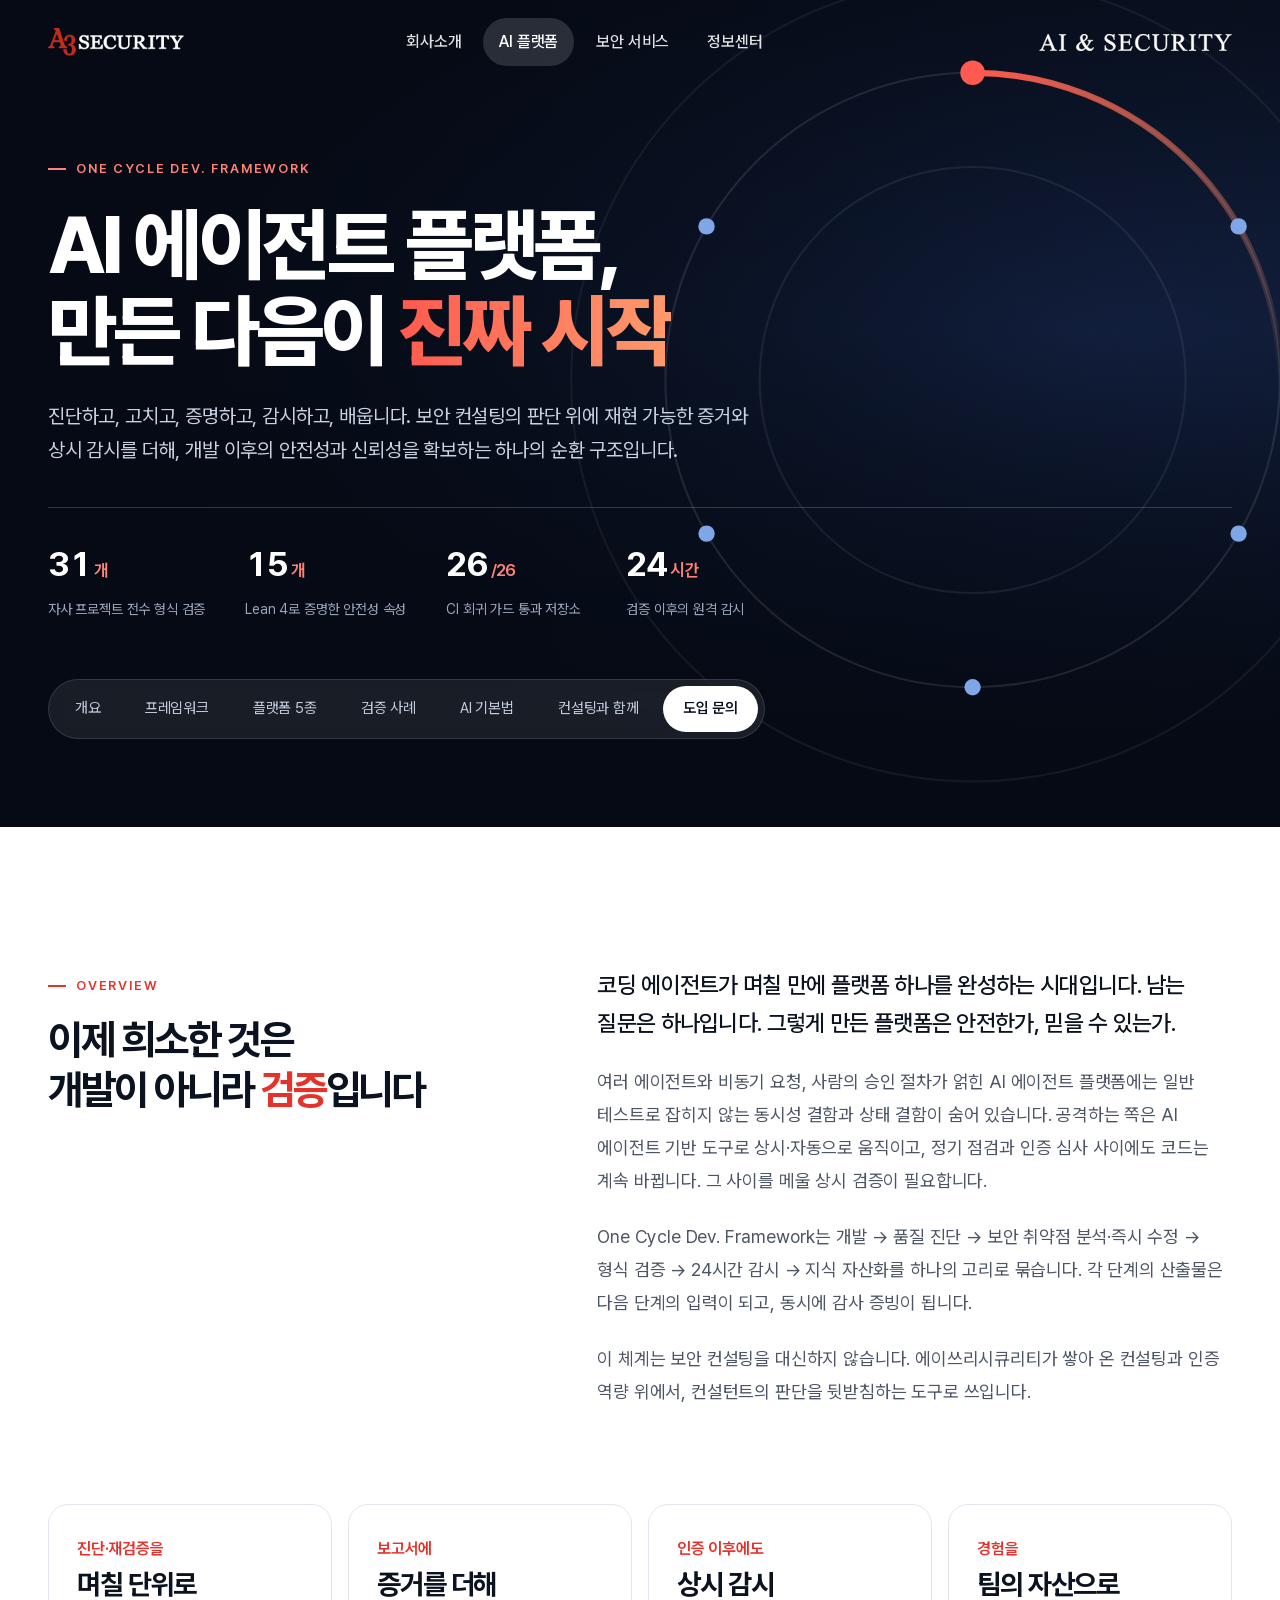
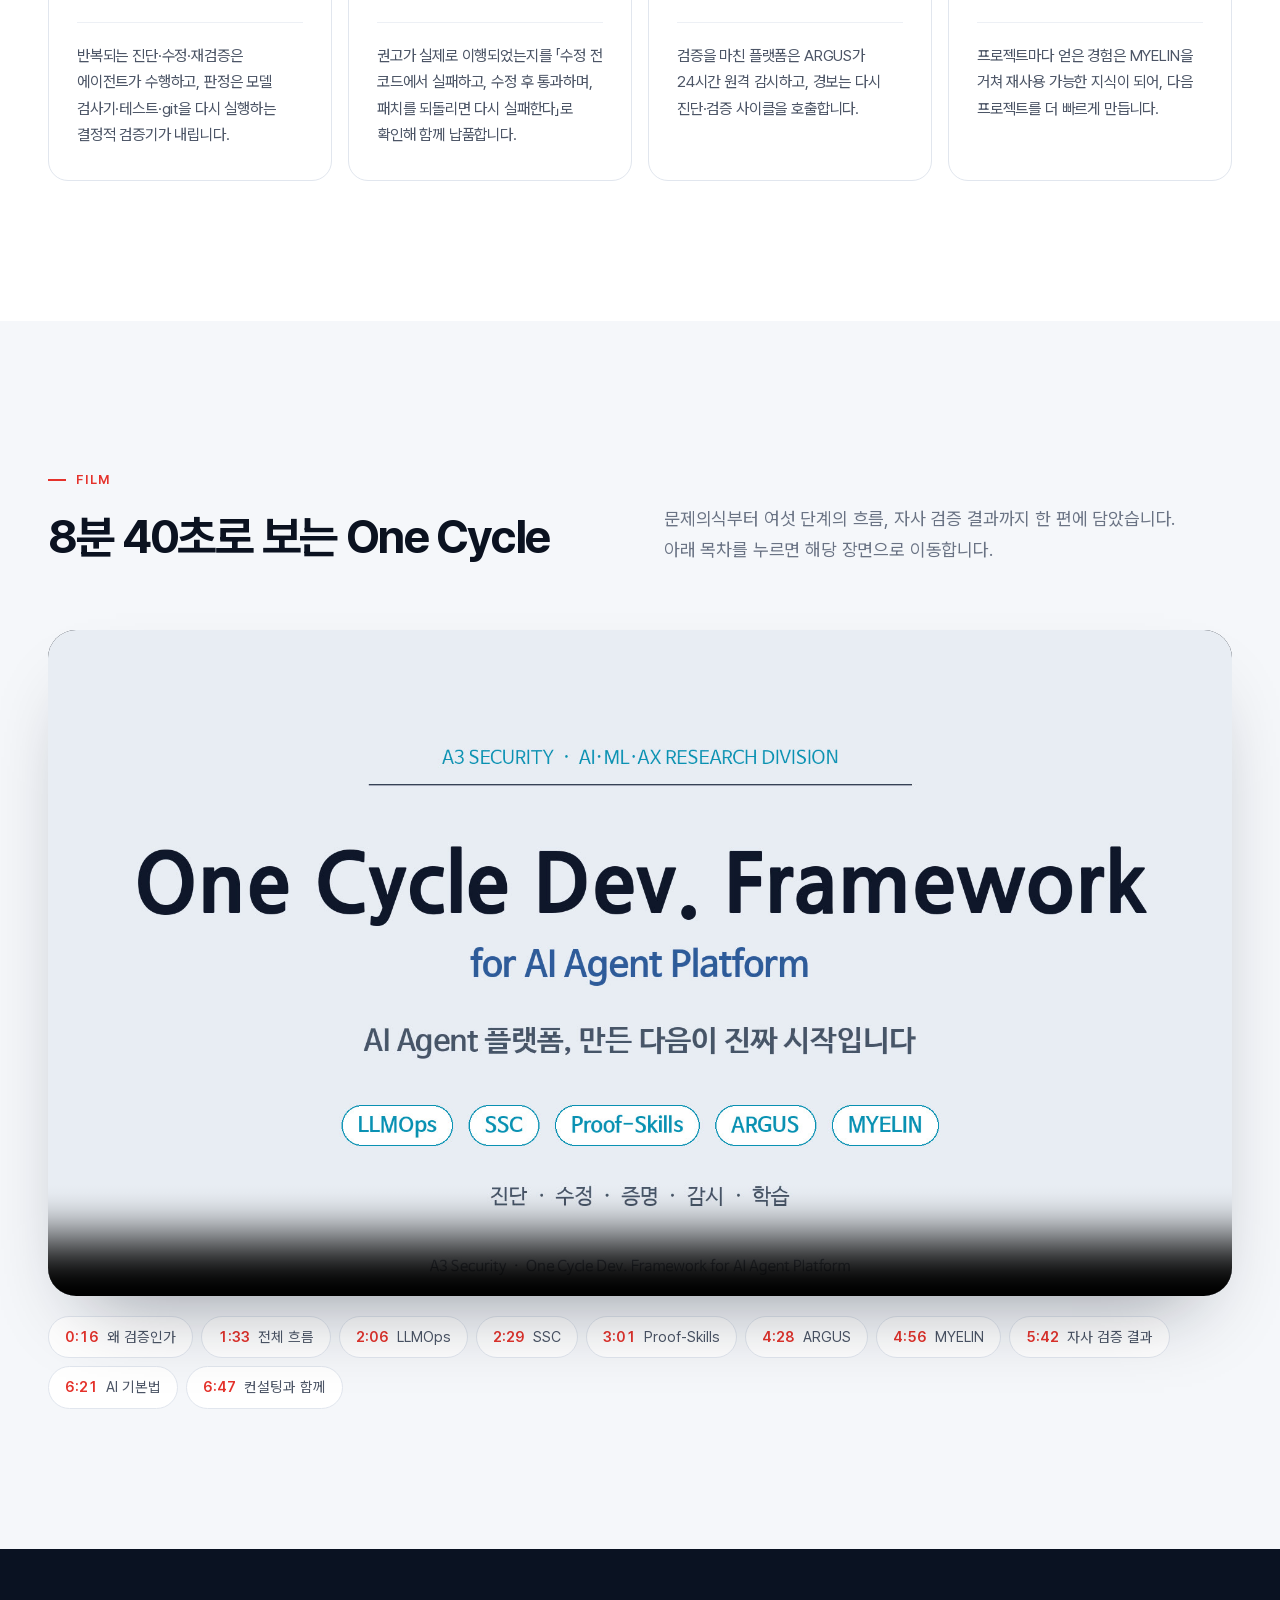
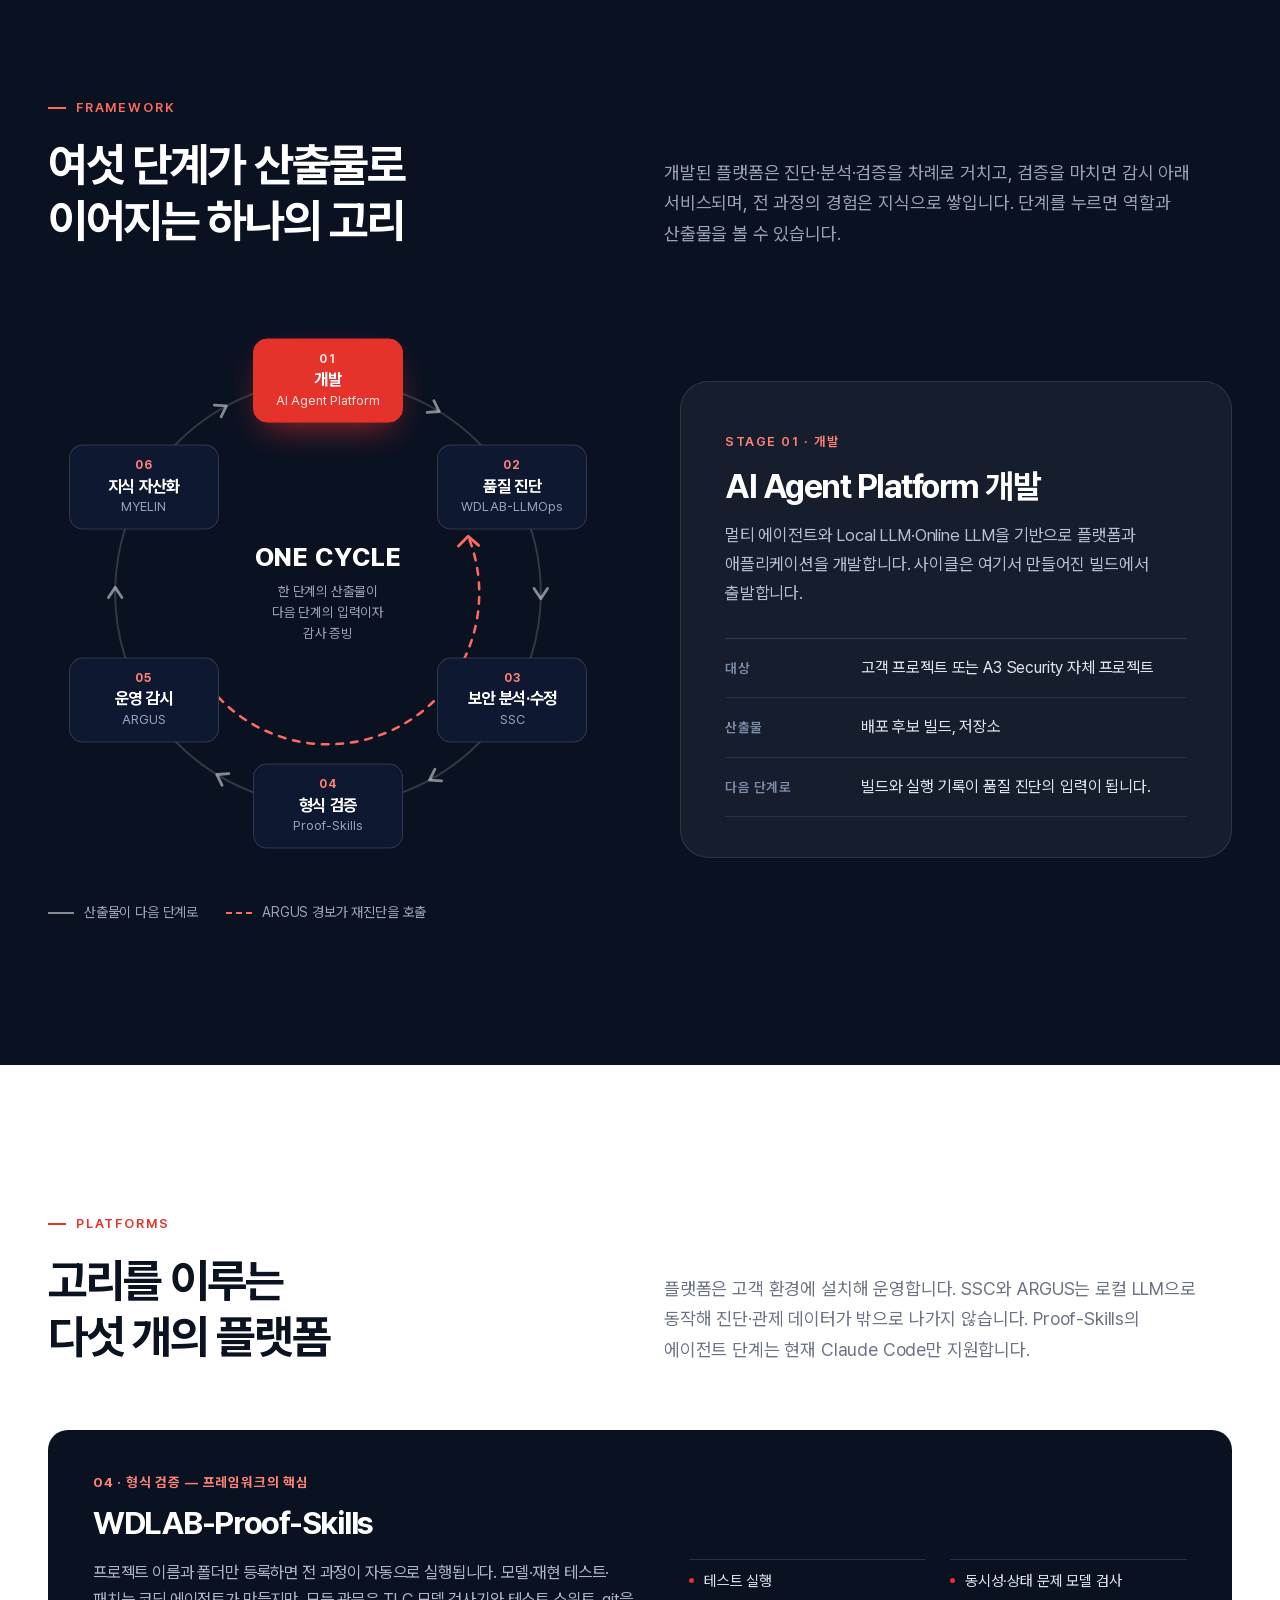
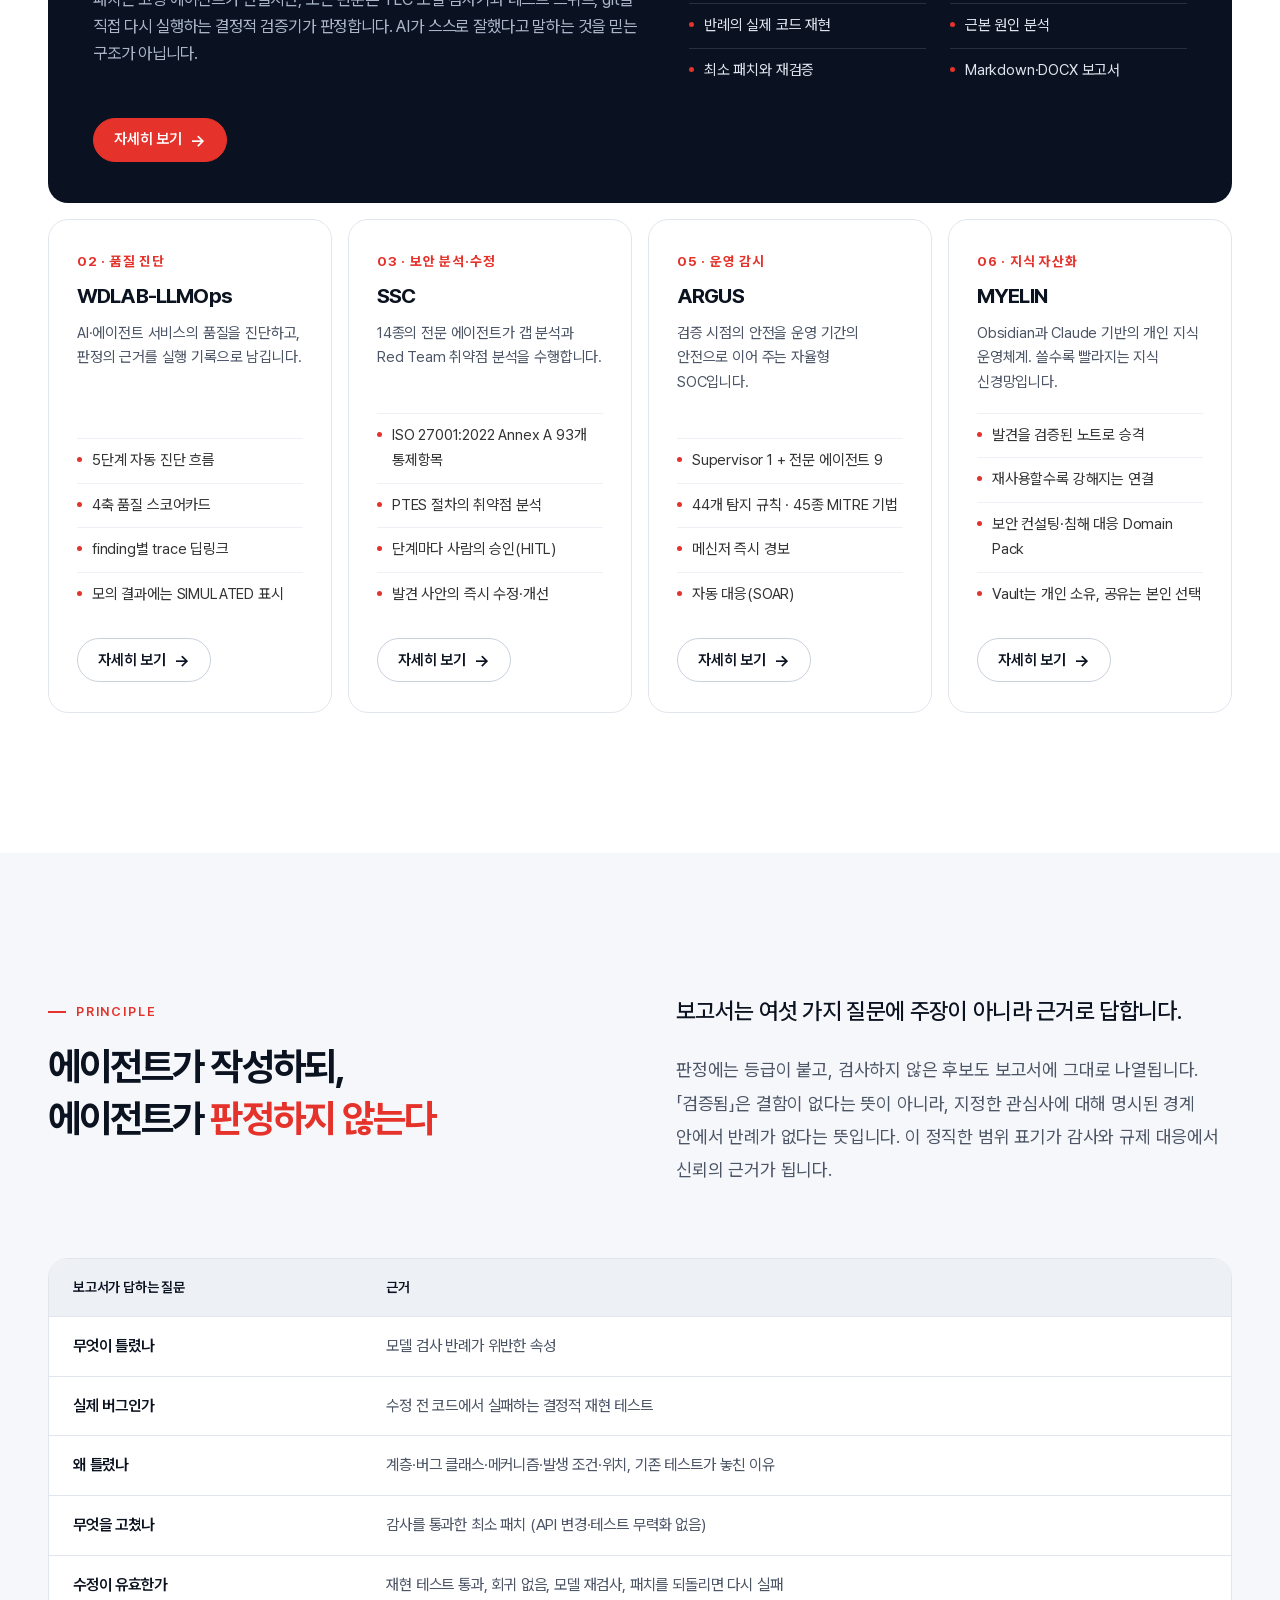
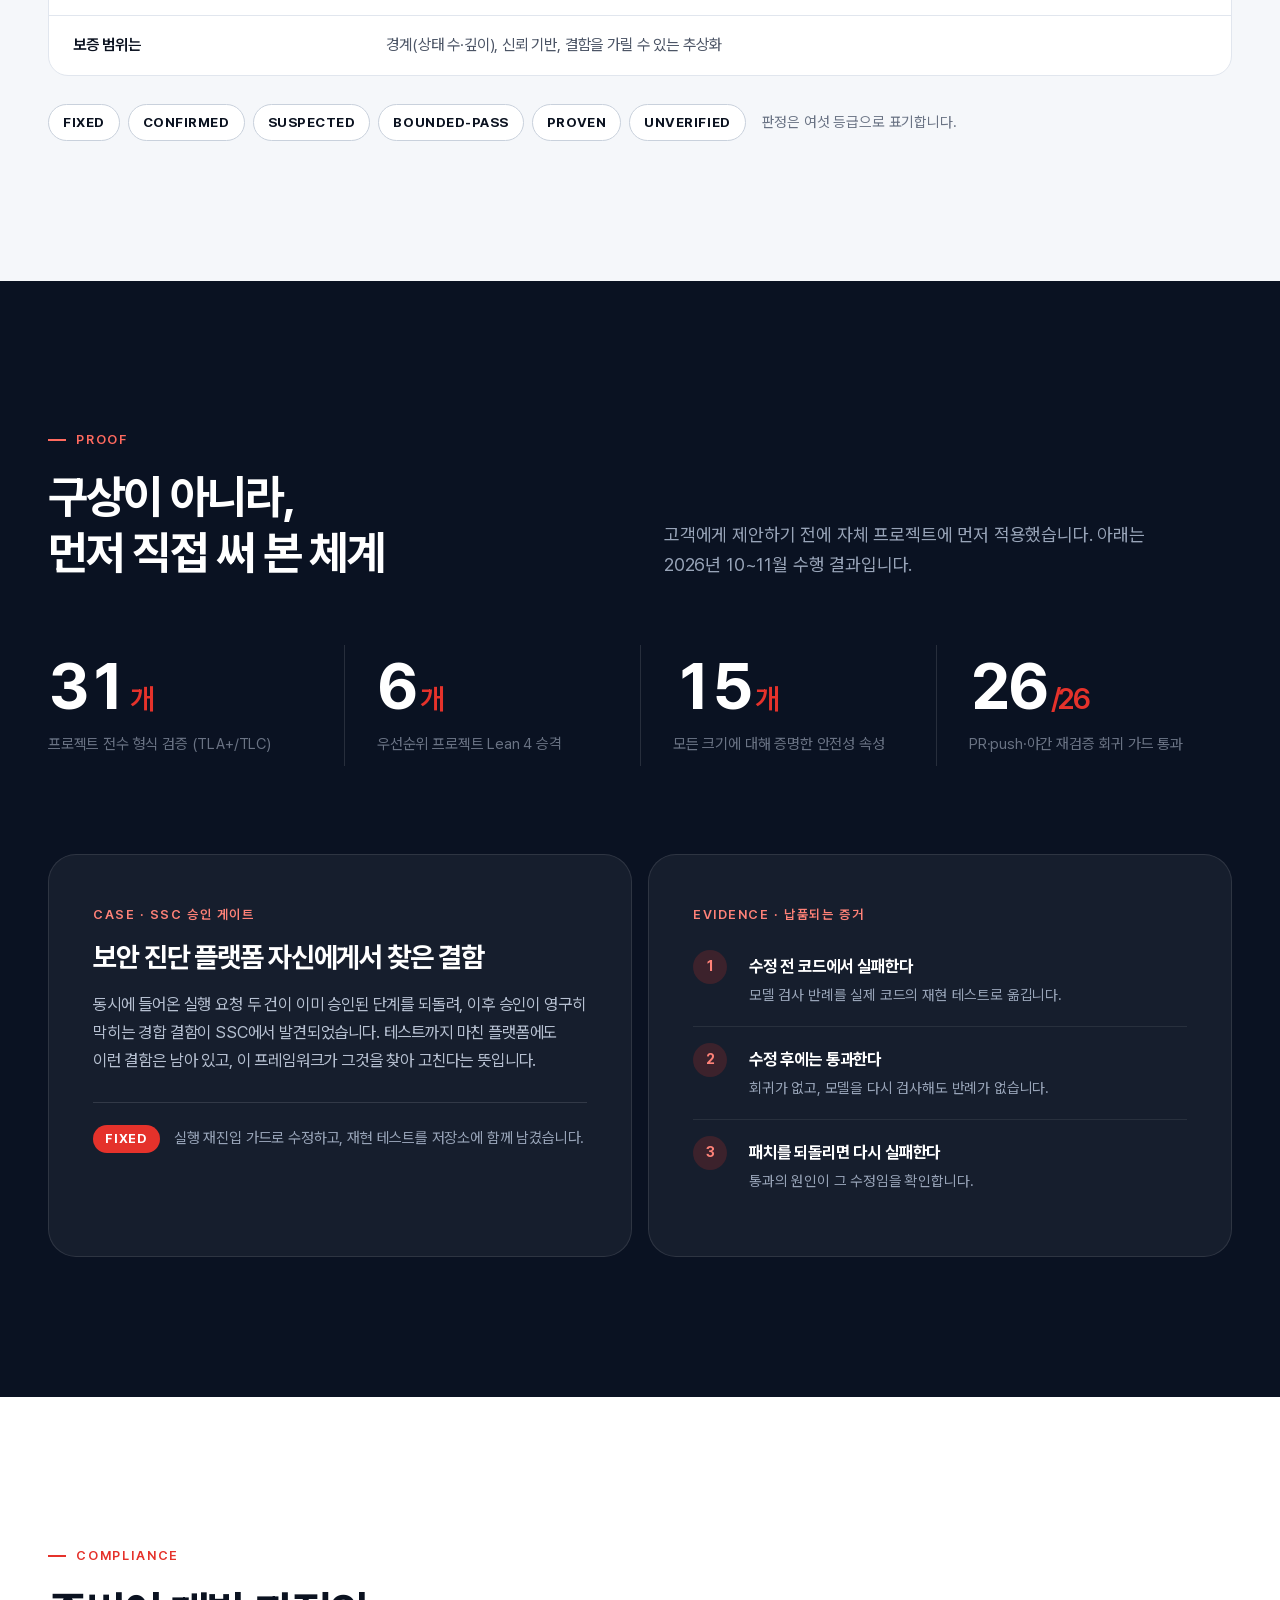
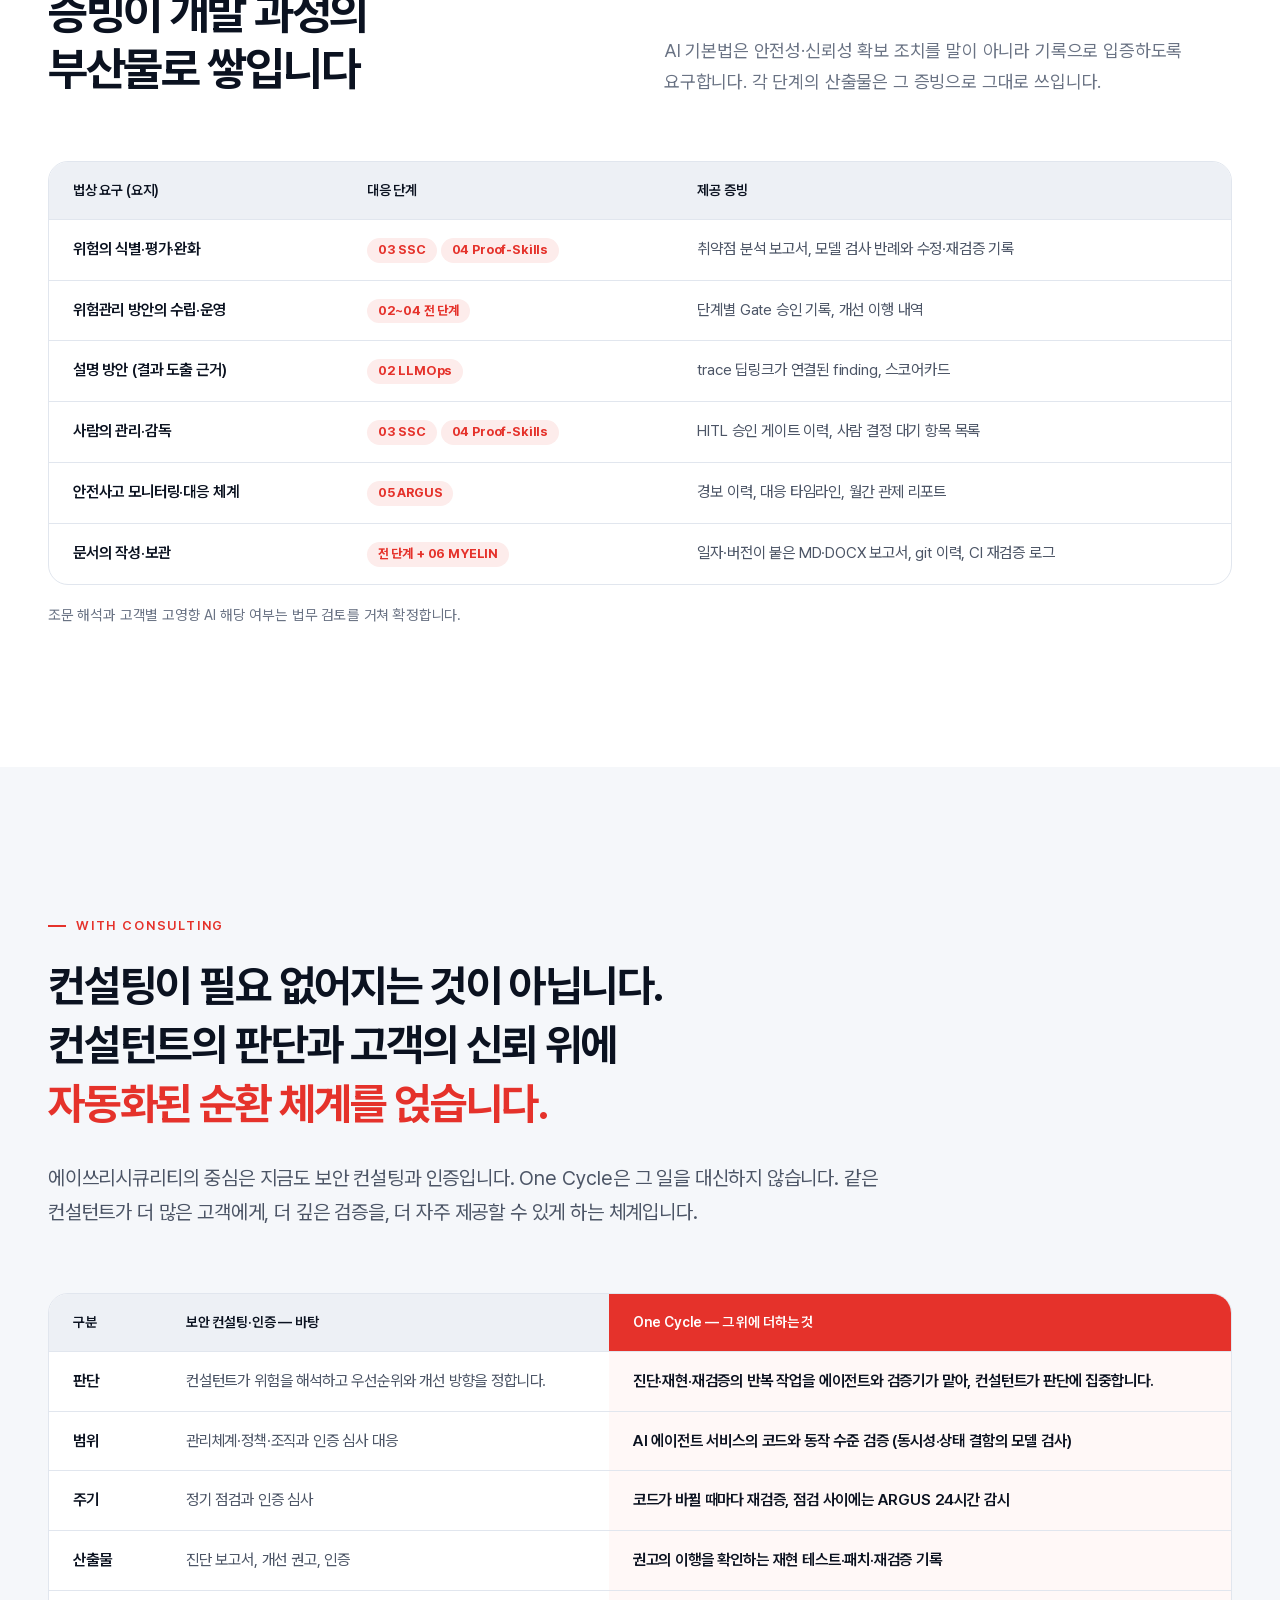
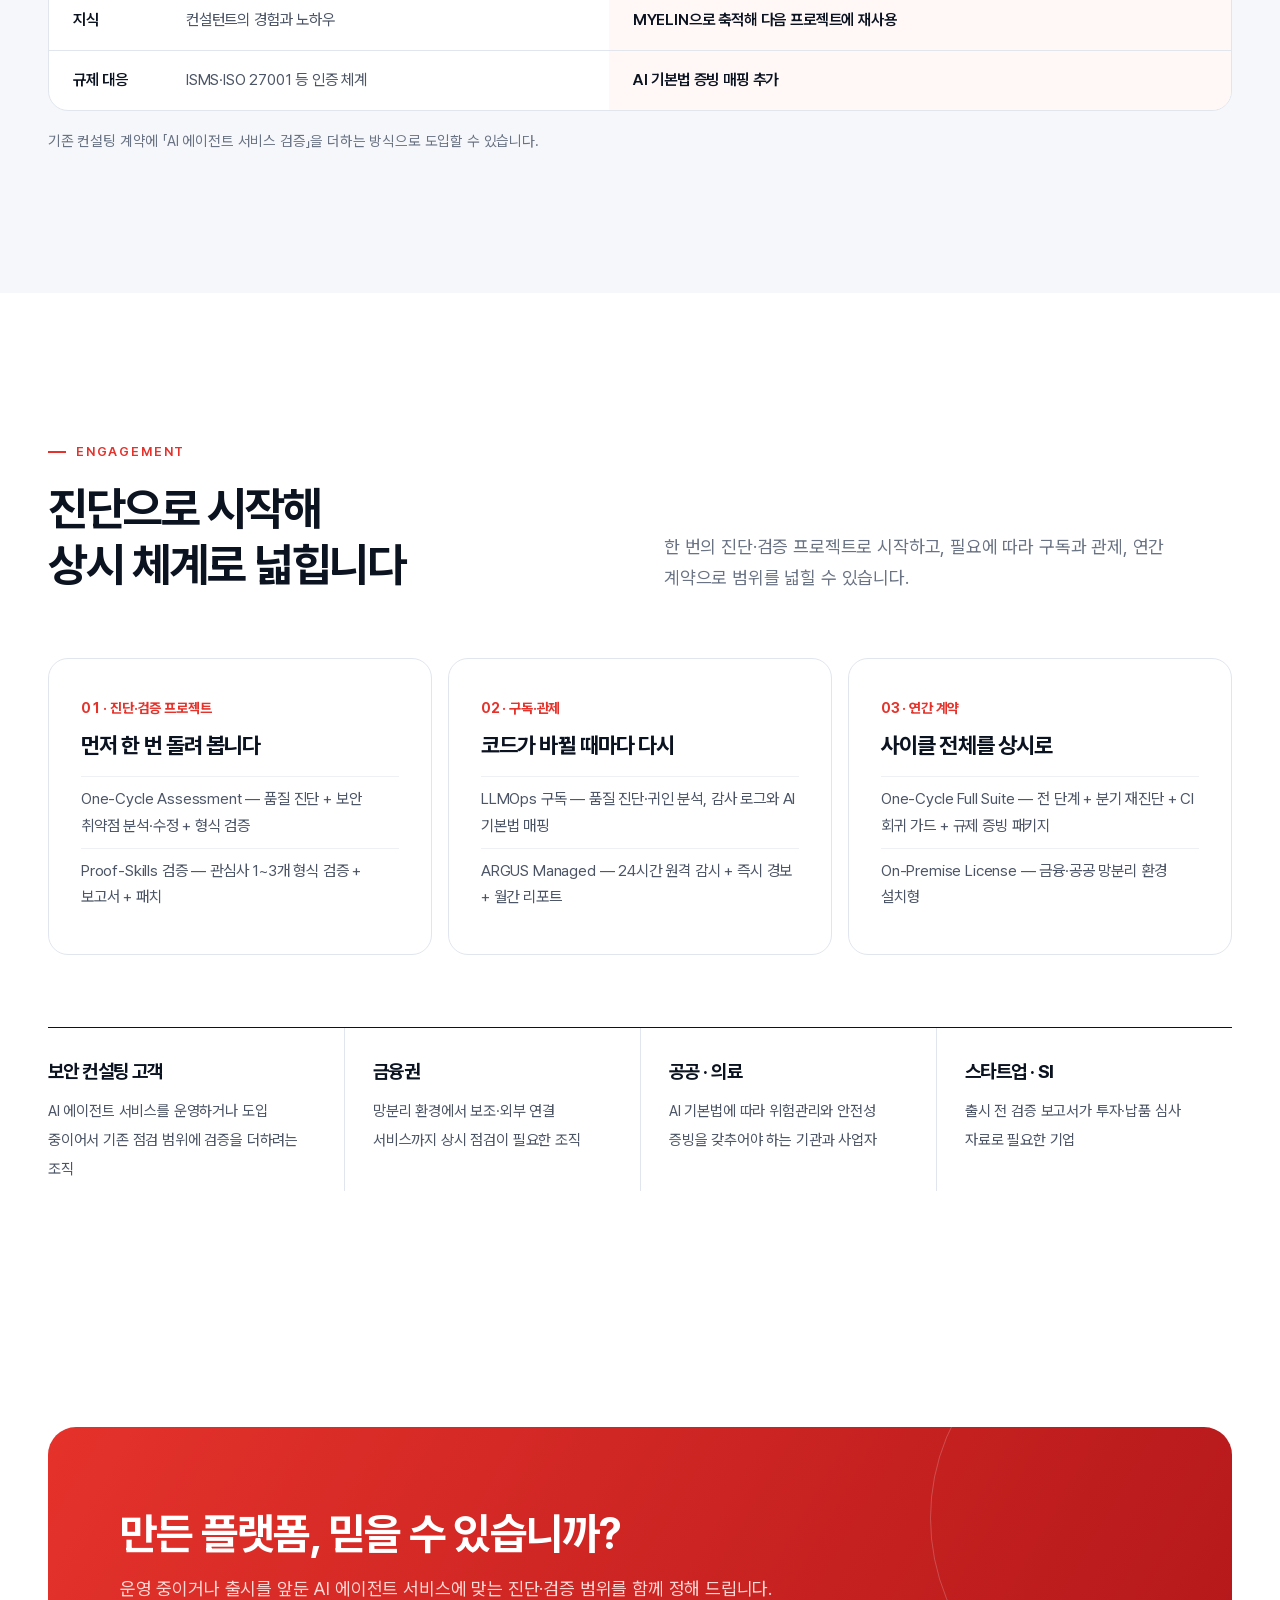
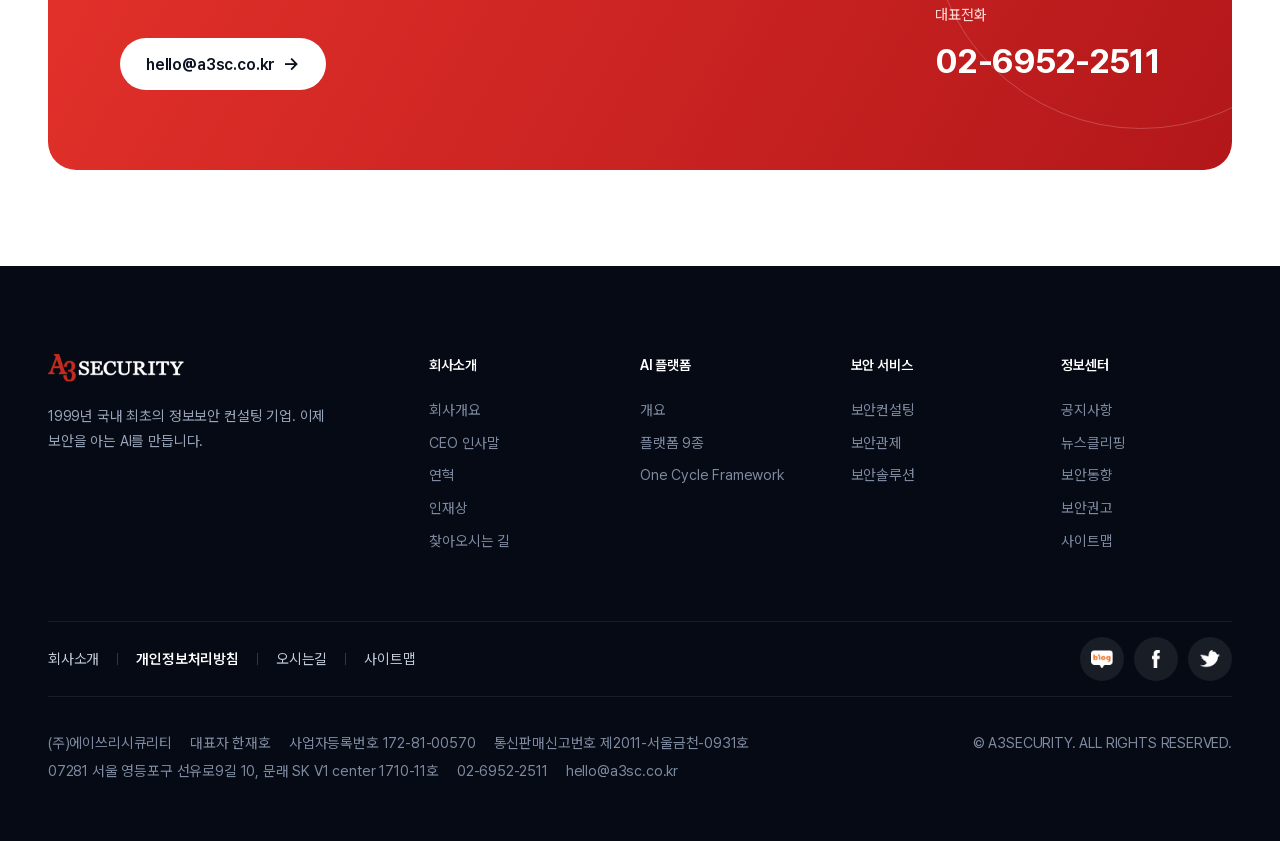
==== commit 890d1a35: "Align ARGUS figures (44 rules, 45 techniques), LLM scope and LLMOps wording with the detail pages Co" ====
--- a/ISMA3SC003M5.html
+++ b/ISMA3SC003M5.html
@@ -137,7 +137,7 @@
     <div class="oc-panels">
       <article class="oc-panel" role="tabpanel" id="oc-p1" aria-labelledby="oc-t1"><span class="st">STAGE 01 · 개발</span><h3>AI Agent Platform 개발</h3><p>멀티 에이전트와 Local LLM·Online LLM을 기반으로 플랫폼과 애플리케이션을 개발합니다. 사이클은 여기서 만들어진 빌드에서 출발합니다.</p>
         <dl><div><dt>대상</dt><dd>고객 프로젝트 또는 A3 Security 자체 프로젝트</dd></div><div><dt>산출물</dt><dd>배포 후보 빌드, 저장소</dd></div><div><dt>다음 단계로</dt><dd>빌드와 실행 기록이 품질 진단의 입력이 됩니다.</dd></div></dl></article>
-      <article class="oc-panel" role="tabpanel" id="oc-p2" aria-labelledby="oc-t2"><span class="st">STAGE 02 · 품질 진단</span><h3>WDLAB-LLMOps</h3><p>에이전트 실행을 5단계로 관측하고 4축 스코어카드로 서비스 품질을 진단합니다.</p>
+      <article class="oc-panel" role="tabpanel" id="oc-p2" aria-labelledby="oc-t2"><span class="st">STAGE 02 · 품질 진단</span><h3>WDLAB-LLMOps</h3><p>에이전트 실행을 기록으로 남기고, 5단계 자동 진단과 4축 스코어카드로 서비스 품질을 진단합니다.</p>
         <dl><div><dt>핵심 기능</dt><dd>5단계 실행 모니터, 4축 스코어카드, finding별 trace 딥링크</dd></div><div><dt>산출물</dt><dd>품질 스코어카드, finding 목록</dd></div><div><dt>증빙으로서</dt><dd>모든 finding이 해당 실행 기록으로 연결되어 「왜 그런 판정인가」를 추적할 수 있습니다.</dd></div></dl></article>
       <article class="oc-panel" role="tabpanel" id="oc-p3" aria-labelledby="oc-t3"><span class="st">STAGE 03 · 보안 분석·즉시 수정</span><h3>SSC · Self Security Consulting</h3><p>셀프 보안 자가진단과 Red Team 취약점 분석을 수행하고, 문제가 되는 사안은 곧바로 수정합니다.</p>
         <dl><div><dt>핵심 기능</dt><dd>ISO 27001:2022 기반 6단계 자가진단, PTES 8단계 Red Team 취약점 분석</dd></div><div><dt>산출물</dt><dd>취약점 분석 보고서, 개선 이행 내역</dd></div><div><dt>다음 단계로</dt><dd>수정이 유효한지는 형식 검증 단계가 확인합니다.</dd></div></dl></article>
@@ -157,20 +157,20 @@
 
 <!-- 플랫폼 5종 -->
 <section class="sec"><div class="wrap oc-anchor" id="stages">
-  <div class="sec-h"><div><span class="kicker">Platforms</span><h2>고리를 이루는<br>다섯 개의 플랫폼</h2></div><p>모든 플랫폼은 온프레미스와 로컬 LLM 구성을 지원합니다. 망분리 환경에서도 고객의 코드와 자산 정보가 밖으로 나가지 않습니다.</p></div>
+  <div class="sec-h"><div><span class="kicker">Platforms</span><h2>고리를 이루는<br>다섯 개의 플랫폼</h2></div><p>플랫폼은 고객 환경에 설치해 운영합니다. SSC와 ARGUS는 로컬 LLM으로 동작해 진단·관제 데이터가 밖으로 나가지 않습니다. Proof-Skills의 에이전트 단계는 현재 Claude Code만 지원합니다.</p></div>
   <div class="rf">
     <article class="lead"><span class="oc-no">04 · 형식 검증 — 프레임워크의 핵심</span><h3>WDLAB-Proof-Skills</h3>
       <p>프로젝트 이름과 폴더만 등록하면 전 과정이 자동으로 실행됩니다. 모델·재현 테스트·패치는 코딩 에이전트가 만들지만, 모든 관문은 TLC 모델 검사기와 테스트 스위트, git을 직접 다시 실행하는 결정적 검증기가 판정합니다. AI가 스스로 잘했다고 말하는 것을 믿는 구조가 아닙니다.</p>
       <ul><li>테스트 실행</li><li>동시성·상태 문제 모델 검사</li><li>반례의 실제 코드 재현</li><li>근본 원인 분석</li><li>최소 패치와 재검증</li><li>Markdown·DOCX 보고서</li></ul>
       <a class="oc-more" href="/a3sc/ISMA3SC003M8.do" aria-label="WDLAB-Proof-Skills 자세히 보기">자세히 보기 <span class="ar">→</span></a></article>
     <article><span class="oc-no">02 · 품질 진단</span><h3>WDLAB-LLMOps</h3><p>AI·에이전트 서비스의 품질을 진단하고, 판정의 근거를 실행 기록으로 남깁니다.</p>
-      <ul><li>5단계 실행 관측</li><li>4축 품질 스코어카드</li><li>finding별 trace 딥링크</li><li>모의 결과에는 SIMULATED 표시</li></ul>
+      <ul><li>5단계 자동 진단 흐름</li><li>4축 품질 스코어카드</li><li>finding별 trace 딥링크</li><li>모의 결과에는 SIMULATED 표시</li></ul>
       <a class="oc-more" href="/a3sc/ISMA3SC003M6.do" aria-label="WDLAB-LLMOps 자세히 보기">자세히 보기 <span class="ar">→</span></a></article>
     <article><span class="oc-no">03 · 보안 분석·수정</span><h3>SSC</h3><p>14종의 전문 에이전트가 갭 분석과 Red Team 취약점 분석을 수행합니다.</p>
       <ul><li>ISO 27001:2022 Annex A 93개 통제항목</li><li>PTES 절차의 취약점 분석</li><li>단계마다 사람의 승인(HITL)</li><li>발견 사안의 즉시 수정·개선</li></ul>
       <a class="oc-more" href="/a3sc/ISMA3SC003M7.do" aria-label="SSC 자세히 보기">자세히 보기 <span class="ar">→</span></a></article>
     <article><span class="oc-no">05 · 운영 감시</span><h3>ARGUS</h3><p>검증 시점의 안전을 운영 기간의 안전으로 이어 주는 자율형 SOC입니다.</p>
-      <ul><li>Supervisor 1 + 전문 에이전트 9</li><li>28개 탐지 규칙 · 33개 MITRE 기법</li><li>메신저 즉시 경보</li><li>자동 대응(SOAR)</li></ul>
+      <ul><li>Supervisor 1 + 전문 에이전트 9</li><li>44개 탐지 규칙 · 45종 MITRE 기법</li><li>메신저 즉시 경보</li><li>자동 대응(SOAR)</li></ul>
       <a class="oc-more" href="/a3sc/ISMA3SC003M9.do" aria-label="ARGUS 자세히 보기">자세히 보기 <span class="ar">→</span></a></article>
     <article><span class="oc-no">06 · 지식 자산화</span><h3>MYELIN</h3><p>Obsidian과 Claude 기반의 개인 지식 운영체계. 쓸수록 빨라지는 지식 신경망입니다.</p>
       <ul><li>발견을 검증된 노트로 승격</li><li>재사용할수록 강해지는 연결</li><li>보안 컨설팅·침해 대응 Domain Pack</li><li>Vault는 개인 소유, 공유는 본인 선택</li></ul>
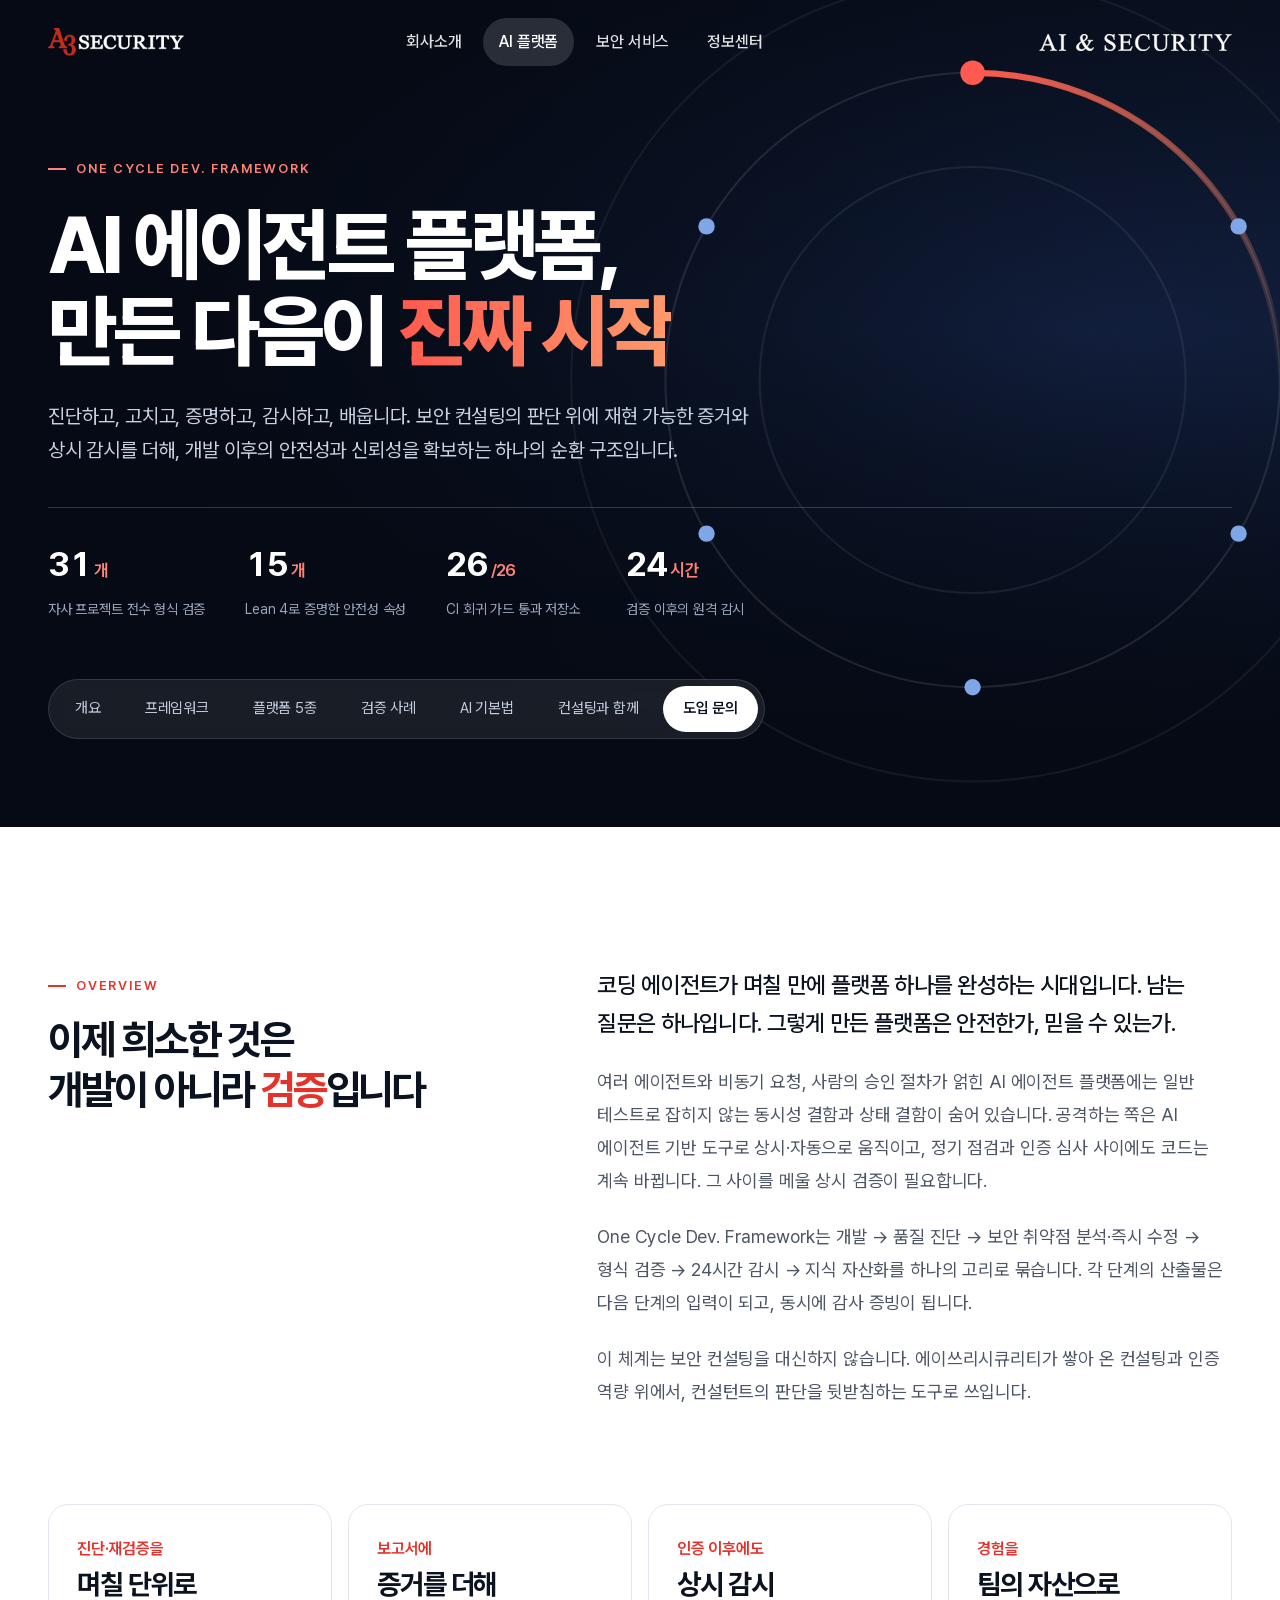
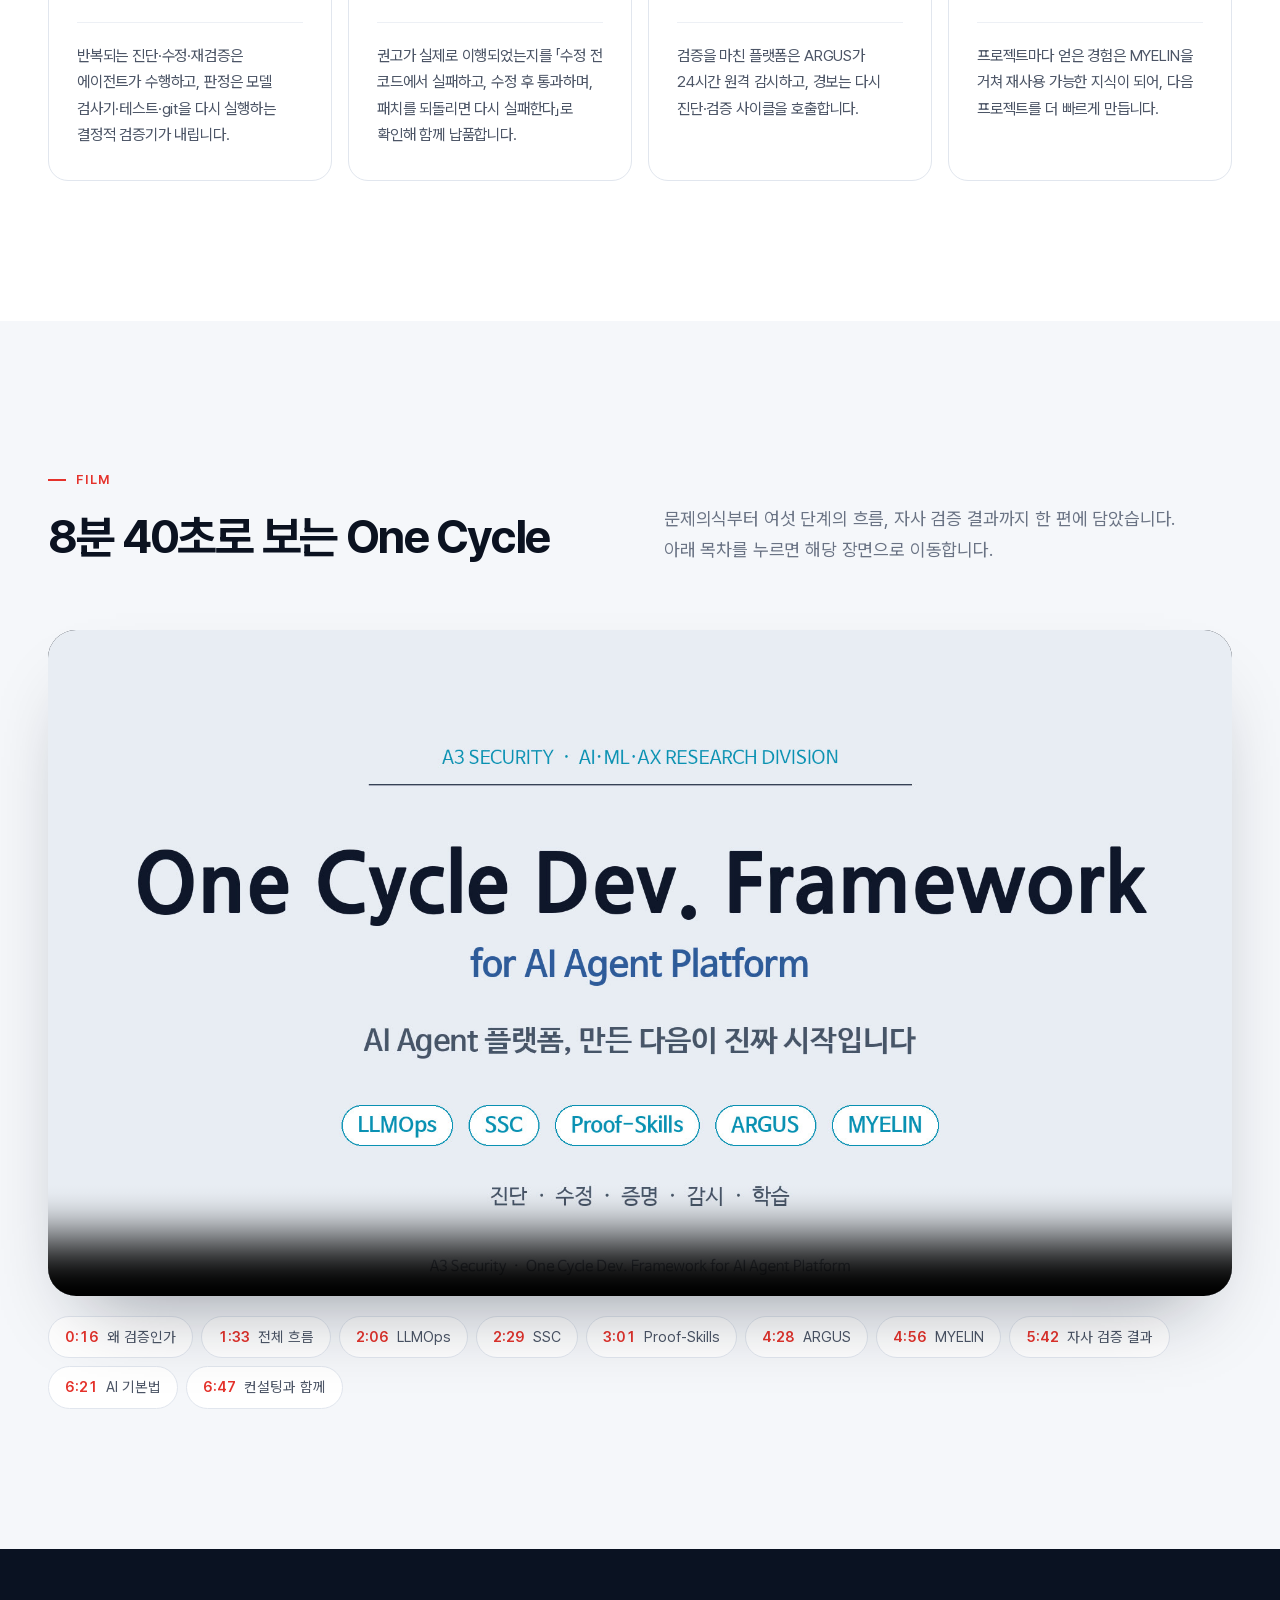
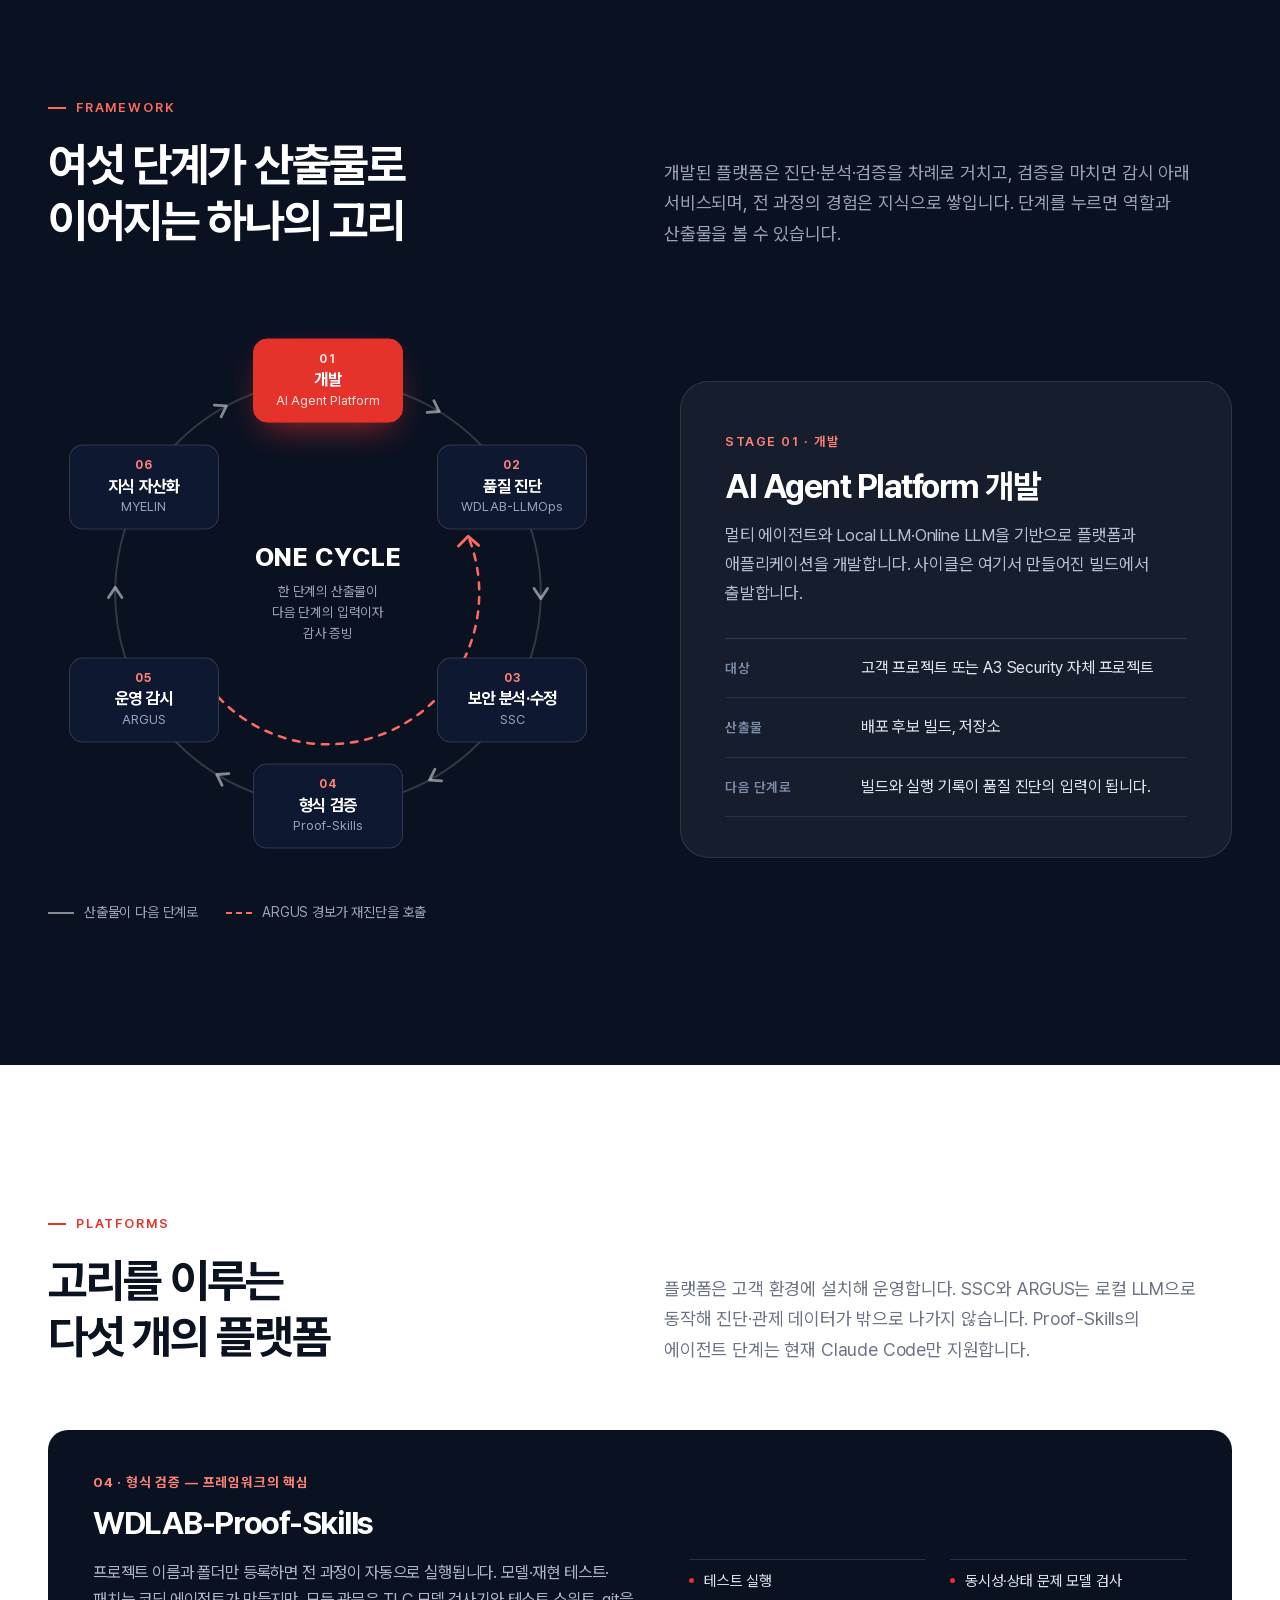
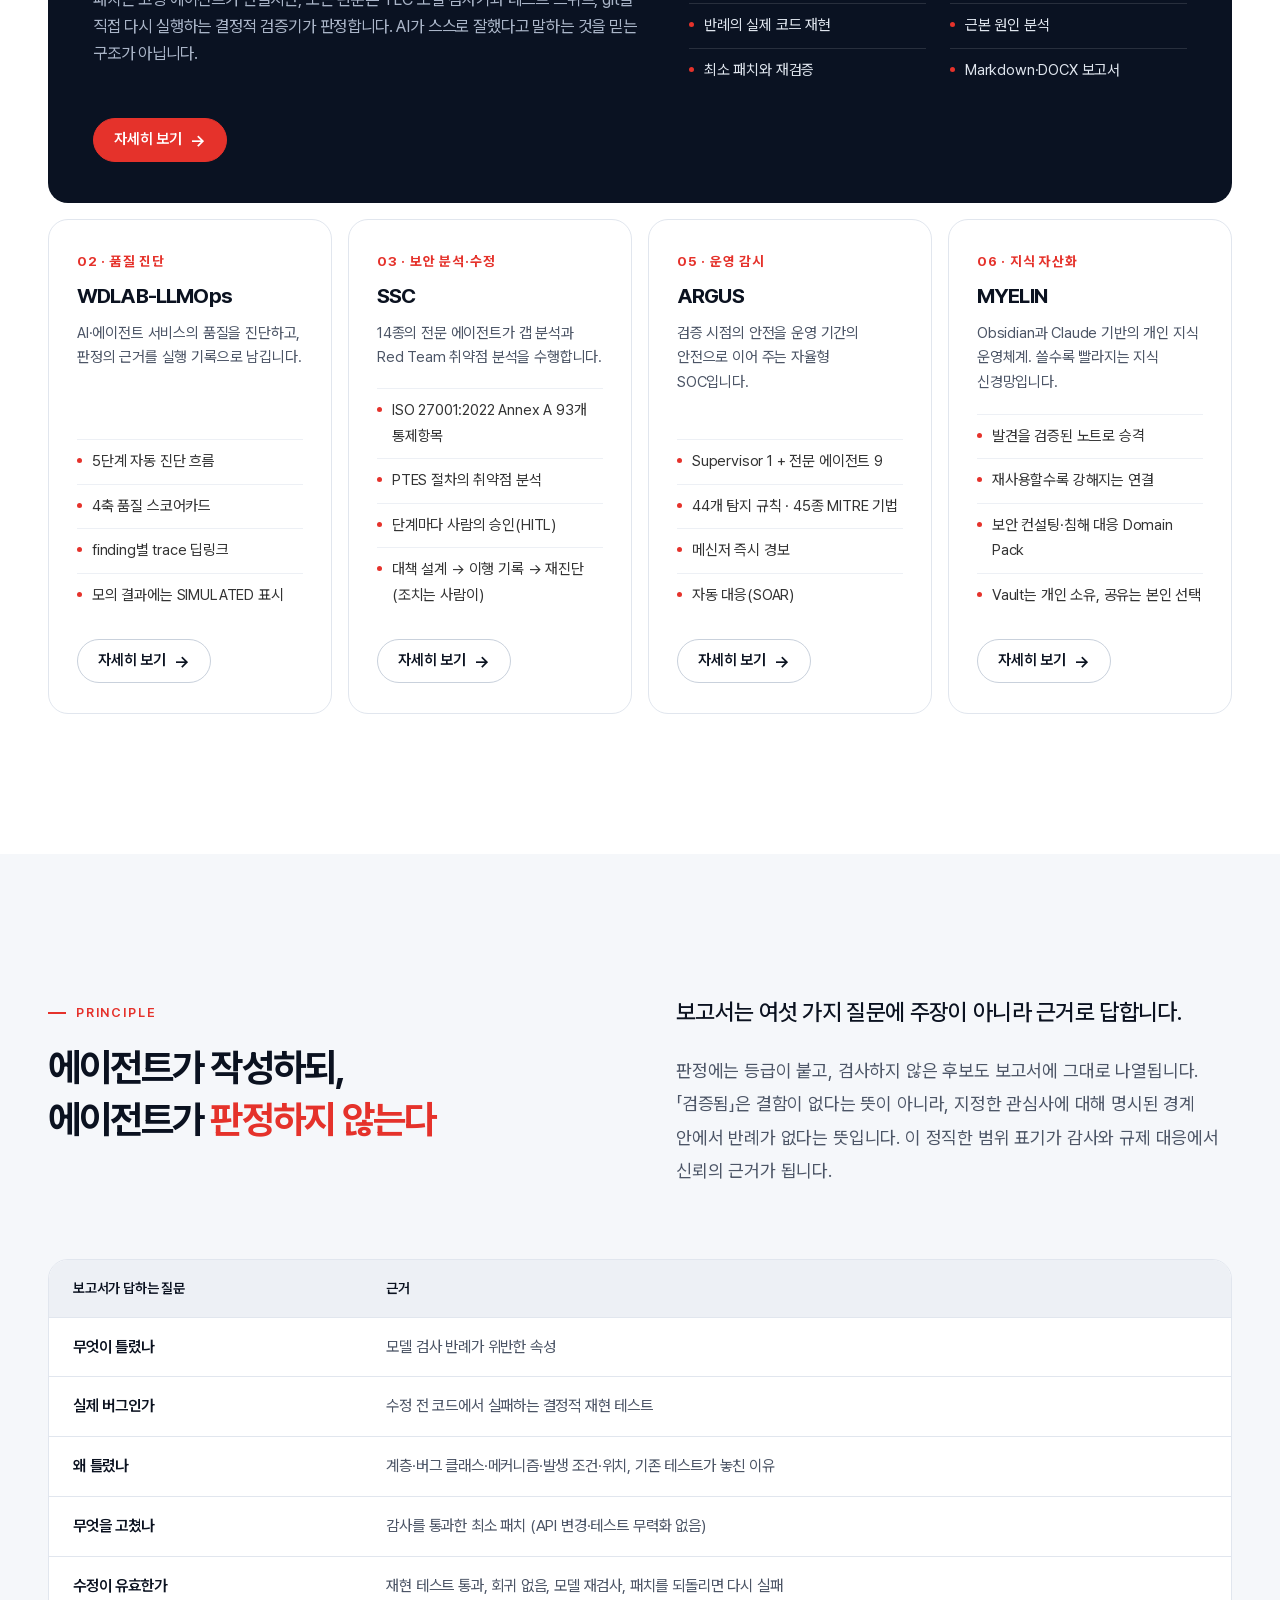
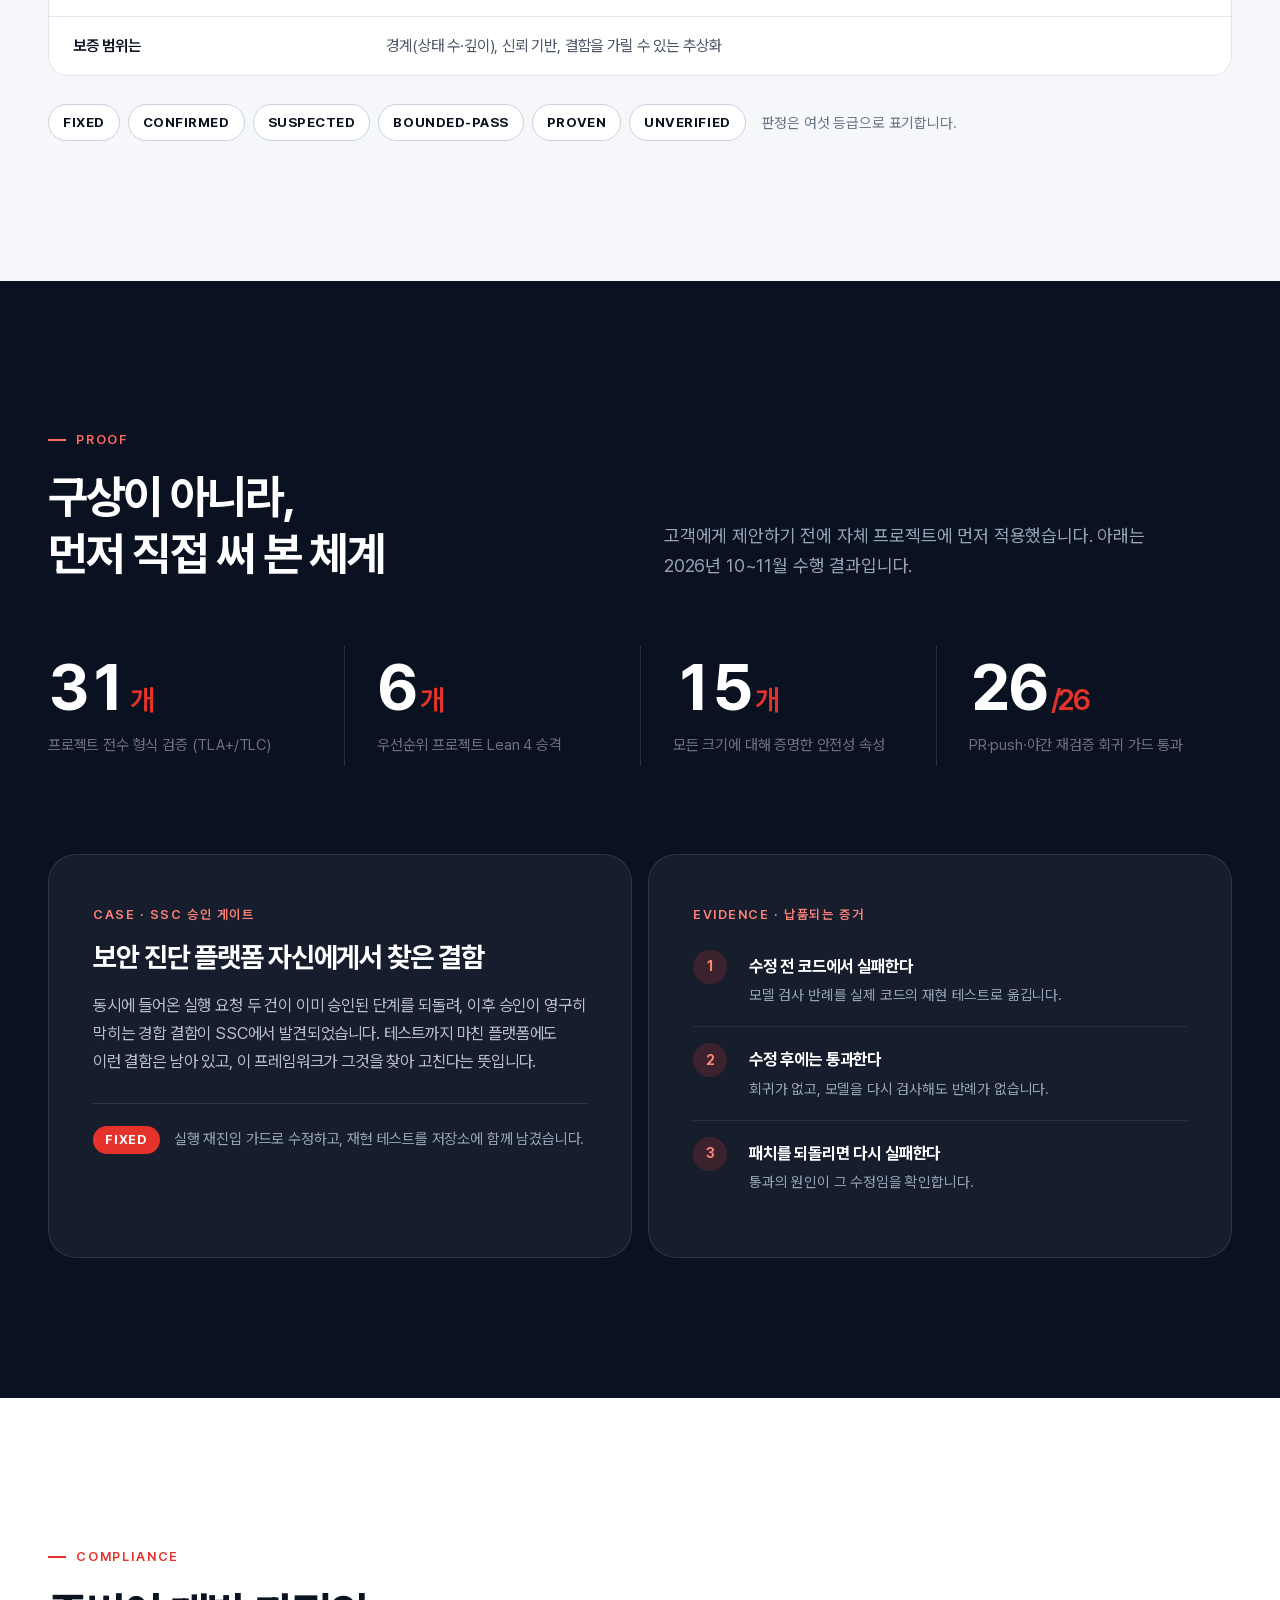
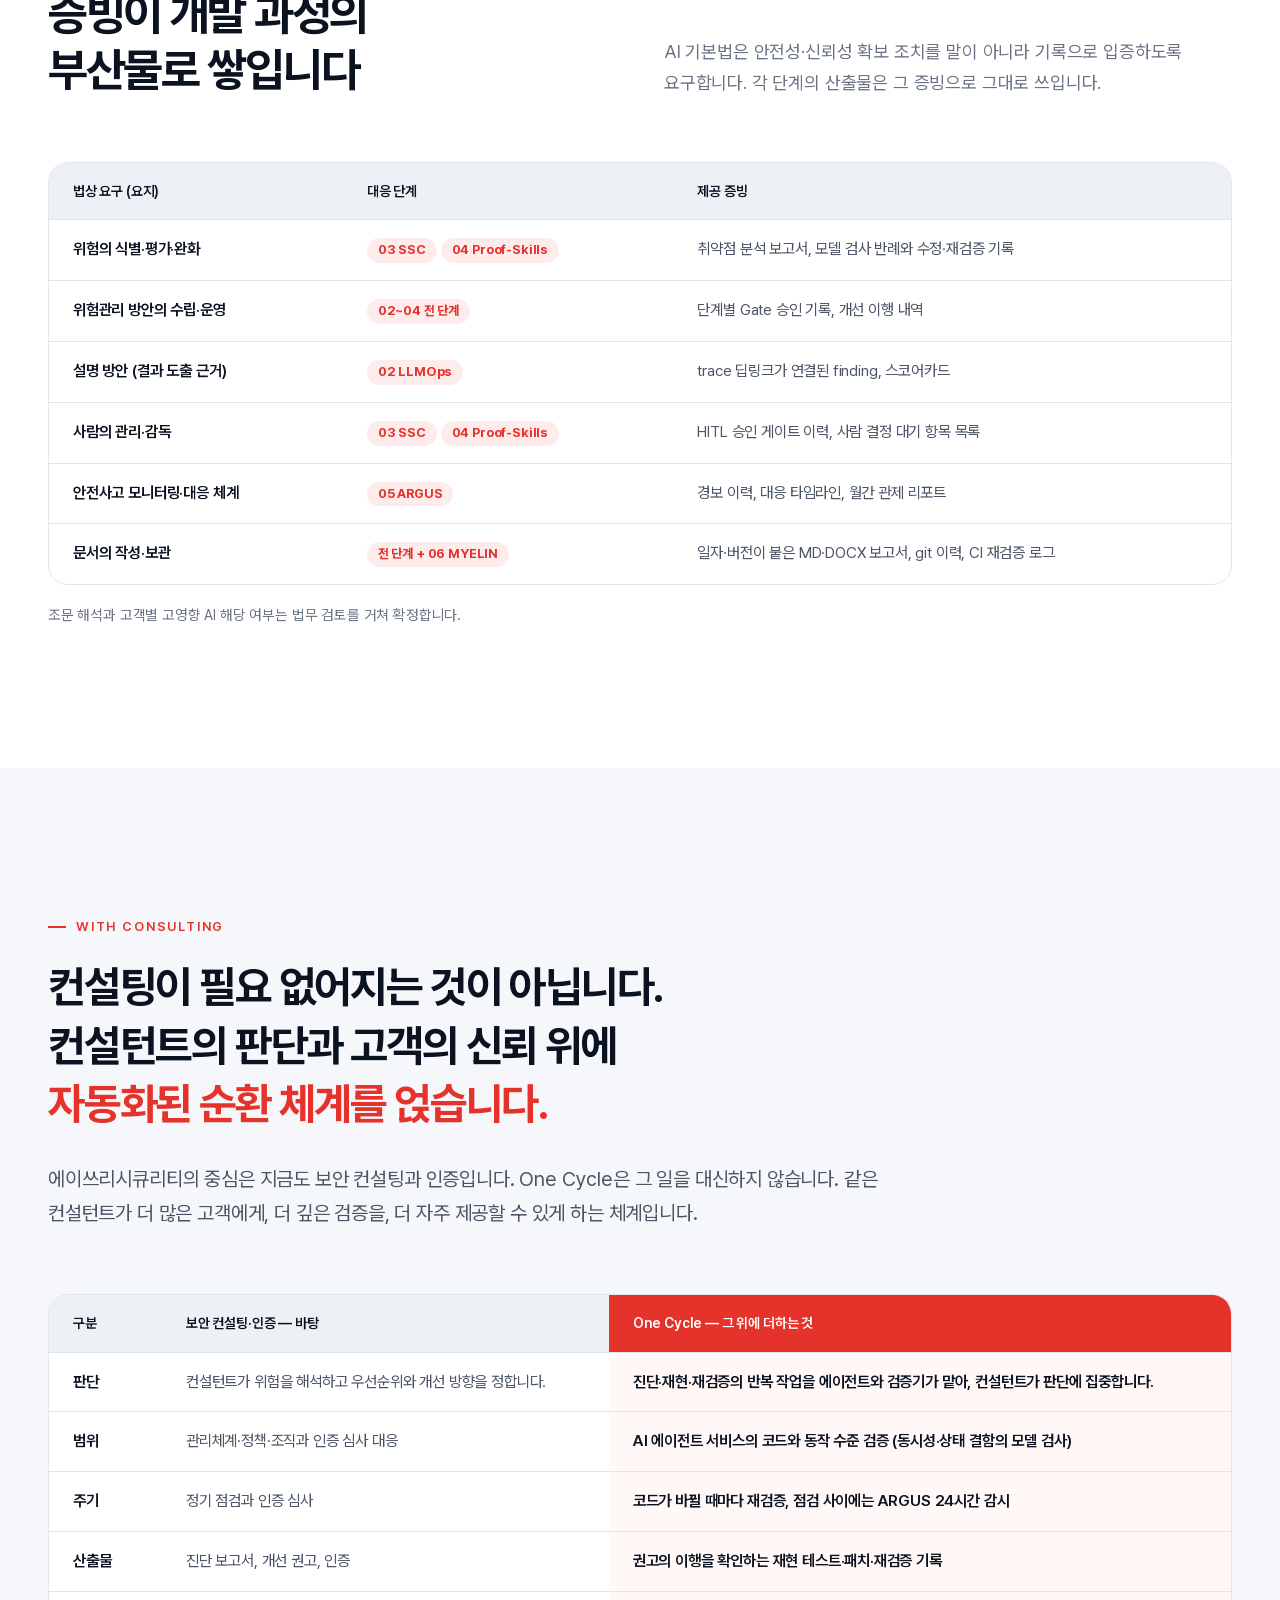
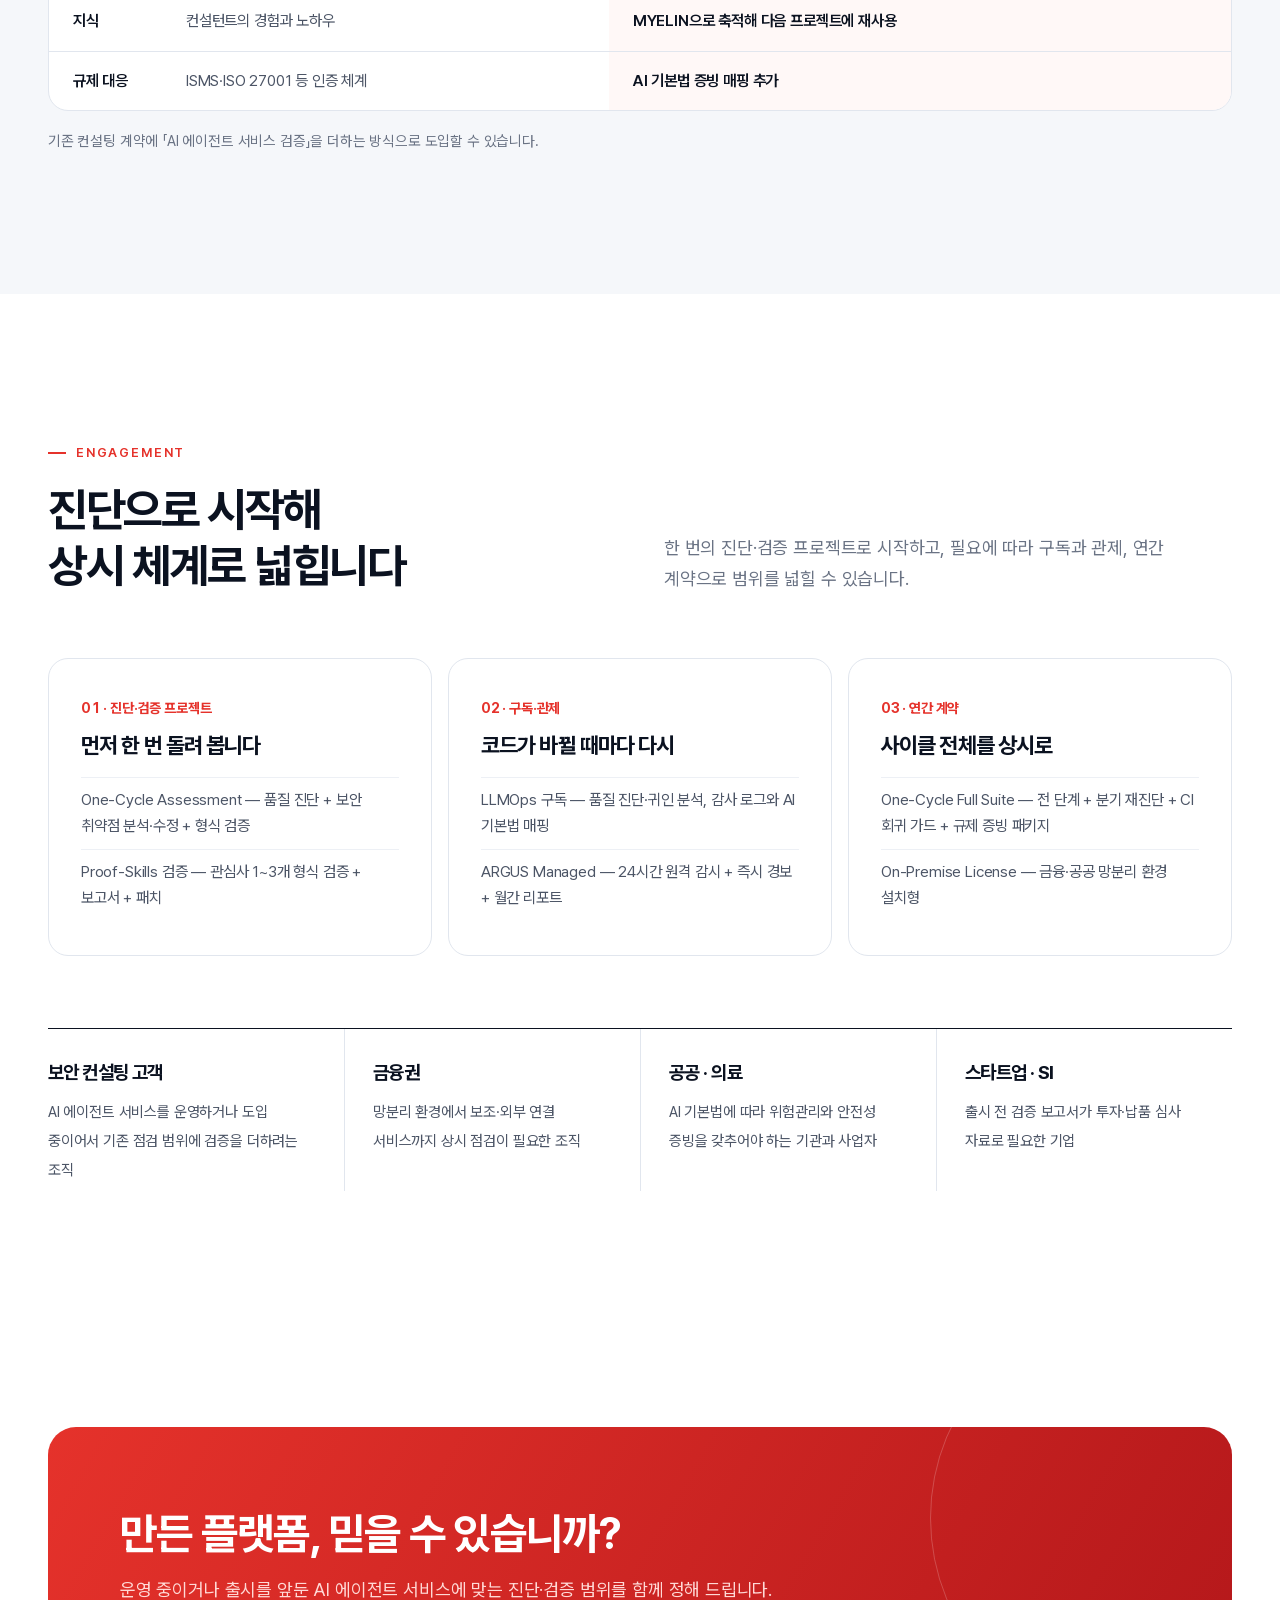
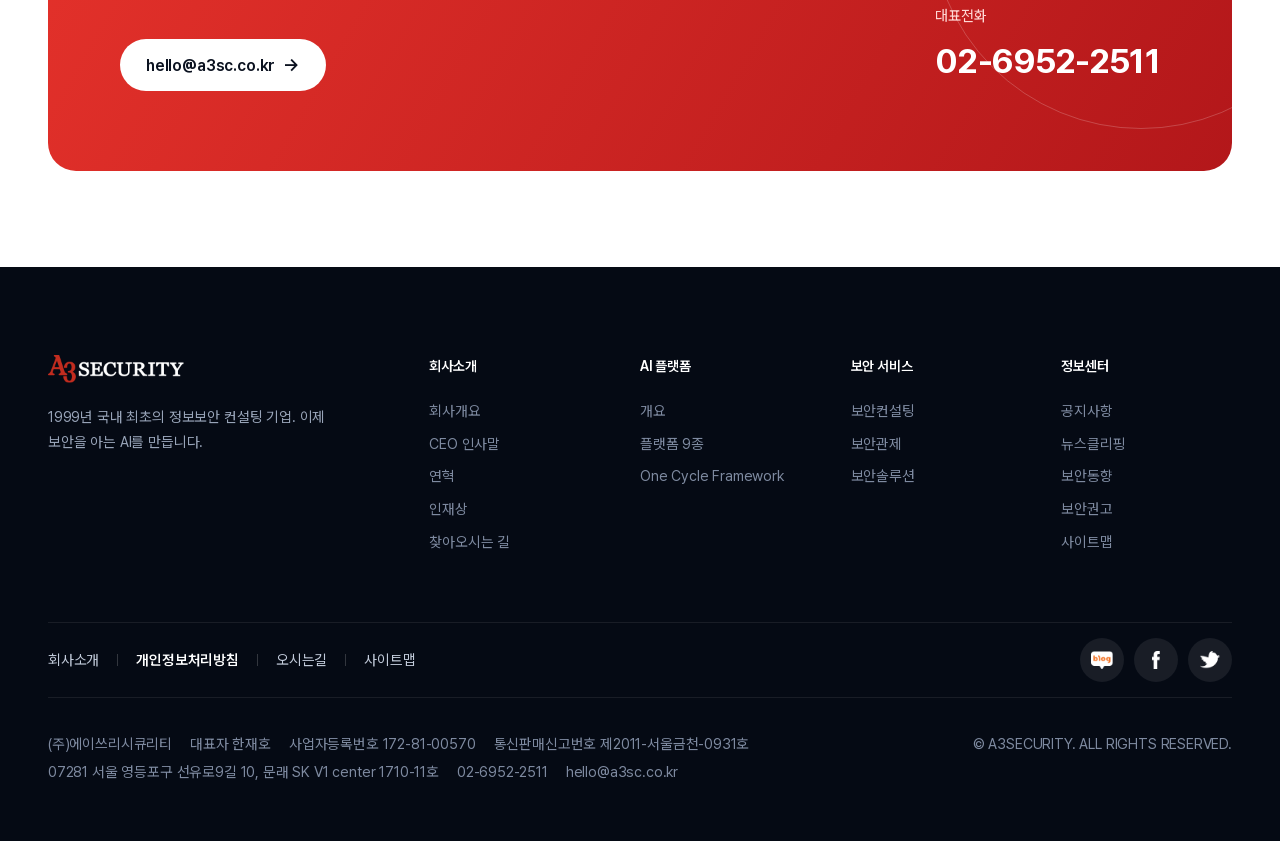
==== commit afbdcd99: "Describe SSC remediation as design, record and re-assessment with human action Co-Authored-By: Claud" ====
--- a/ISMA3SC003M5.html
+++ b/ISMA3SC003M5.html
@@ -139,7 +139,7 @@
         <dl><div><dt>대상</dt><dd>고객 프로젝트 또는 A3 Security 자체 프로젝트</dd></div><div><dt>산출물</dt><dd>배포 후보 빌드, 저장소</dd></div><div><dt>다음 단계로</dt><dd>빌드와 실행 기록이 품질 진단의 입력이 됩니다.</dd></div></dl></article>
       <article class="oc-panel" role="tabpanel" id="oc-p2" aria-labelledby="oc-t2"><span class="st">STAGE 02 · 품질 진단</span><h3>WDLAB-LLMOps</h3><p>에이전트 실행을 기록으로 남기고, 5단계 자동 진단과 4축 스코어카드로 서비스 품질을 진단합니다.</p>
         <dl><div><dt>핵심 기능</dt><dd>5단계 실행 모니터, 4축 스코어카드, finding별 trace 딥링크</dd></div><div><dt>산출물</dt><dd>품질 스코어카드, finding 목록</dd></div><div><dt>증빙으로서</dt><dd>모든 finding이 해당 실행 기록으로 연결되어 「왜 그런 판정인가」를 추적할 수 있습니다.</dd></div></dl></article>
-      <article class="oc-panel" role="tabpanel" id="oc-p3" aria-labelledby="oc-t3"><span class="st">STAGE 03 · 보안 분석·즉시 수정</span><h3>SSC · Self Security Consulting</h3><p>셀프 보안 자가진단과 Red Team 취약점 분석을 수행하고, 문제가 되는 사안은 곧바로 수정합니다.</p>
+      <article class="oc-panel" role="tabpanel" id="oc-p3" aria-labelledby="oc-t3"><span class="st">STAGE 03 · 보안 분석·즉시 수정</span><h3>SSC · Self Security Consulting</h3><p>셀프 보안 자가진단과 Red Team 취약점 분석을 수행하고, 발견한 사안은 대책 설계와 이행 기록, 재진단으로 이어 갑니다. 실제 조치는 사람이 합니다.</p>
         <dl><div><dt>핵심 기능</dt><dd>ISO 27001:2022 기반 6단계 자가진단, PTES 8단계 Red Team 취약점 분석</dd></div><div><dt>산출물</dt><dd>취약점 분석 보고서, 개선 이행 내역</dd></div><div><dt>다음 단계로</dt><dd>수정이 유효한지는 형식 검증 단계가 확인합니다.</dd></div></dl></article>
       <article class="oc-panel" role="tabpanel" id="oc-p4" aria-labelledby="oc-t4"><span class="st">STAGE 04 · 형식 검증</span><h3>WDLAB-Proof-Skills</h3><p>가장 위험한 동시성·상태 문제를 골라 모델 검사를 하고, 반례를 실제 코드에서 재현한 뒤 수정하고 다시 검증합니다.</p>
         <dl><div><dt>핵심 기능</dt><dd>테스트 → 모델 검사 → 반례 재현 → 원인 분석 → 수정 → 재검증</dd></div><div><dt>산출물</dt><dd>판정이 붙은 Markdown·DOCX 보고서, 패치 브랜치</dd></div><div><dt>원칙</dt><dd>에이전트가 작성하되, 에이전트가 판정하지 않습니다.</dd></div></dl></article>
@@ -167,7 +167,7 @@
       <ul><li>5단계 자동 진단 흐름</li><li>4축 품질 스코어카드</li><li>finding별 trace 딥링크</li><li>모의 결과에는 SIMULATED 표시</li></ul>
       <a class="oc-more" href="/a3sc/ISMA3SC003M6.do" aria-label="WDLAB-LLMOps 자세히 보기">자세히 보기 <span class="ar">→</span></a></article>
     <article><span class="oc-no">03 · 보안 분석·수정</span><h3>SSC</h3><p>14종의 전문 에이전트가 갭 분석과 Red Team 취약점 분석을 수행합니다.</p>
-      <ul><li>ISO 27001:2022 Annex A 93개 통제항목</li><li>PTES 절차의 취약점 분석</li><li>단계마다 사람의 승인(HITL)</li><li>발견 사안의 즉시 수정·개선</li></ul>
+      <ul><li>ISO 27001:2022 Annex A 93개 통제항목</li><li>PTES 절차의 취약점 분석</li><li>단계마다 사람의 승인(HITL)</li><li>대책 설계 → 이행 기록 → 재진단 (조치는 사람이)</li></ul>
       <a class="oc-more" href="/a3sc/ISMA3SC003M7.do" aria-label="SSC 자세히 보기">자세히 보기 <span class="ar">→</span></a></article>
     <article><span class="oc-no">05 · 운영 감시</span><h3>ARGUS</h3><p>검증 시점의 안전을 운영 기간의 안전으로 이어 주는 자율형 SOC입니다.</p>
       <ul><li>Supervisor 1 + 전문 에이전트 9</li><li>44개 탐지 규칙 · 45종 MITRE 기법</li><li>메신저 즉시 경보</li><li>자동 대응(SOAR)</li></ul>
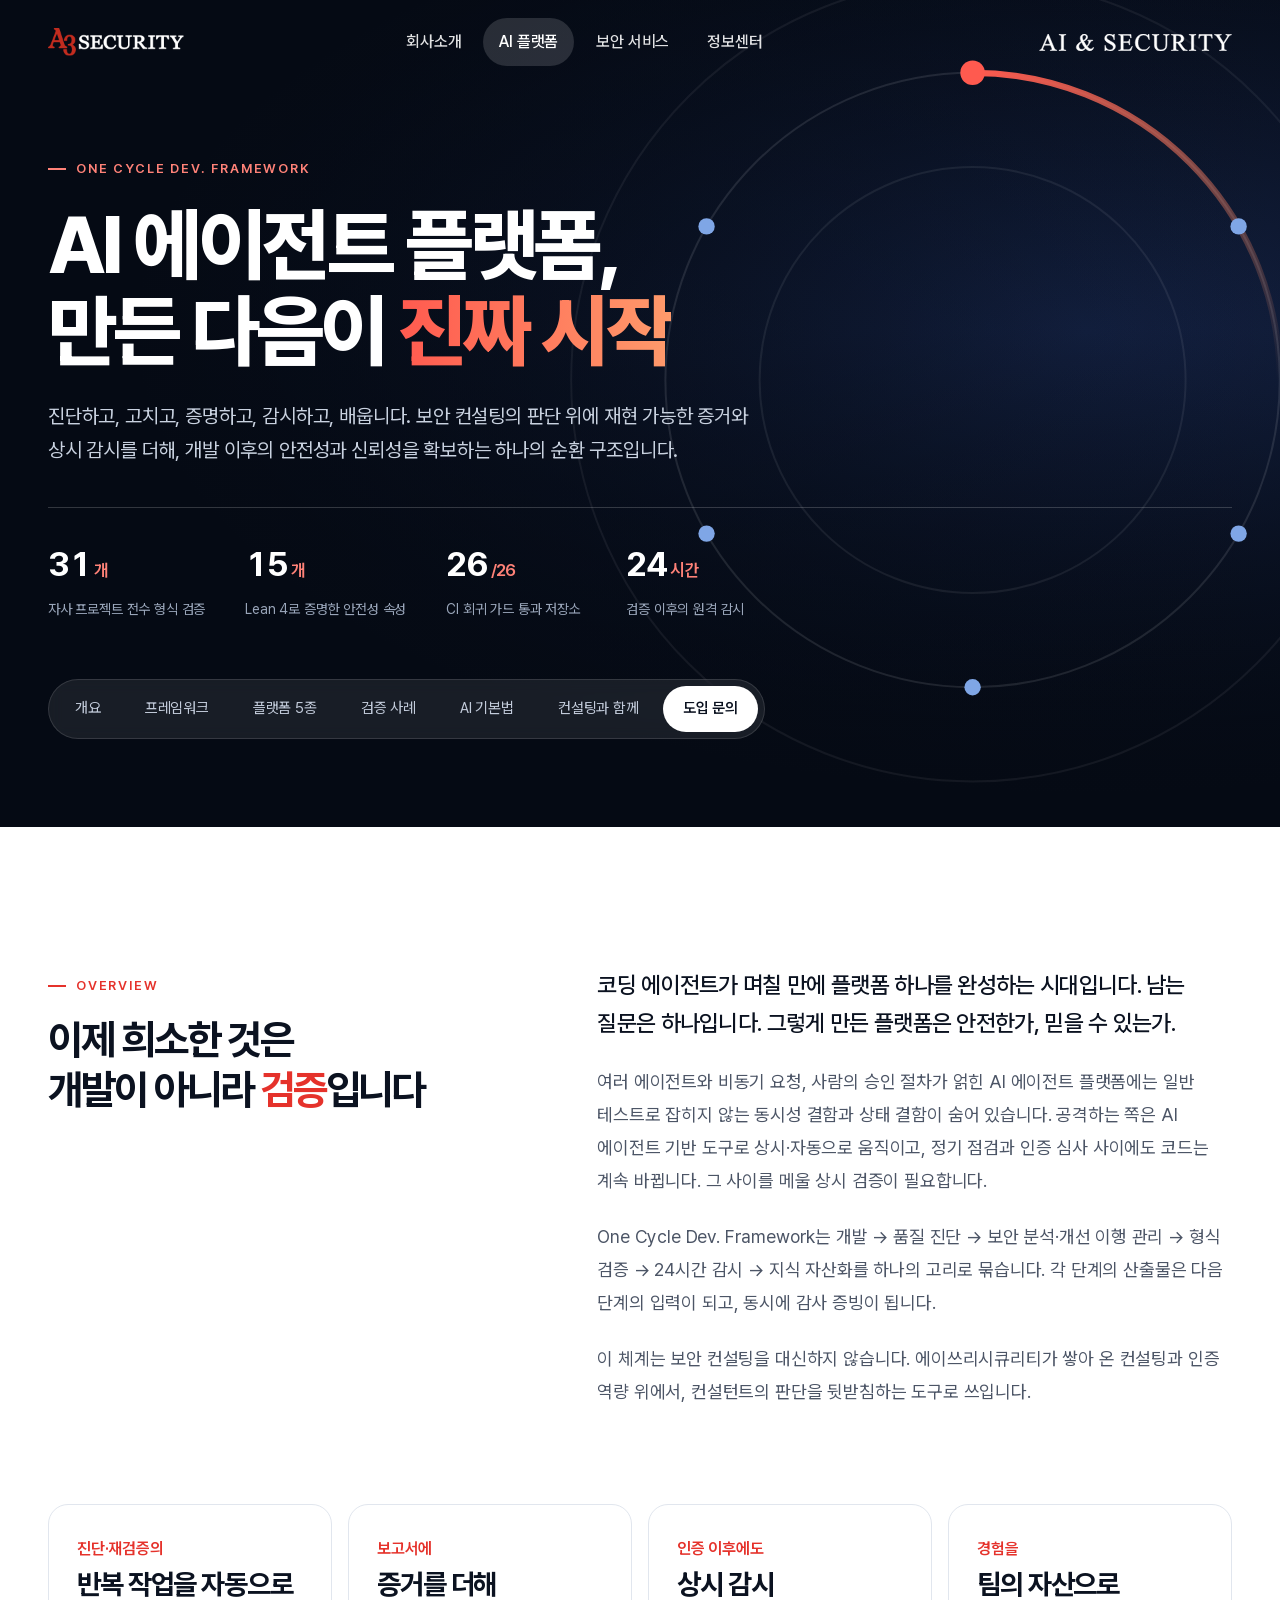
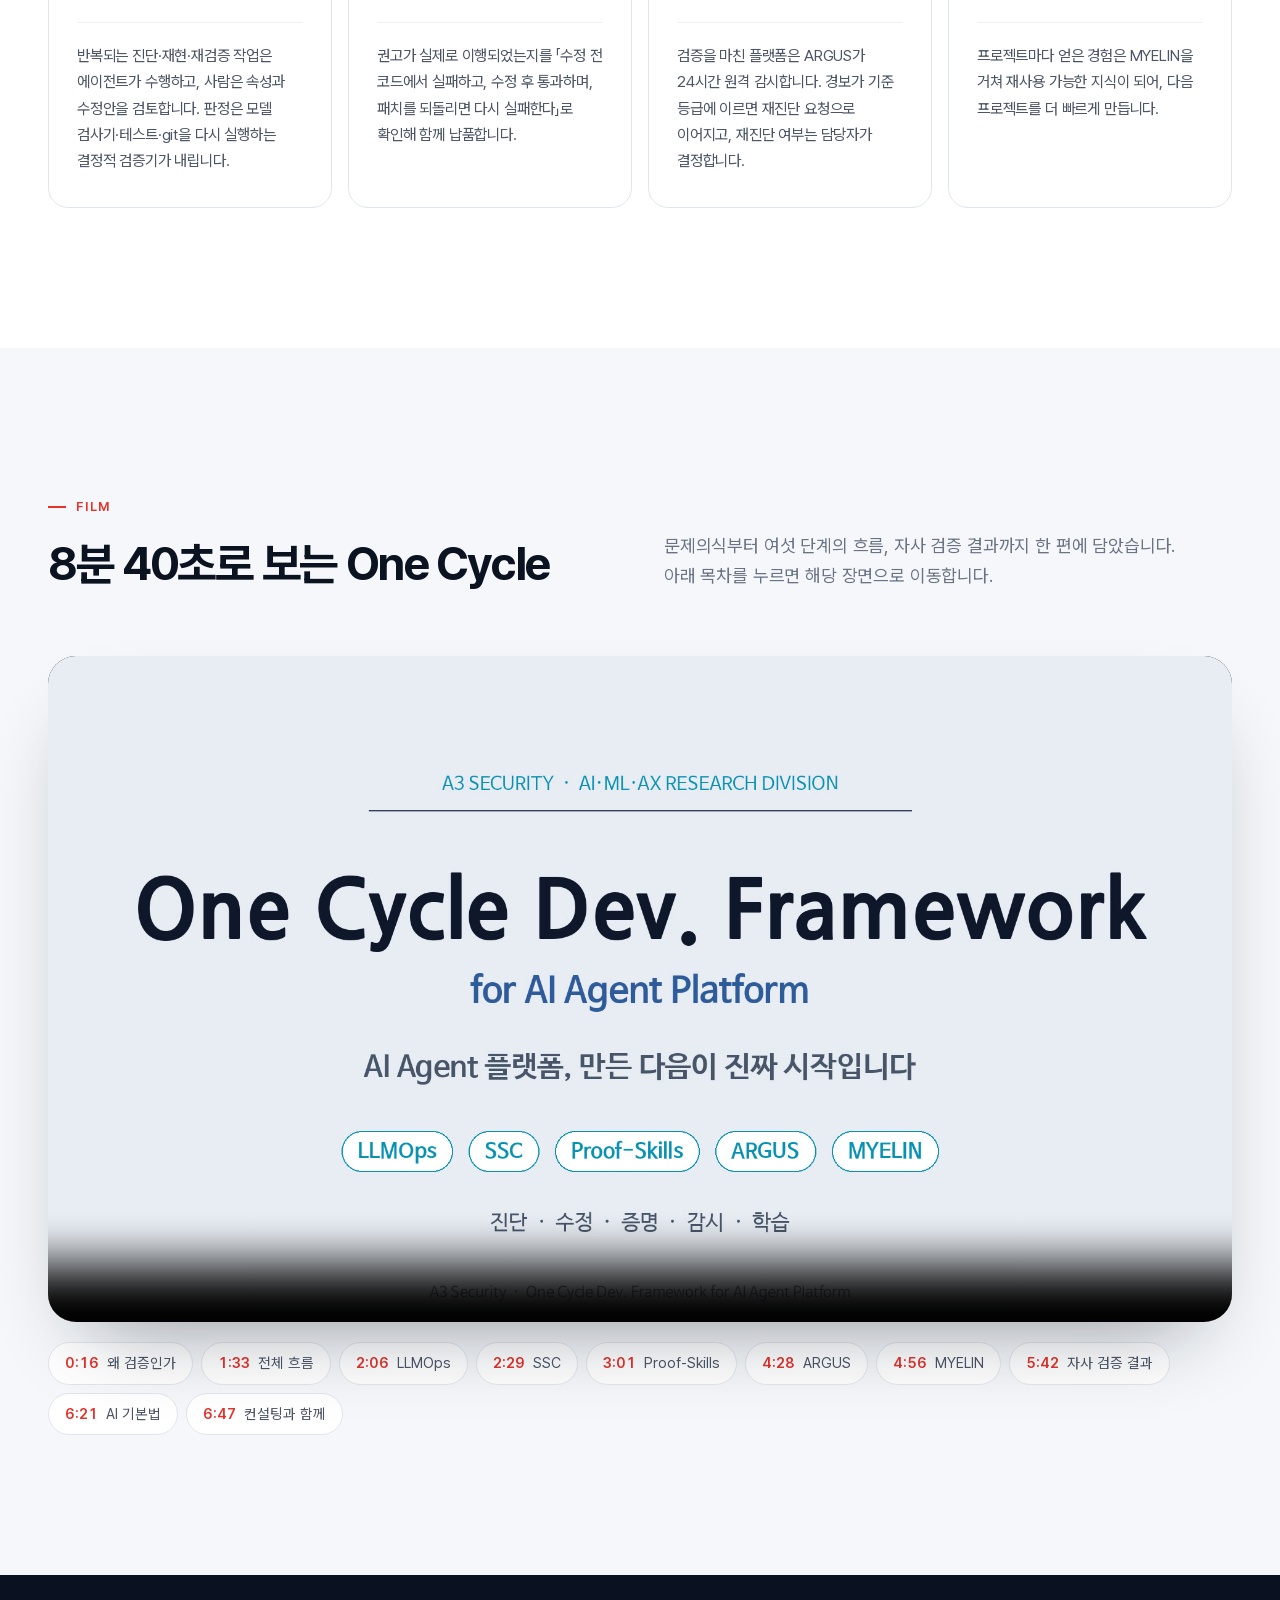
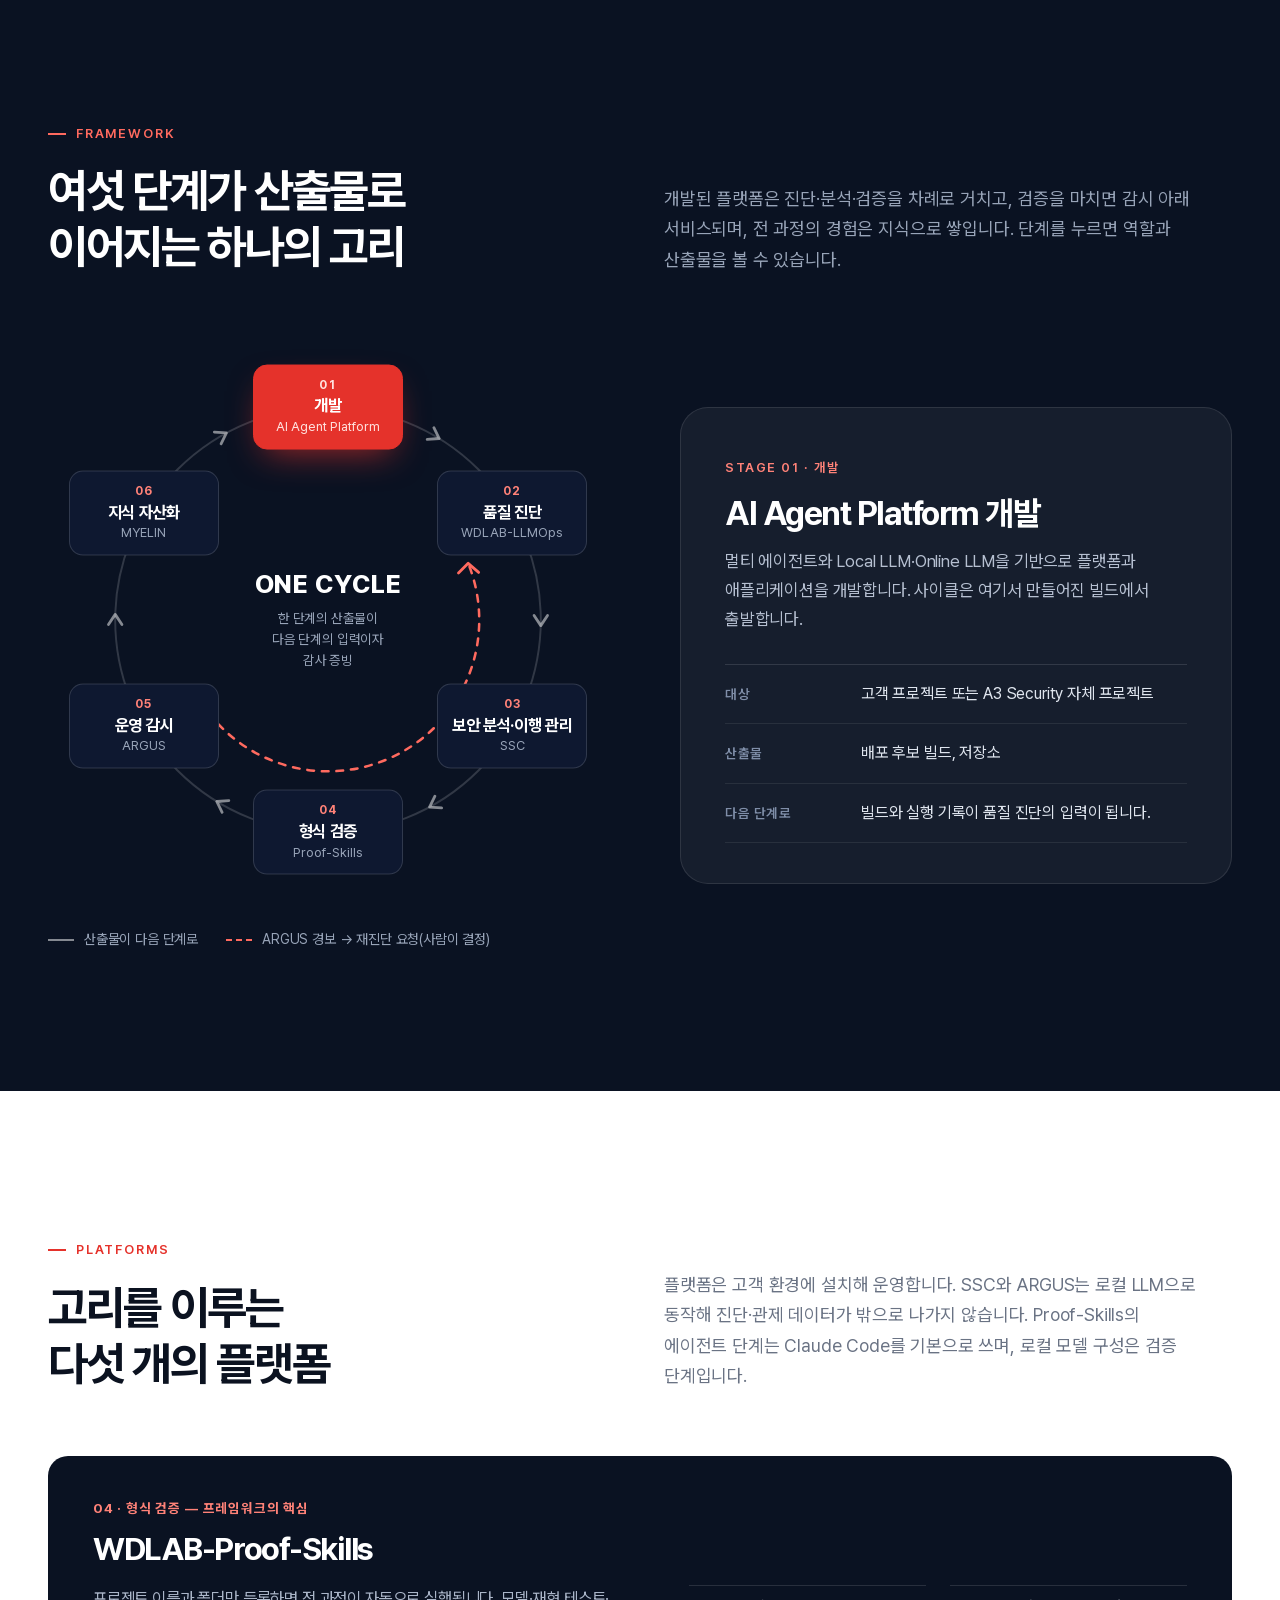
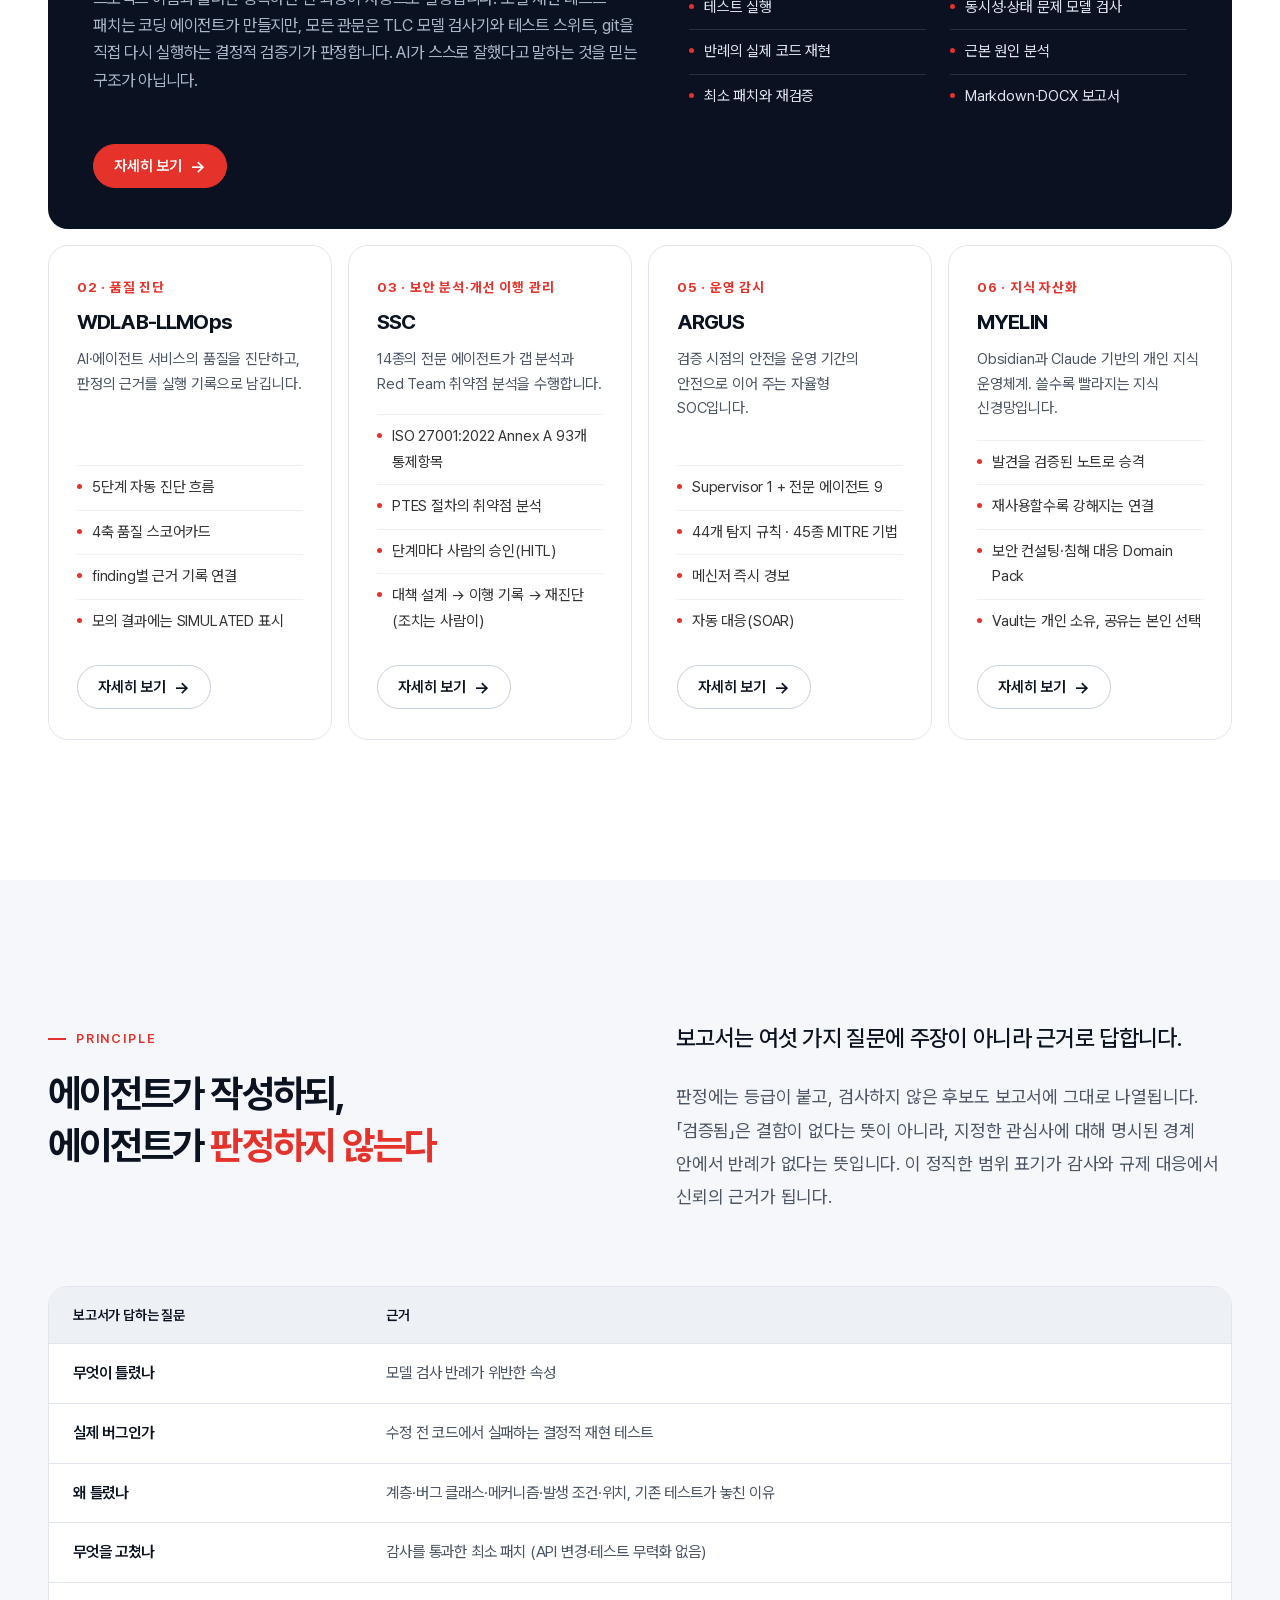
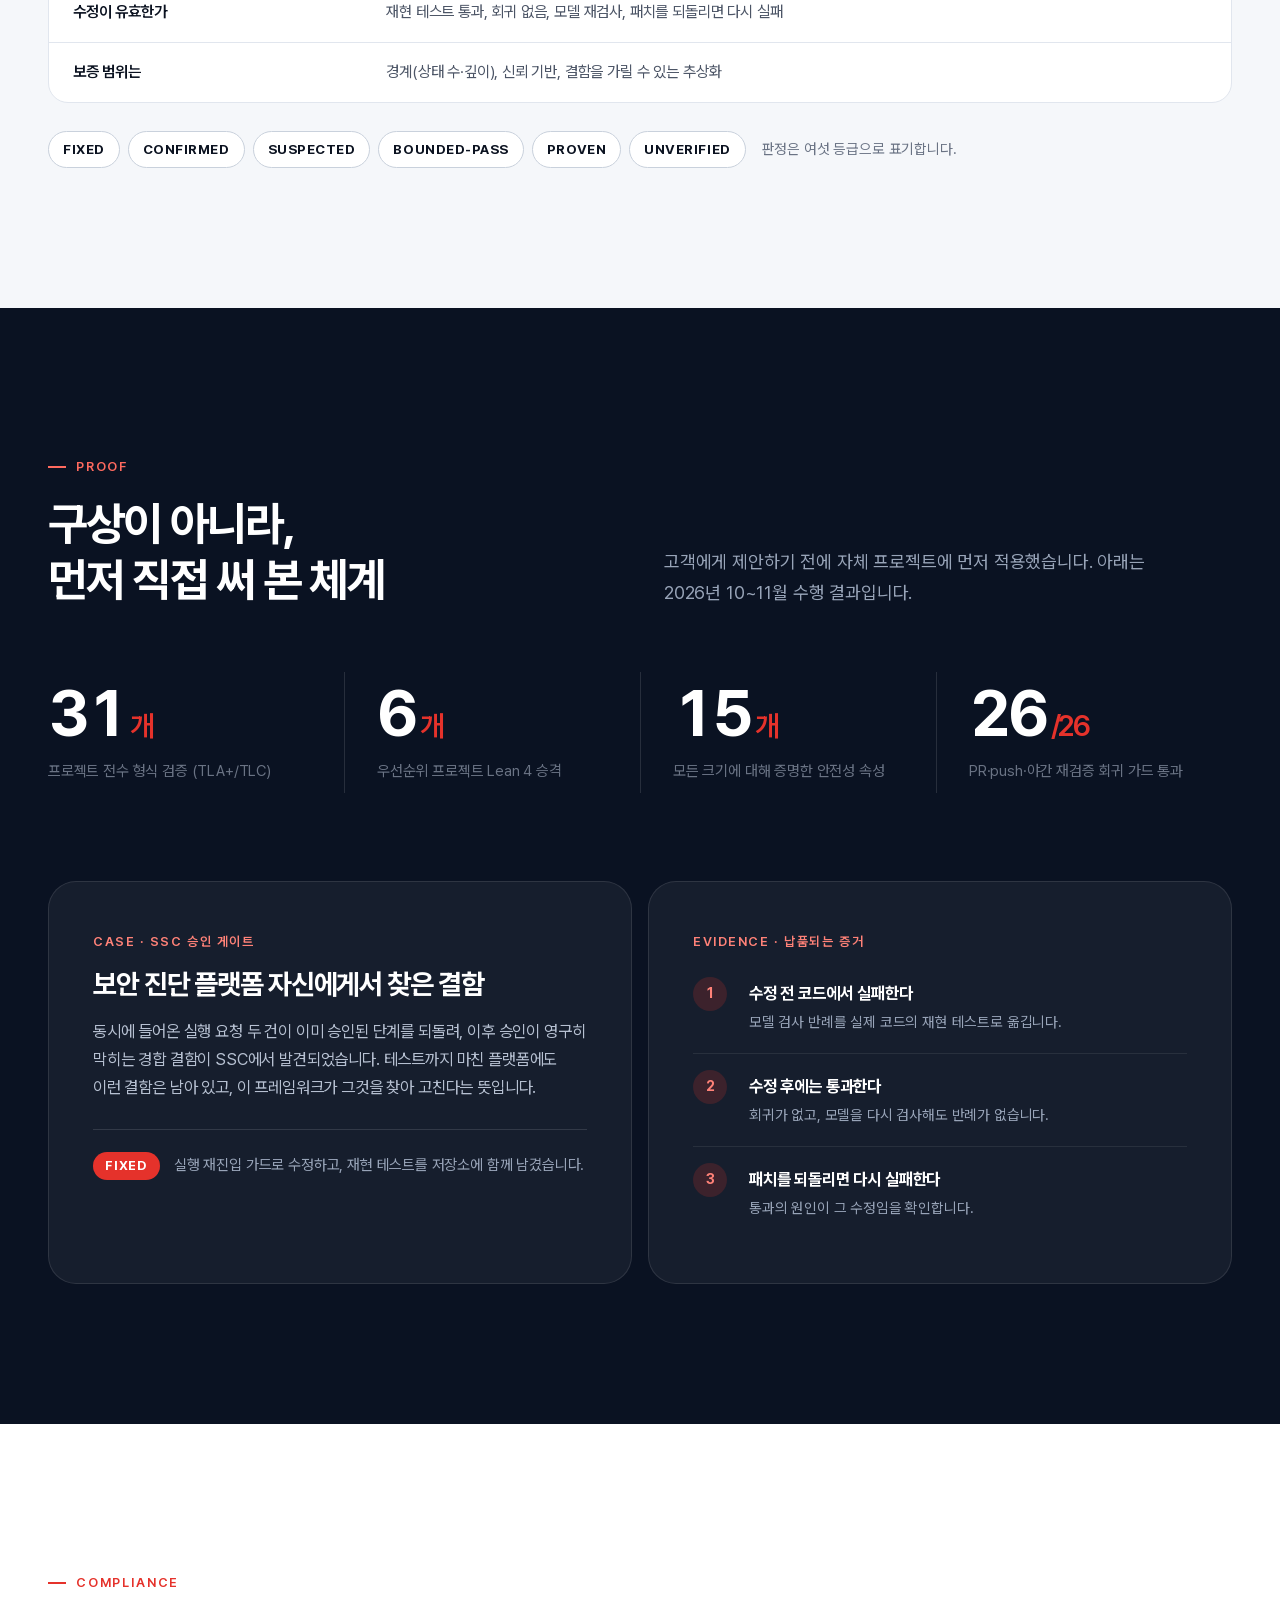
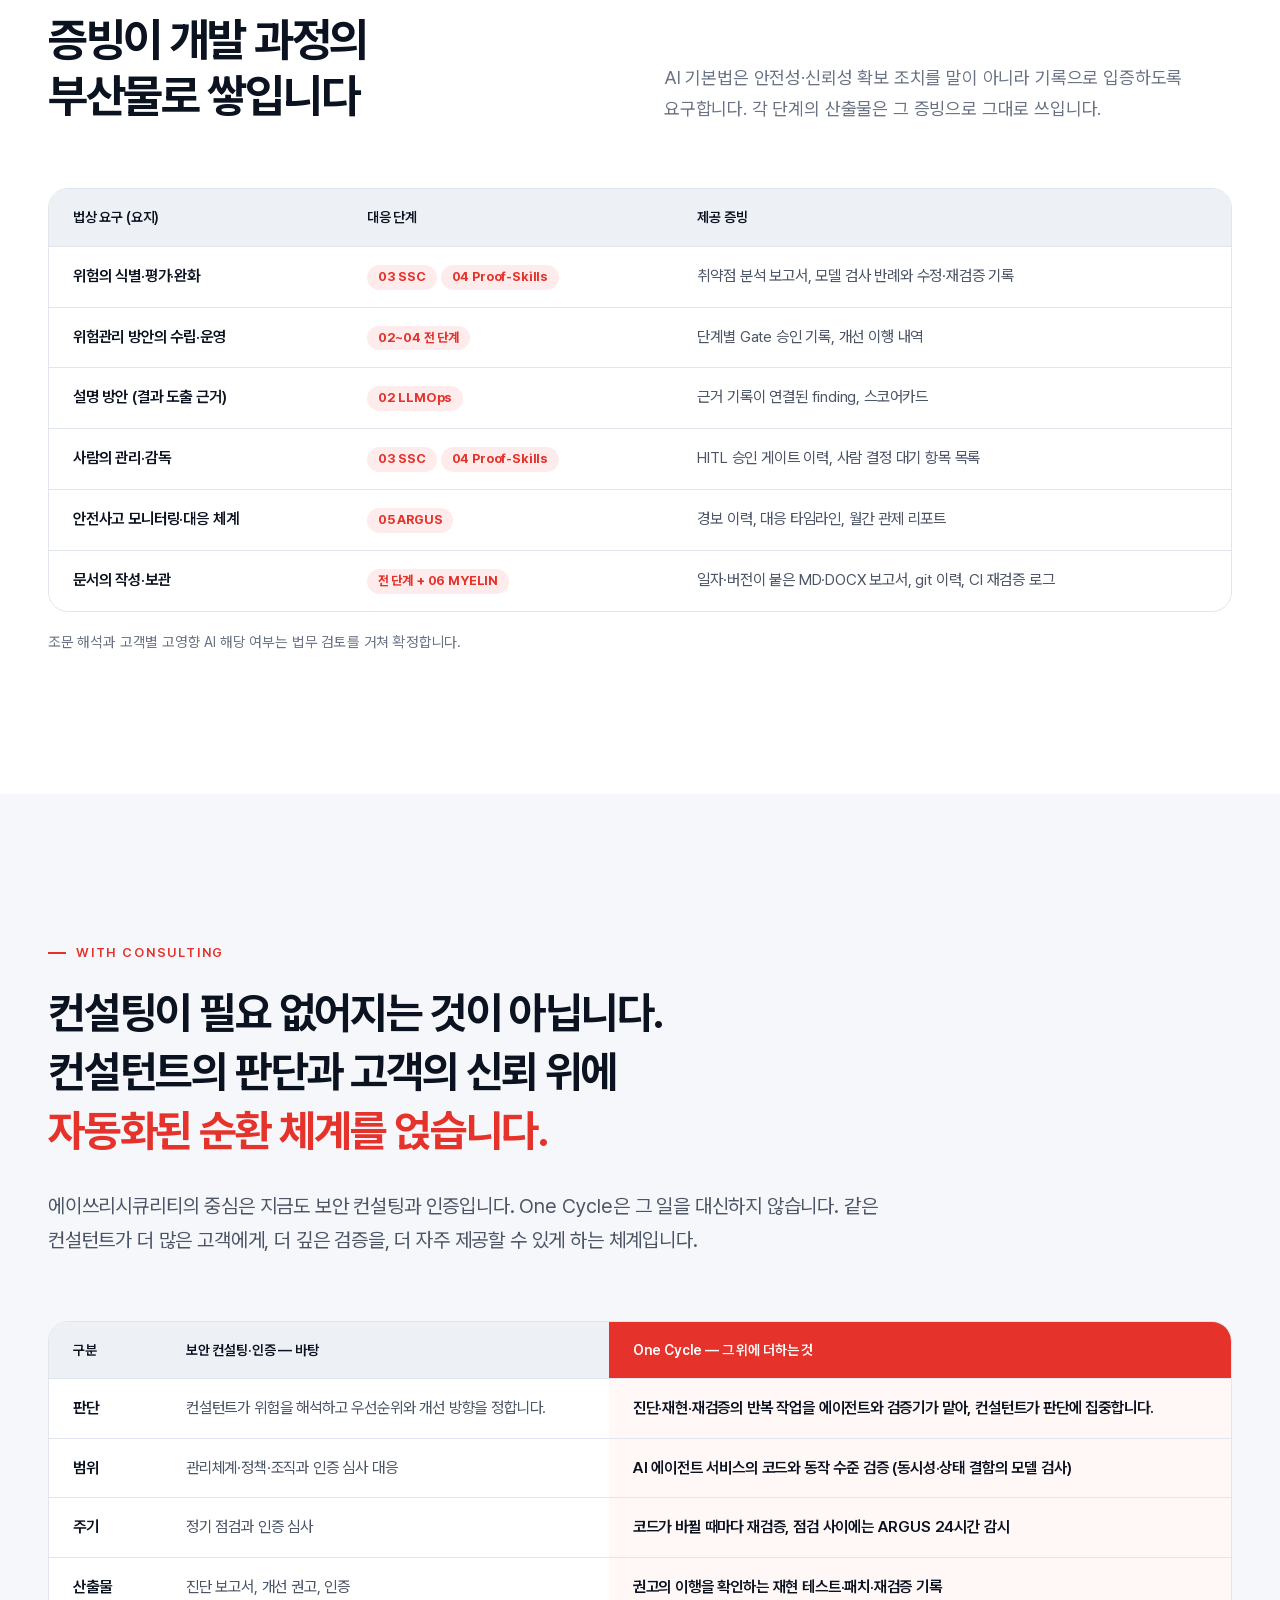
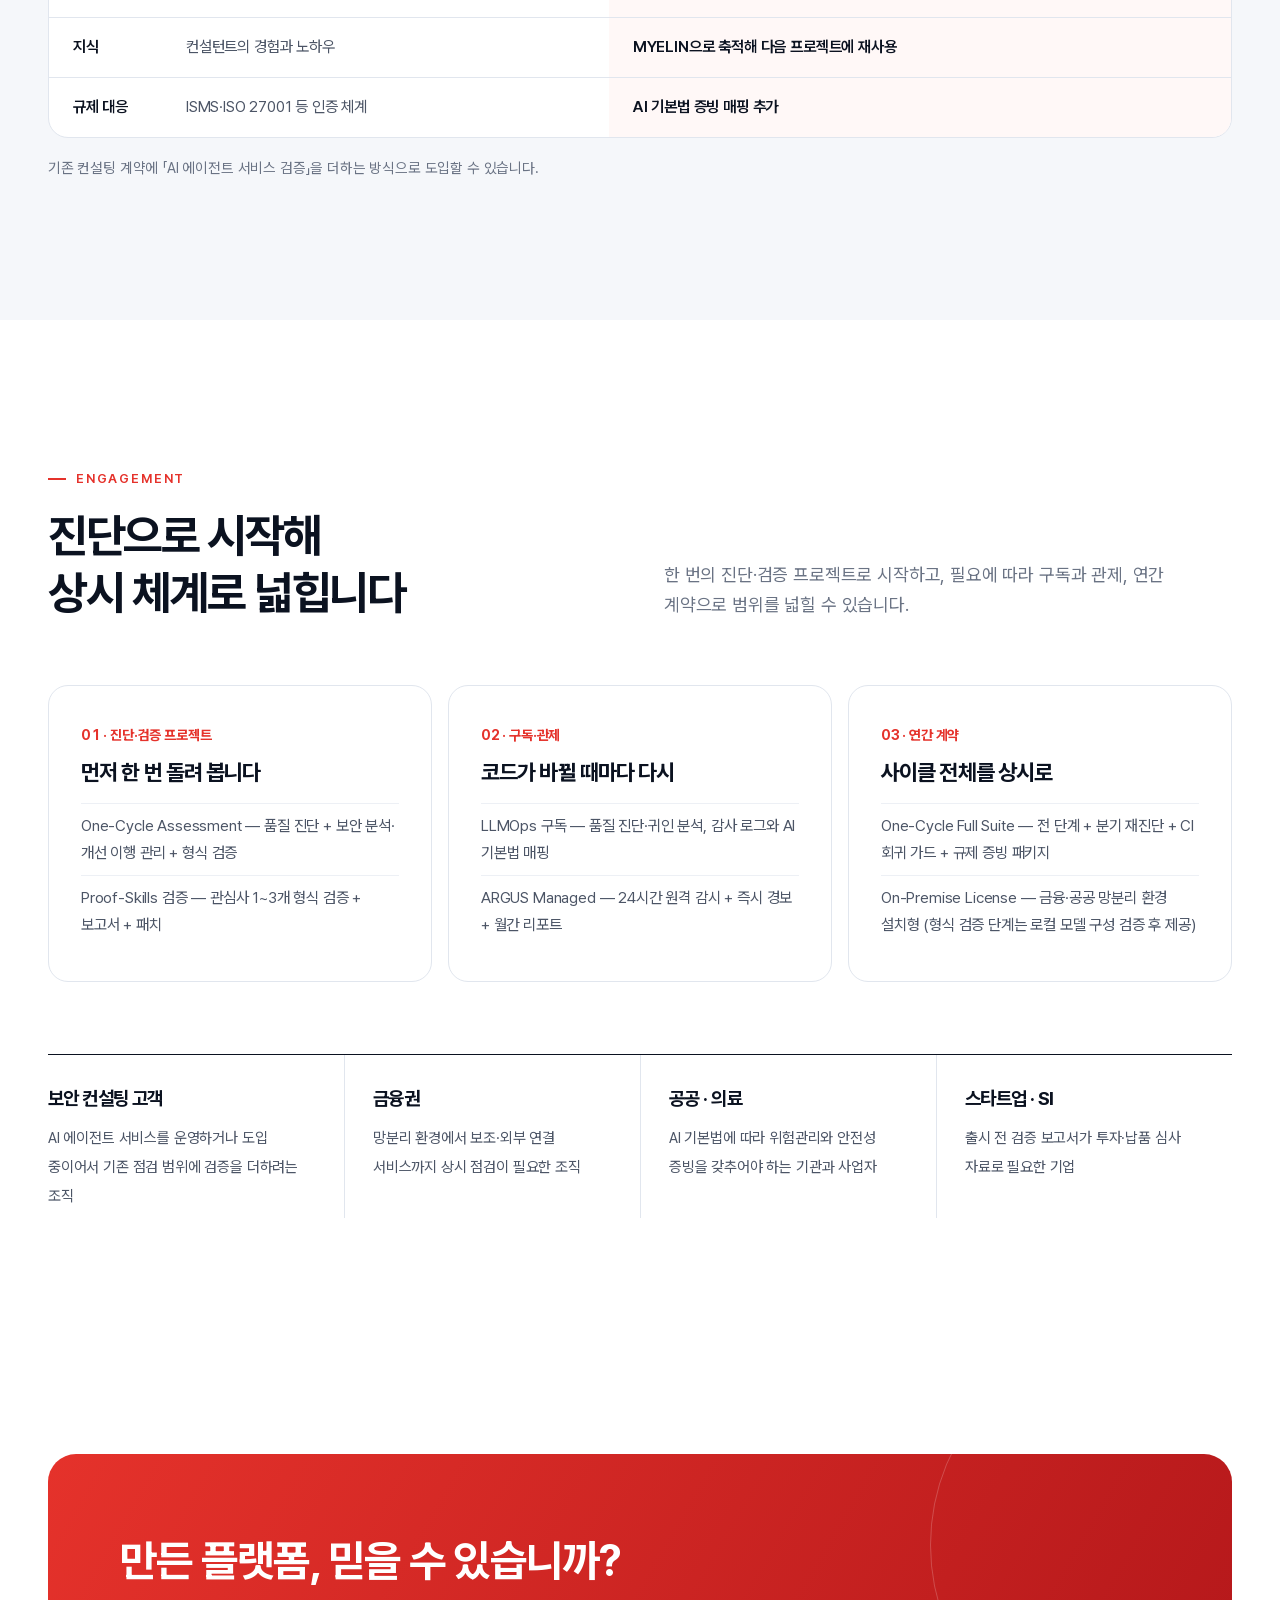
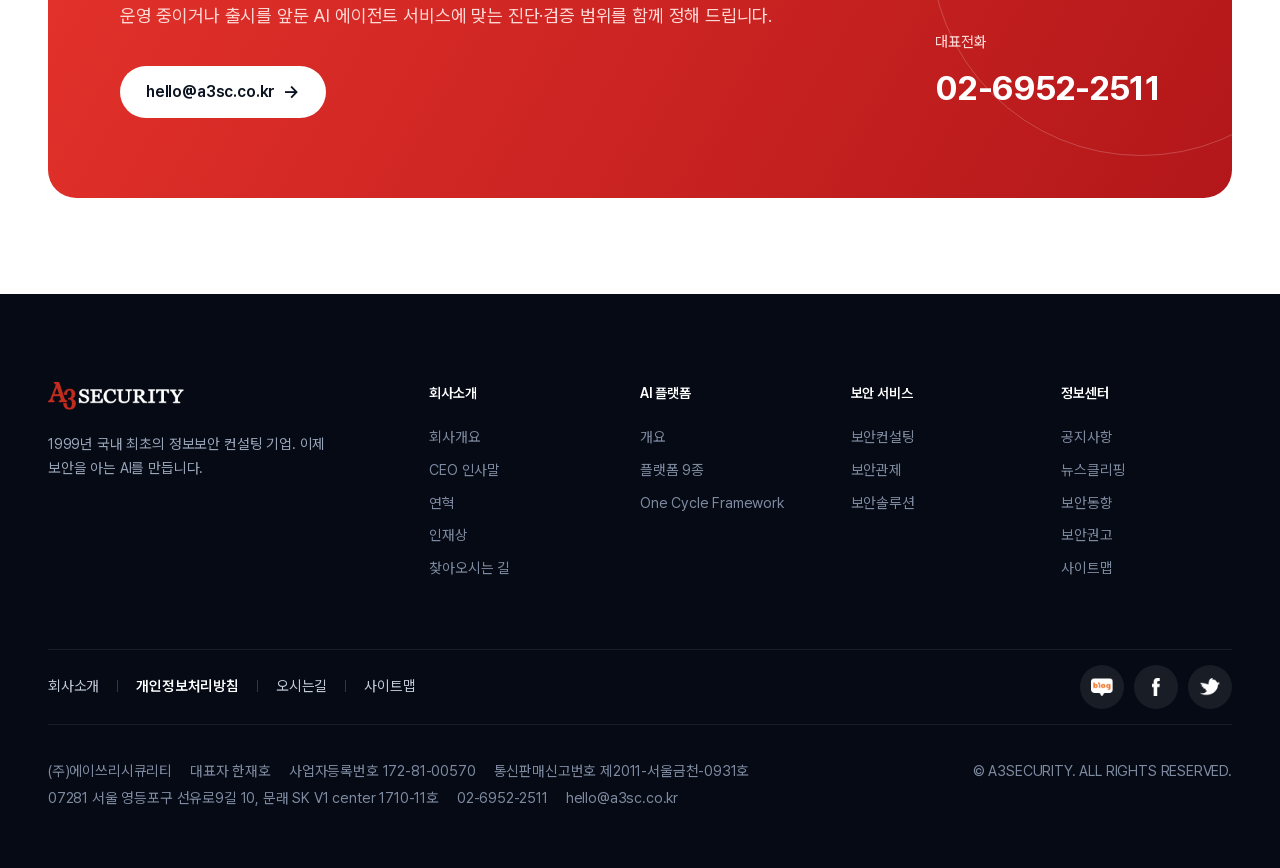
==== commit b500a6ae: "Align wording with what is implemented (One Cycle v3.0 plan) Co-Authored-By: Claude Fable 5.2 <norep" ====
--- a/ISMA3SC003M5.html
+++ b/ISMA3SC003M5.html
@@ -83,12 +83,12 @@
   <div class="intro"><div><span class="kicker">Overview</span><h2>이제 희소한 것은<br>개발이 아니라 <em>검증</em>입니다</h2></div>
     <div class="prose"><p class="big">코딩 에이전트가 며칠 만에 플랫폼 하나를 완성하는 시대입니다. 남는 질문은 하나입니다. 그렇게 만든 플랫폼은 안전한가, 믿을 수 있는가.</p>
     <p>여러 에이전트와 비동기 요청, 사람의 승인 절차가 얽힌 AI 에이전트 플랫폼에는 일반 테스트로 잡히지 않는 동시성 결함과 상태 결함이 숨어 있습니다. 공격하는 쪽은 AI 에이전트 기반 도구로 상시·자동으로 움직이고, 정기 점검과 인증 심사 사이에도 코드는 계속 바뀝니다. 그 사이를 메울 상시 검증이 필요합니다.</p>
-    <p>One Cycle Dev. Framework는 개발 → 품질 진단 → 보안 취약점 분석·즉시 수정 → 형식 검증 → 24시간 감시 → 지식 자산화를 하나의 고리로 묶습니다. 각 단계의 산출물은 다음 단계의 입력이 되고, 동시에 감사 증빙이 됩니다.</p>
+    <p>One Cycle Dev. Framework는 개발 → 품질 진단 → 보안 분석·개선 이행 관리 → 형식 검증 → 24시간 감시 → 지식 자산화를 하나의 고리로 묶습니다. 각 단계의 산출물은 다음 단계의 입력이 되고, 동시에 감사 증빙이 됩니다.</p>
     <p>이 체계는 보안 컨설팅을 대신하지 않습니다. 에이쓰리시큐리티가 쌓아 온 컨설팅과 인증 역량 위에서, 컨설턴트의 판단을 뒷받침하는 도구로 쓰입니다.</p></div></div>
   <div class="oc-shift">
-    <article><div class="ft"><span>진단·재검증을</span><b>며칠 단위로</b></div><p>반복되는 진단·수정·재검증은 에이전트가 수행하고, 판정은 모델 검사기·테스트·git을 다시 실행하는 결정적 검증기가 내립니다.</p></article>
+    <article><div class="ft"><span>진단·재검증의</span><b>반복 작업을 자동으로</b></div><p>반복되는 진단·재현·재검증 작업은 에이전트가 수행하고, 사람은 속성과 수정안을 검토합니다. 판정은 모델 검사기·테스트·git을 다시 실행하는 결정적 검증기가 내립니다.</p></article>
     <article><div class="ft"><span>보고서에</span><b>증거를 더해</b></div><p>권고가 실제로 이행되었는지를 「수정 전 코드에서 실패하고, 수정 후 통과하며, 패치를 되돌리면 다시 실패한다」로 확인해 함께 납품합니다.</p></article>
-    <article><div class="ft"><span>인증 이후에도</span><b>상시 감시</b></div><p>검증을 마친 플랫폼은 ARGUS가 24시간 원격 감시하고, 경보는 다시 진단·검증 사이클을 호출합니다.</p></article>
+    <article><div class="ft"><span>인증 이후에도</span><b>상시 감시</b></div><p>검증을 마친 플랫폼은 ARGUS가 24시간 원격 감시합니다. 경보가 기준 등급에 이르면 재진단 요청으로 이어지고, 재진단 여부는 담당자가 결정합니다.</p></article>
     <article><div class="ft"><span>경험을</span><b>팀의 자산으로</b></div><p>프로젝트마다 얻은 경험은 MYELIN을 거쳐 재사용 가능한 지식이 되어, 다음 프로젝트를 더 빠르게 만듭니다.</p></article>
   </div>
 </div></section>
@@ -127,24 +127,24 @@
         <div class="oc-core"><b>ONE CYCLE</b><span>한 단계의 산출물이<br>다음 단계의 입력이자<br>감사 증빙</span></div>
         <button type="button" role="tab" class="oc-node n1" id="oc-t1" aria-controls="oc-p1"><i>01</i><b>개발</b><span>AI Agent Platform</span></button>
         <button type="button" role="tab" class="oc-node n2" id="oc-t2" aria-controls="oc-p2"><i>02</i><b>품질 진단</b><span>WDLAB-LLMOps</span></button>
-        <button type="button" role="tab" class="oc-node n3" id="oc-t3" aria-controls="oc-p3"><i>03</i><b>보안 분석·수정</b><span>SSC</span></button>
+        <button type="button" role="tab" class="oc-node n3" id="oc-t3" aria-controls="oc-p3"><i>03</i><b>보안 분석·이행 관리</b><span>SSC</span></button>
         <button type="button" role="tab" class="oc-node n4" id="oc-t4" aria-controls="oc-p4"><i>04</i><b>형식 검증</b><span>Proof-Skills</span></button>
         <button type="button" role="tab" class="oc-node n5" id="oc-t5" aria-controls="oc-p5"><i>05</i><b>운영 감시</b><span>ARGUS</span></button>
         <button type="button" role="tab" class="oc-node n6" id="oc-t6" aria-controls="oc-p6"><i>06</i><b>지식 자산화</b><span>MYELIN</span></button>
       </div>
-      <div class="oc-legend"><span>산출물이 다음 단계로</span><span class="fb">ARGUS 경보가 재진단을 호출</span></div>
+      <div class="oc-legend"><span>산출물이 다음 단계로</span><span class="fb">ARGUS 경보 → 재진단 요청(사람이 결정)</span></div>
     </div>
     <div class="oc-panels">
       <article class="oc-panel" role="tabpanel" id="oc-p1" aria-labelledby="oc-t1"><span class="st">STAGE 01 · 개발</span><h3>AI Agent Platform 개발</h3><p>멀티 에이전트와 Local LLM·Online LLM을 기반으로 플랫폼과 애플리케이션을 개발합니다. 사이클은 여기서 만들어진 빌드에서 출발합니다.</p>
         <dl><div><dt>대상</dt><dd>고객 프로젝트 또는 A3 Security 자체 프로젝트</dd></div><div><dt>산출물</dt><dd>배포 후보 빌드, 저장소</dd></div><div><dt>다음 단계로</dt><dd>빌드와 실행 기록이 품질 진단의 입력이 됩니다.</dd></div></dl></article>
       <article class="oc-panel" role="tabpanel" id="oc-p2" aria-labelledby="oc-t2"><span class="st">STAGE 02 · 품질 진단</span><h3>WDLAB-LLMOps</h3><p>에이전트 실행을 기록으로 남기고, 5단계 자동 진단과 4축 스코어카드로 서비스 품질을 진단합니다.</p>
-        <dl><div><dt>핵심 기능</dt><dd>5단계 실행 모니터, 4축 스코어카드, finding별 trace 딥링크</dd></div><div><dt>산출물</dt><dd>품질 스코어카드, finding 목록</dd></div><div><dt>증빙으로서</dt><dd>모든 finding이 해당 실행 기록으로 연결되어 「왜 그런 판정인가」를 추적할 수 있습니다.</dd></div></dl></article>
-      <article class="oc-panel" role="tabpanel" id="oc-p3" aria-labelledby="oc-t3"><span class="st">STAGE 03 · 보안 분석·즉시 수정</span><h3>SSC · Self Security Consulting</h3><p>셀프 보안 자가진단과 Red Team 취약점 분석을 수행하고, 발견한 사안은 대책 설계와 이행 기록, 재진단으로 이어 갑니다. 실제 조치는 사람이 합니다.</p>
+        <dl><div><dt>핵심 기능</dt><dd>5단계 실행 모니터, 4축 스코어카드, finding별 근거 기록 연결</dd></div><div><dt>산출물</dt><dd>품질 스코어카드, finding 목록</dd></div><div><dt>증빙으로서</dt><dd>모든 finding이 해당 시나리오의 실행 기록으로 연결되어 「왜 그런 판정인가」를 추적할 수 있습니다.</dd></div></dl></article>
+      <article class="oc-panel" role="tabpanel" id="oc-p3" aria-labelledby="oc-t3"><span class="st">STAGE 03 · 보안 분석·개선 이행 관리</span><h3>SSC · Self Security Consulting</h3><p>셀프 보안 자가진단과 Red Team 취약점 분석을 수행하고, 발견한 사안은 대책 설계와 이행 기록, 재진단으로 이어 갑니다. 실제 조치는 사람이 합니다.</p>
         <dl><div><dt>핵심 기능</dt><dd>ISO 27001:2022 기반 6단계 자가진단, PTES 8단계 Red Team 취약점 분석</dd></div><div><dt>산출물</dt><dd>취약점 분석 보고서, 개선 이행 내역</dd></div><div><dt>다음 단계로</dt><dd>수정이 유효한지는 형식 검증 단계가 확인합니다.</dd></div></dl></article>
       <article class="oc-panel" role="tabpanel" id="oc-p4" aria-labelledby="oc-t4"><span class="st">STAGE 04 · 형식 검증</span><h3>WDLAB-Proof-Skills</h3><p>가장 위험한 동시성·상태 문제를 골라 모델 검사를 하고, 반례를 실제 코드에서 재현한 뒤 수정하고 다시 검증합니다.</p>
         <dl><div><dt>핵심 기능</dt><dd>테스트 → 모델 검사 → 반례 재현 → 원인 분석 → 수정 → 재검증</dd></div><div><dt>산출물</dt><dd>판정이 붙은 Markdown·DOCX 보고서, 패치 브랜치</dd></div><div><dt>원칙</dt><dd>에이전트가 작성하되, 에이전트가 판정하지 않습니다.</dd></div></dl></article>
       <article class="oc-panel" role="tabpanel" id="oc-p5" aria-labelledby="oc-t5"><span class="st">STAGE 05 · 운영 감시</span><h3>ARGUS</h3><p>100개의 눈을 가진 감시자라는 이름 그대로, 검증을 마친 플랫폼을 24시간 지켜보는 자율형 보안관제센터입니다.</p>
-        <dl><div><dt>핵심 기능</dt><dd>상시 위협 헌팅, 탐지 규칙, 즉시 경보, 자동 대응(SOAR)</dd></div><div><dt>산출물</dt><dd>경보 이력, 대응 타임라인, 월간 리포트</dd></div><div><dt>순환</dt><dd>경보와 운영 데이터가 02·03·04단계의 재진단을 호출합니다.</dd></div></dl></article>
+        <dl><div><dt>핵심 기능</dt><dd>상시 위협 헌팅, 탐지 규칙, 즉시 경보, 자동 대응(SOAR)</dd></div><div><dt>산출물</dt><dd>경보 이력, 대응 타임라인, 월간 리포트</dd></div><div><dt>순환</dt><dd>경보가 기준 등급에 이르면 02·03·04단계의 재진단 요청서가 만들어지고, 수행 여부는 담당자가 결정합니다.</dd></div></dl></article>
       <article class="oc-panel" role="tabpanel" id="oc-p6" aria-labelledby="oc-t6"><span class="st">STAGE 06 · 지식 자산화</span><h3>MYELIN + Obsidian</h3><p>프로젝트에서 얻은 경험을 검증된 노트와 Pack으로 바꾸어 다음 프로젝트에 다시 투입합니다.</p>
         <dl><div><dt>핵심 기능</dt><dd>발견한 버그 유형과 수정 패턴을 검증된 노트로 승격, 재사용할수록 강해지는 연결</dd></div><div><dt>산출물</dt><dd>verified 노트, Domain Pack</dd></div><div><dt>순환</dt><dd>쌓인 지식이 다음 개발과 다음 진단에 반영됩니다.</dd></div></dl></article>
     </div>
@@ -157,16 +157,16 @@
 
 <!-- 플랫폼 5종 -->
 <section class="sec"><div class="wrap oc-anchor" id="stages">
-  <div class="sec-h"><div><span class="kicker">Platforms</span><h2>고리를 이루는<br>다섯 개의 플랫폼</h2></div><p>플랫폼은 고객 환경에 설치해 운영합니다. SSC와 ARGUS는 로컬 LLM으로 동작해 진단·관제 데이터가 밖으로 나가지 않습니다. Proof-Skills의 에이전트 단계는 현재 Claude Code만 지원합니다.</p></div>
+  <div class="sec-h"><div><span class="kicker">Platforms</span><h2>고리를 이루는<br>다섯 개의 플랫폼</h2></div><p>플랫폼은 고객 환경에 설치해 운영합니다. SSC와 ARGUS는 로컬 LLM으로 동작해 진단·관제 데이터가 밖으로 나가지 않습니다. Proof-Skills의 에이전트 단계는 Claude Code를 기본으로 쓰며, 로컬 모델 구성은 검증 단계입니다.</p></div>
   <div class="rf">
     <article class="lead"><span class="oc-no">04 · 형식 검증 — 프레임워크의 핵심</span><h3>WDLAB-Proof-Skills</h3>
       <p>프로젝트 이름과 폴더만 등록하면 전 과정이 자동으로 실행됩니다. 모델·재현 테스트·패치는 코딩 에이전트가 만들지만, 모든 관문은 TLC 모델 검사기와 테스트 스위트, git을 직접 다시 실행하는 결정적 검증기가 판정합니다. AI가 스스로 잘했다고 말하는 것을 믿는 구조가 아닙니다.</p>
       <ul><li>테스트 실행</li><li>동시성·상태 문제 모델 검사</li><li>반례의 실제 코드 재현</li><li>근본 원인 분석</li><li>최소 패치와 재검증</li><li>Markdown·DOCX 보고서</li></ul>
       <a class="oc-more" href="/a3sc/ISMA3SC003M8.do" aria-label="WDLAB-Proof-Skills 자세히 보기">자세히 보기 <span class="ar">→</span></a></article>
     <article><span class="oc-no">02 · 품질 진단</span><h3>WDLAB-LLMOps</h3><p>AI·에이전트 서비스의 품질을 진단하고, 판정의 근거를 실행 기록으로 남깁니다.</p>
-      <ul><li>5단계 자동 진단 흐름</li><li>4축 품질 스코어카드</li><li>finding별 trace 딥링크</li><li>모의 결과에는 SIMULATED 표시</li></ul>
+      <ul><li>5단계 자동 진단 흐름</li><li>4축 품질 스코어카드</li><li>finding별 근거 기록 연결</li><li>모의 결과에는 SIMULATED 표시</li></ul>
       <a class="oc-more" href="/a3sc/ISMA3SC003M6.do" aria-label="WDLAB-LLMOps 자세히 보기">자세히 보기 <span class="ar">→</span></a></article>
-    <article><span class="oc-no">03 · 보안 분석·수정</span><h3>SSC</h3><p>14종의 전문 에이전트가 갭 분석과 Red Team 취약점 분석을 수행합니다.</p>
+    <article><span class="oc-no">03 · 보안 분석·개선 이행 관리</span><h3>SSC</h3><p>14종의 전문 에이전트가 갭 분석과 Red Team 취약점 분석을 수행합니다.</p>
       <ul><li>ISO 27001:2022 Annex A 93개 통제항목</li><li>PTES 절차의 취약점 분석</li><li>단계마다 사람의 승인(HITL)</li><li>대책 설계 → 이행 기록 → 재진단 (조치는 사람이)</li></ul>
       <a class="oc-more" href="/a3sc/ISMA3SC003M7.do" aria-label="SSC 자세히 보기">자세히 보기 <span class="ar">→</span></a></article>
     <article><span class="oc-no">05 · 운영 감시</span><h3>ARGUS</h3><p>검증 시점의 안전을 운영 기간의 안전으로 이어 주는 자율형 SOC입니다.</p>
@@ -222,7 +222,7 @@
   <div class="oc-tw"><table class="oc-table"><thead><tr><th scope="col">법상 요구 (요지)</th><th scope="col">대응 단계</th><th scope="col">제공 증빙</th></tr></thead><tbody>
     <tr><th scope="row">위험의 식별·평가·완화</th><td><span class="st">03 SSC</span> <span class="st">04 Proof-Skills</span></td><td>취약점 분석 보고서, 모델 검사 반례와 수정·재검증 기록</td></tr>
     <tr><th scope="row">위험관리 방안의 수립·운영</th><td><span class="st">02~04 전 단계</span></td><td>단계별 Gate 승인 기록, 개선 이행 내역</td></tr>
-    <tr><th scope="row">설명 방안 (결과 도출 근거)</th><td><span class="st">02 LLMOps</span></td><td>trace 딥링크가 연결된 finding, 스코어카드</td></tr>
+    <tr><th scope="row">설명 방안 (결과 도출 근거)</th><td><span class="st">02 LLMOps</span></td><td>근거 기록이 연결된 finding, 스코어카드</td></tr>
     <tr><th scope="row">사람의 관리·감독</th><td><span class="st">03 SSC</span> <span class="st">04 Proof-Skills</span></td><td>HITL 승인 게이트 이력, 사람 결정 대기 항목 목록</td></tr>
     <tr><th scope="row">안전사고 모니터링·대응 체계</th><td><span class="st">05 ARGUS</span></td><td>경보 이력, 대응 타임라인, 월간 관제 리포트</td></tr>
     <tr><th scope="row">문서의 작성·보관</th><td><span class="st">전 단계 + 06 MYELIN</span></td><td>일자·버전이 붙은 MD·DOCX 보고서, git 이력, CI 재검증 로그</td></tr>
@@ -250,9 +250,9 @@
 <section class="sec"><div class="wrap">
   <div class="sec-h"><div><span class="kicker">Engagement</span><h2>진단으로 시작해<br>상시 체계로 넓힙니다</h2></div><p>한 번의 진단·검증 프로젝트로 시작하고, 필요에 따라 구독과 관제, 연간 계약으로 범위를 넓힐 수 있습니다.</p></div>
   <div class="svc">
-    <article><span class="n">01 · 진단·검증 프로젝트</span><h3>먼저 한 번 돌려 봅니다</h3><ul><li>One-Cycle Assessment — 품질 진단 + 보안 취약점 분석·수정 + 형식 검증</li><li>Proof-Skills 검증 — 관심사 1~3개 형식 검증 + 보고서 + 패치</li></ul></article>
+    <article><span class="n">01 · 진단·검증 프로젝트</span><h3>먼저 한 번 돌려 봅니다</h3><ul><li>One-Cycle Assessment — 품질 진단 + 보안 분석·개선 이행 관리 + 형식 검증</li><li>Proof-Skills 검증 — 관심사 1~3개 형식 검증 + 보고서 + 패치</li></ul></article>
     <article><span class="n">02 · 구독·관제</span><h3>코드가 바뀔 때마다 다시</h3><ul><li>LLMOps 구독 — 품질 진단·귀인 분석, 감사 로그와 AI 기본법 매핑</li><li>ARGUS Managed — 24시간 원격 감시 + 즉시 경보 + 월간 리포트</li></ul></article>
-    <article><span class="n">03 · 연간 계약</span><h3>사이클 전체를 상시로</h3><ul><li>One-Cycle Full Suite — 전 단계 + 분기 재진단 + CI 회귀 가드 + 규제 증빙 패키지</li><li>On-Premise License — 금융·공공 망분리 환경 설치형</li></ul></article>
+    <article><span class="n">03 · 연간 계약</span><h3>사이클 전체를 상시로</h3><ul><li>One-Cycle Full Suite — 전 단계 + 분기 재진단 + CI 회귀 가드 + 규제 증빙 패키지</li><li>On-Premise License — 금융·공공 망분리 환경 설치형 (형식 검증 단계는 로컬 모델 구성 검증 후 제공)</li></ul></article>
   </div>
   <div class="oc-seg">
     <div><b>보안 컨설팅 고객</b><span>AI 에이전트 서비스를 운영하거나 도입 중이어서 기존 점검 범위에 검증을 더하려는 조직</span></div>
